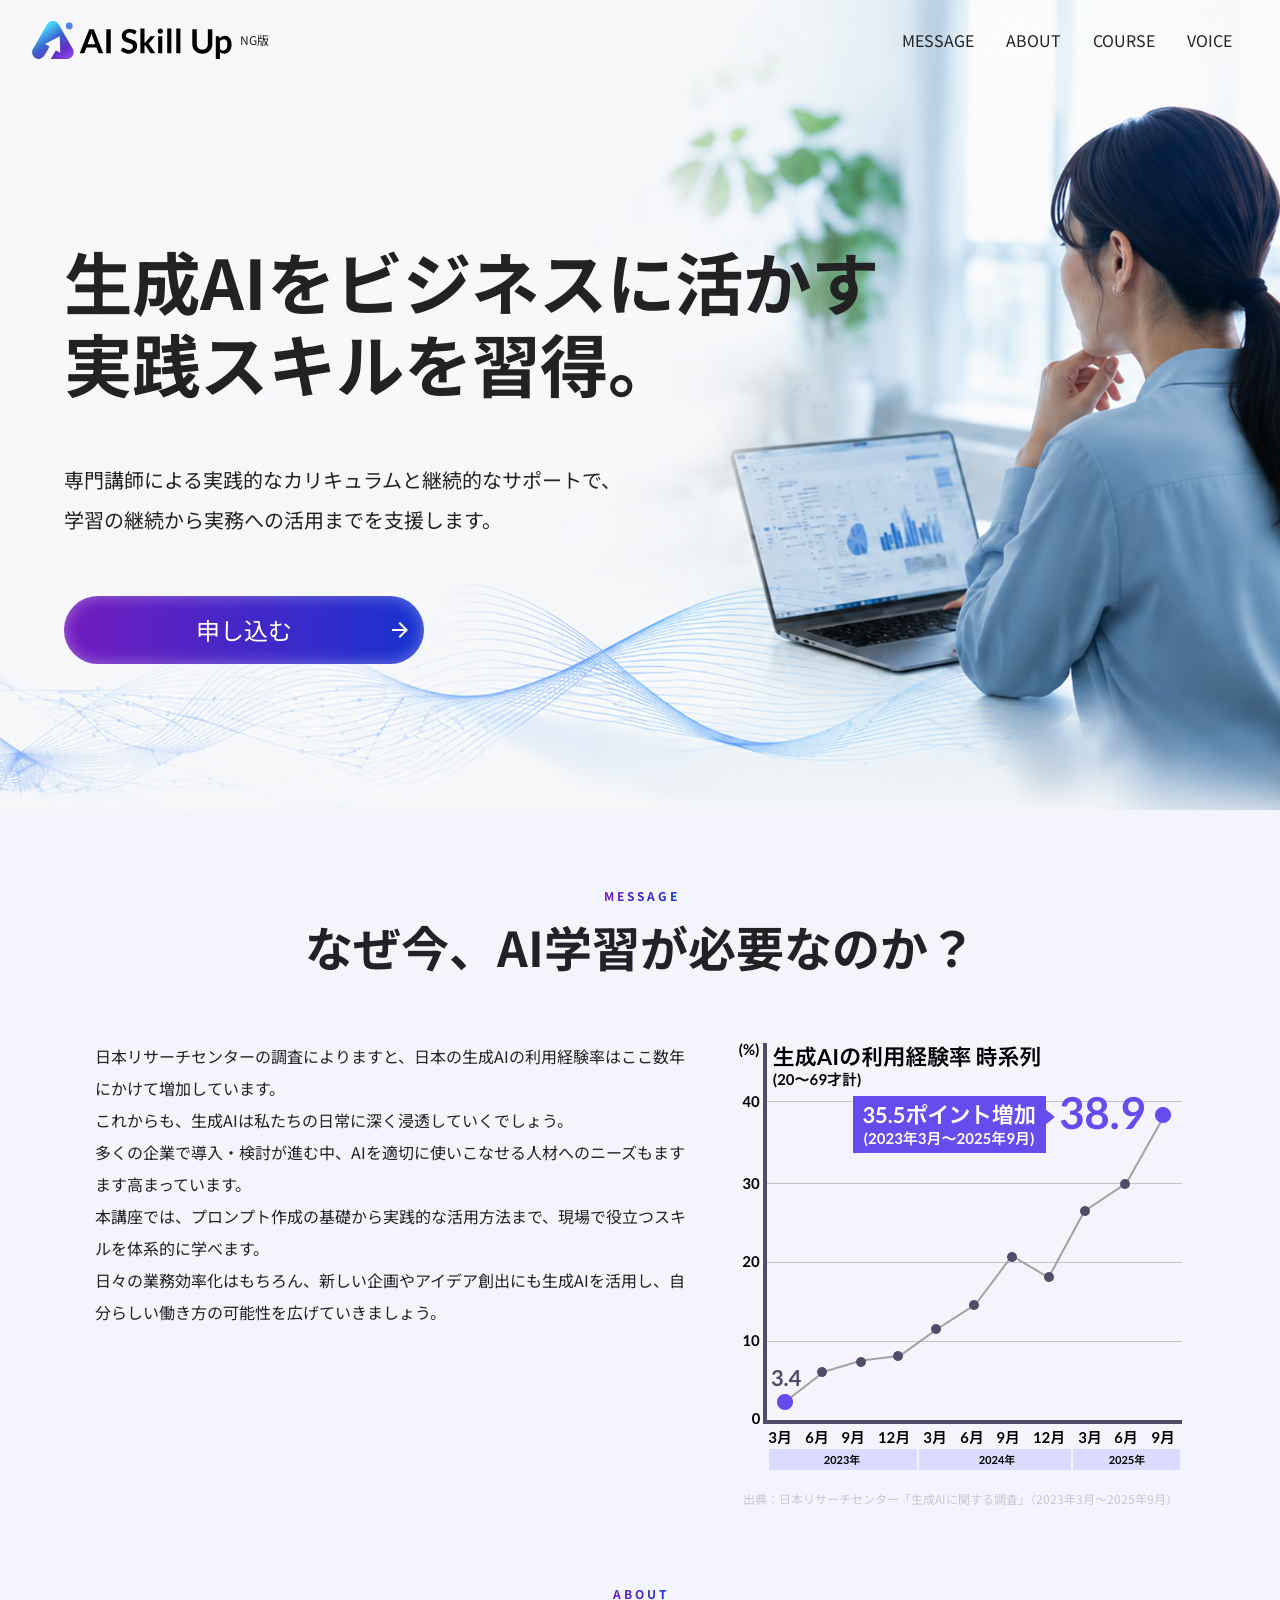
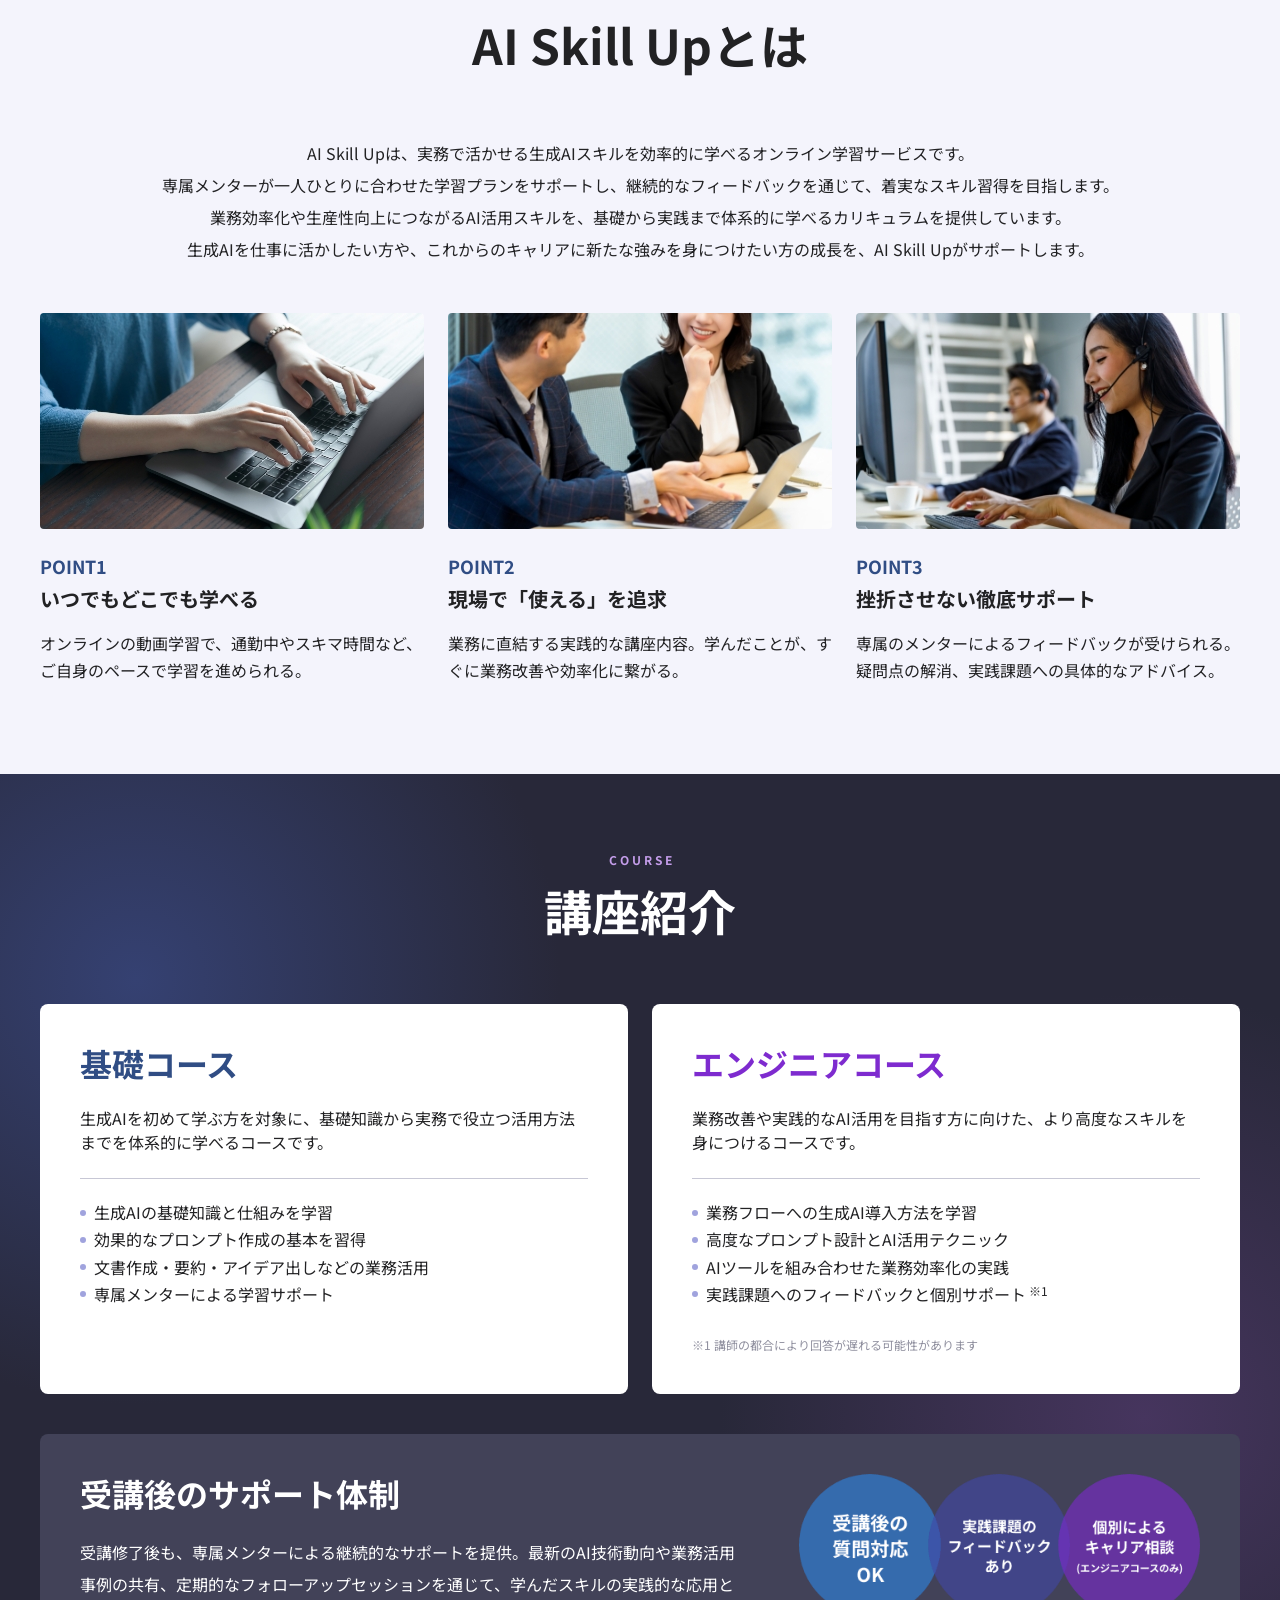
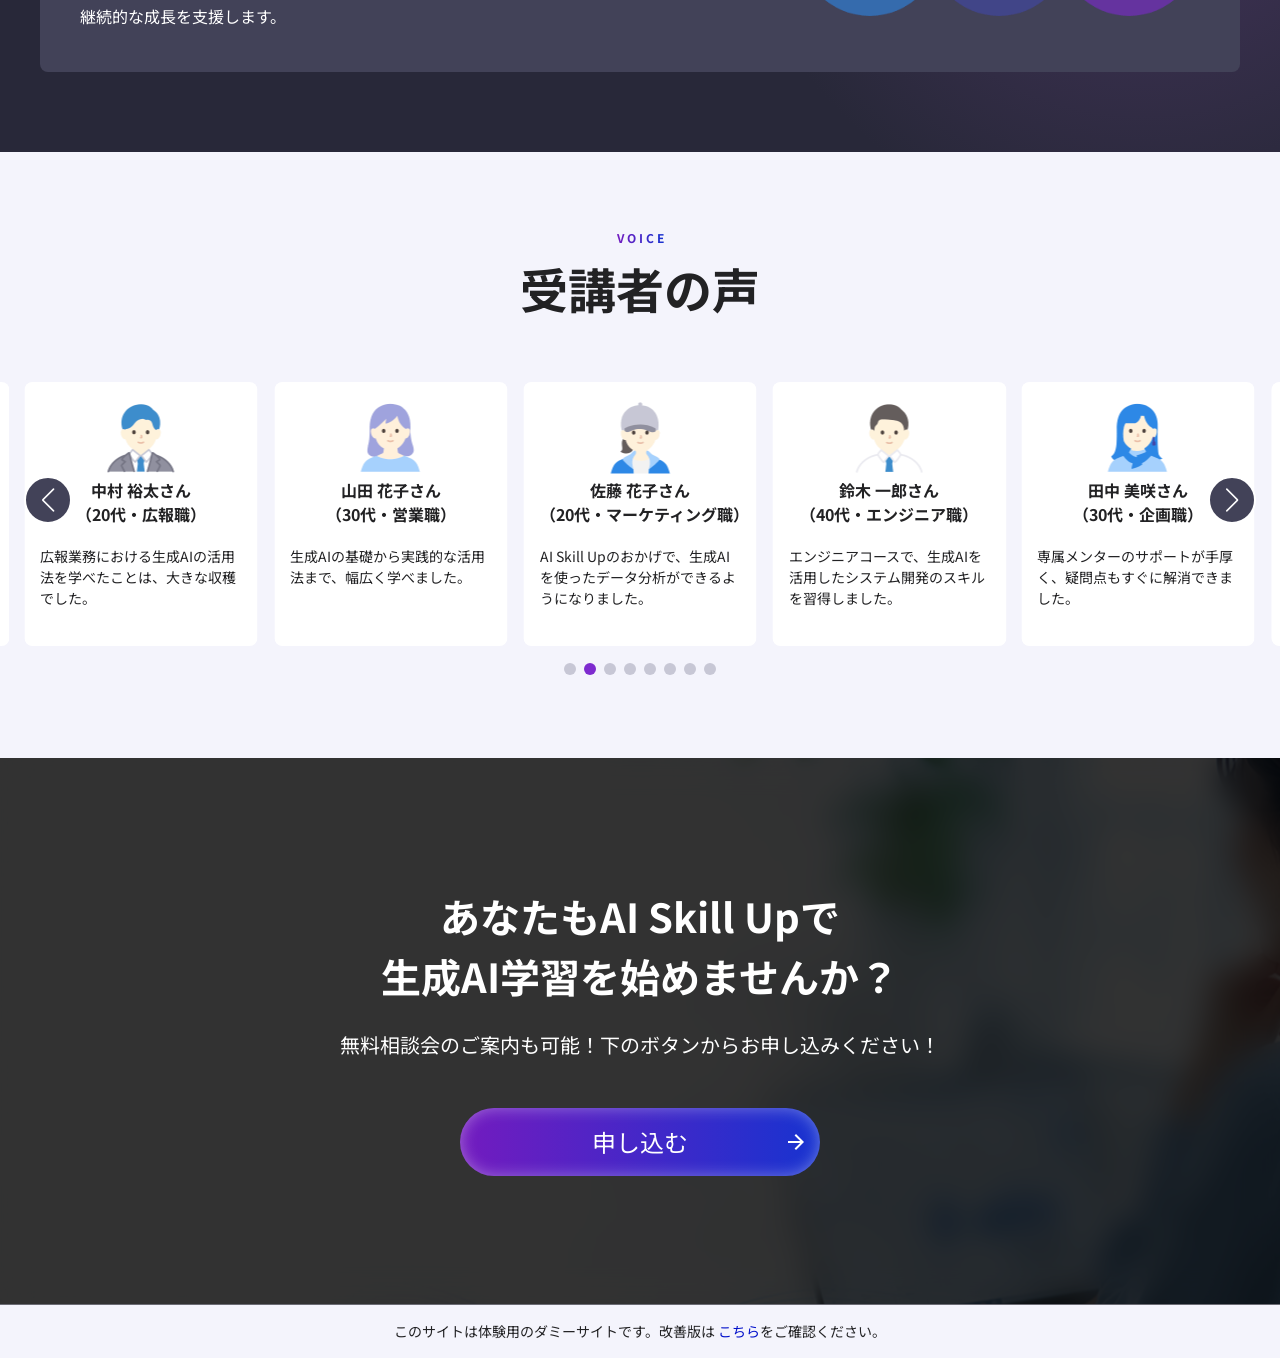
==== index.html @ 77541354 "Add files via upload" ====
<!DOCTYPE html>
  <html>

  <head>
    
<meta charset="UTF-8" />
<!-- 検索で引っかからないようにする -->
<meta name="robots"
      content="noindex,nofollow" />
<meta name="viewport"
      content="width=device-width, initial-scale=1.0" />

<!-- pagedata.jsonで出力されたタイトルを表示  -->
<meta name="description"
      content="AI Skill Upは、生成AIを活用した実践的なスキルを学べるオンラインスクールLPをコンセプトに制作した架空のWebサイトです。">
<meta property="og:image"
      content="./assets/images/image-ogp.png">
<title>AI Skill Up</title>

<link rel="icon" href="./assets/images/favicon.svg" type="image/svg+xml">

<!-- フォント -->
<link rel="preconnect" href="https://fonts.googleapis.com">
<link rel="preconnect" href="https://fonts.gstatic.com" crossorigin>
<link href="https://fonts.googleapis.com/css2?family=BIZ+UDPGothic:wght@400;700&family=Noto+Sans+JP:wght@100..900&display=swap" rel="stylesheet">
    <script type="module" crossorigin src="./assets/js/main.js"></script>
    <link rel="stylesheet" crossorigin href="./assets/css/style.css">
  </head>

  <body data-page="top">
    
  <header>
    <div class="c-header">
      <h1>
        <a href="./index.html" class="c-header__logo">
          <img src="./assets/images/logo-renew2.svg" alt="AI Skill Up">
        </a>
      </h1>

      <button class="hamburger" id="hamburger" aria-expanded="false">
        <span class="line-box">
          <span class="line"></span>
          <span class="line"></span>
          <span class="line"></span>
        </span>
        <!--<span id="hamburger-text" class="text">MENU</span>-->
      </button>

      <nav class="nav_inner" id="nav">
        <ul class="list">
          <li class="item"><a class="link" href="#message">MESSAGE</a></li>
          <li class="item"><a class="link" href="#about">ABOUT</a></li>
          <li class="item"><a class="link" href="#course">COURSE</a></li>
          <li class="item"><a class="link" href="#voice">VOICE</a></li>
        </ul>
      </nav>

    </div>
  </header>

  <div class="overlay" id="overlay"></div>

      <main>
        <div class="mainvisual">
          <div class="mainvisual_inner">
            <h2 class="mainvisual_title" aria-label="生成AIをビジネスに活かす実践スキルを習得。">
              生成AIをビジネスに活かす<br class="sp_hidden">実践スキルを習得。
            </h2>
            </h2>
            <p class="mainvisual_subtitle">専門講師による実践的なカリキュラムと継続的なサポートで、<br class="sp_hidden">学習の継続から実務への活用までを支援します。</p>
            <a href="./form/" class="contact_btn" rel="noopener noreferrer">申し込む</a>
          </div>
        </div>
        <article id="message" class="message">
          <div class="article_inner">
            <h2 class="article_title"><span class="article_title_en article_title_en2">M E S S A G
                E</span>なぜ今、AI学習が必要なのか？</h2>
            <div class="section_box">
              <div class="section_box_text">
                <p>
                  日本リサーチセンターの調査によりますと、日本の生成AIの利用経験率はここ数年にかけて増加しています。<br>これからも、生成AIは私たちの日常に深く浸透していくでしょう。<br>多くの企業で導入・検討が進む中、AIを適切に使いこなせる人材へのニーズもますます高まっています。<br>本講座では、プロンプト作成の基礎から実践的な活用方法まで、現場で役立つスキルを体系的に学べます。<br>日々の業務効率化はもちろん、新しい企画やアイデア創出にも生成AIを活用し、自分らしい働き方の可能性を広げていきましょう。
                </p>

              </div>
              <div class="section_box_image">
                <img src="./assets/images/image1.png">
                <p class="source">出典：日本リサーチセンター「生成AIに関する調査」（2023年3月〜2025年9月）</p>
              </div>
            </div>
          </div>
        </article>
        <article id="about" class="about">
          <div class="article_inner">
            <h2 class="article_title"><span class="article_title_en article_title_en2">A B O U T</span>AI Skill Upとは
            </h2>
            <p class="article_text">AI Skill Upは、実務で活かせる生成AIスキルを効率的に学べるオンライン学習サービスです。<br>
              専属メンターが一人ひとりに合わせた学習プランをサポートし、継続的なフィードバックを通じて、着実なスキル習得を目指します。<br>
              業務効率化や生産性向上につながるAI活用スキルを、基礎から実践まで体系的に学べるカリキュラムを提供しています。<br>
              生成AIを仕事に活かしたい方や、これからのキャリアに新たな強みを身につけたい方の成長を、AI Skill Upがサポートします。</p>
            <div class="boxlist">
              <div class="boxlist_item">
                <div class="boxlist_image"><img class="" src="./assets/images/image2-3.jpg" alt="" loading="lazy"></div>
                <h3 class="boxlist_title">
                  <span class="" aria-hidden="true">POINT3</span>挫折させない徹底サポート
                </h3>
                <p class="boxlist_text">専属のメンターによるフィードバックが受けられる。疑問点の解消、実践課題への具体的なアドバイス。</p>
              </div>
              <div class="boxlist_item">
                <div class="boxlist_image"><img class="" src="./assets/images/image2-2.jpg" alt="" loading="lazy"></div>
                <h3 class="boxlist_title">
                  <span class="" aria-hidden="true">POINT2</span>現場で「使える」を追求
                </h3>
                <p class="boxlist_text">業務に直結する実践的な講座内容。学んだことが、すぐに業務改善や効率化に繋がる。</p>
              </div>
              <div class="boxlist_item">
                <div class="boxlist_image"><img class="" src="./assets/images/image2-1.jpg" alt="" loading="lazy"></div>
                <h4 class="boxlist_title">
                  <span class="" aria-hidden="true">POINT1</span>いつでもどこでも学べる
                </h4>
                <p class="boxlist_text">オンラインの動画学習で、通勤中やスキマ時間など、ご自身のペースで学習を進められる。</p>
              </div>
            </div>
          </div>
        </article>
        <article id="course" class="course">
          <div class="article_inner">
            <h2 class="article_title"><span class="article_title_en">C O U R S E</span>講座紹介</h2>
            <div class="boxlist">
              <div class="boxlist_item">
                <h3 class="boxlist_title">基礎コース</h3>
                <p class="text">
                  生成AIを初めて学ぶ方を対象に、基礎知識から実務で役立つ活用方法までを体系的に学べるコースです。
                </p>
                <ul class="course_list">
                  <li>生成AIの基礎知識と仕組みを学習</li>
                  <li>効果的なプロンプト作成の基本を習得</li>
                  <li>文書作成・要約・アイデア出しなどの業務活用</li>
                  <li>専属メンターによる学習サポート</li>
                </ul>
              </div>
              <div class="boxlist_item">
                <h3 class="boxlist_title">エンジニアコース</h3>
                <p class="text">
                  業務改善や実践的なAI活用を目指す方に向けた、より高度なスキルを身につけるコースです。
                </p>
                <ul class="course_list">
                  <li>業務フローへの生成AI導入方法を学習</li>
                  <li>高度なプロンプト設計とAI活用テクニック</li>
                  <li>AIツールを組み合わせた業務効率化の実践</li>
                  <li>実践課題へのフィードバックと個別サポート<sup>※1</sup></li>
                </ul>
                <p class="note">※1 講師の都合により回答が遅れる可能性があります</p>
              </div>
            </div>
            <div class="sub-box">
              <div class="sub-box_text">
                <h3 class="sub-box_title">受講後のサポート体制</h3>
                <p>受講修了後も、専属メンターによる継続的なサポートを提供。最新のAI技術動向や業務活用事例の共有、定期的なフォローアップセッションを通じて、学んだスキルの実践的な応用と継続的な成長を支援します。</p>
              </div>
              <div class="sub-box_image">
                <img src="./assets/images/image3.png">
              </div>
            </div>

          </div>
        </article>

        <article id="voice" class="voice">
          <div class="article_inner">
            <h2 class="article_title"><span class="article_title_en article_title_en2">V O I C E</span>受講者の声</h2>

            <!-- Swiperはバージョンが新しくなり親要素の指定が「swiper」のみになっています -->
            <div class="js-mySwiper swiper" role="region" aria-label="受講者の声のスライド">
              <!-- Additional required wrapper -->
              <div class="swiper-wrapper">
                <!-- 受講者の声 ダミー -->
                <div class="swiper-slide">
                  <img class="" src="./assets/images/image4-1.png">
                  <p class="voice_name">山田 花子さん<br>（30代・営業職）</p>
                  <p class="voice_text">
                    生成AIの基礎から実践的な活用法まで、幅広く学べました。
                  </p>
                </div>
                <div class="swiper-slide">
                  <img class="" src="./assets/images/image4-2.png">
                  <p class="voice_name">佐藤 花子さん<br>（20代・マーケティング職）</p>
                  <p class="voice_text">
                    AI Skill Upのおかげで、生成AIを使ったデータ分析ができるようになりました。
                  </p>
                </div>
                <div class="swiper-slide">
                  <img class="" src="./assets/images/image4-3.png">
                  <p class="voice_name">鈴木 一郎さん<br>（40代・エンジニア職）</p>
                  <p class="voice_text">
                    エンジニアコースで、生成AIを活用したシステム開発のスキルを習得しました。
                  </p>
                </div>
                <div class="swiper-slide">
                  <img class="" src="./assets/images/image4-4.png">
                  <p class="voice_name">田中 美咲さん<br>（30代・企画職）</p>
                  <p class="voice_text">
                    専属メンターのサポートが手厚く、疑問点もすぐに解消できました。
                  </p>
                </div>
                <div class="swiper-slide">
                  <img class="" src="./assets/images/image4-7.png">
                  <p class="voice_name">高橋 涼子さん<br>（20代・デザイナー職）</p>
                  <p class="voice_text">
                    効率的な資料作成やアイデア出しが可能になり、クリエイティブな仕事に集中できるようになりました。
                  </p>
                </div>
                <div class="swiper-slide">
                  <img class="" src="./assets/images/image4-6.png">
                  <p class=" voice_name">伊藤 将さん<br>（30代・人事職）</p>
                  <p class="voice_text">
                    生成AIを活用した人事業務の効率化に成功しました。
                  </p>
                </div>
                <div class="swiper-slide">
                  <img class="" src="./assets/images/image4-5.png">
                  <p class="voice_name">松本 翔太さん<br>（40代・経営企画職）</p>
                  <p class="voice_text">
                    経営企画の立場から、生成AIの活用法を学べたことは非常に有益でした。
                  </p>
                </div>
                <div class="swiper-slide">
                  <img class="" src="./assets/images/image4-8.png">
                  <p class="voice_name">中村 裕太さん<br>（20代・広報職）</p>
                  <p class="voice_text">
                    広報業務における生成AIの活用法を学べたことは、大きな収穫でした。
                  </p>
                </div>

              </div>
              <!-- If we need pagination -->
              <div class="swiper-pagination" aria-label="スライドページネーション"></div>

              <!-- If we need navigation buttons -->
              <div class="swiper-button-prev" aria-label="前のスライド"></div>
              <div class="swiper-button-next" aria-label="次のスライド"></div>

            </div>
          </div>
        </article>

        <section class="contact">
          <a href="./form/" class="contact_btn">申し込む</a>
          <h2 class="contact_text">あなたもAI Skill Upで<br>生成AI学習を始めませんか？</h2>
          <p class="contact_subtext">無料相談会のご案内も可能！<br class="sp_visible">下のボタンからお申し込みください！</p>
        </section>
      </main>

      
  <footer class="footer">
    <div class="caution" role="note">
      <p>このサイトは体験用のダミーサイトです。<br class="sp_visible">改善版は
        <a href="https://aomori-mikan.github.io/ai-skillup/" target="_blank" rel="noopener noreferrer" class="external">
          こちら
        </a>をご確認ください。
      </p>

    </div>

  </footer>

  </body>

  </html>
---- assets/css/style.css ----
@charset "UTF-8";@import"https://fonts.googleapis.com/css2?family=Montserrat:wght@400;700&display=swap";@import"https://fonts.googleapis.com/css2?family=Noto+Sans+JP:wght@500&display=swap";@import"https://fonts.googleapis.com/css2?family=Noto+Sans+JP:wght@700&display=swap";/*! destyle.css v4.0.0 | MIT License | https://github.com/nicolas-cusan/destyle.css */*,:before,:after{box-sizing:border-box;border-style:solid;border-width:0}html{line-height:1.5;-webkit-text-size-adjust:100%;-webkit-tap-highlight-color:transparent;font-family:Noto Sans JP,游ゴシック Medium,Yu Gothic Medium,YuGothic M,YuGothic,-apple-system,BlinkMacSystemFont,Segoe UI,sans-serif;font-weight:400;color:#222224}body{margin:0;overflow-x:hidden}main{display:block}p,table,blockquote,address,pre,iframe,form,figure,dl{margin:0}h1,h2,h3,h4,h5,h6{font-size:inherit;font-weight:inherit;margin:0}ul,ol{margin:0;padding:0;list-style:none}dt{font-weight:700}dd{margin-left:0}hr{box-sizing:content-box;height:0;overflow:visible;border-top-width:1px;margin:0;clear:both;color:inherit}pre{font-family:monospace,monospace;font-size:inherit}address{font-style:inherit}a{background-color:transparent;text-decoration:none;color:inherit}abbr[title]{text-decoration:underline dotted}b,strong{font-weight:bolder}code,kbd,samp{font-family:monospace,monospace;font-size:inherit}small{font-size:80%}sub,sup{font-size:75%;line-height:0;position:relative;vertical-align:baseline}sub{bottom:-.25em}sup{top:-.5em}svg,img,embed,object,iframe{vertical-align:bottom}button,input,optgroup,select,textarea{-webkit-appearance:none;appearance:none;vertical-align:middle;color:inherit;font:inherit;background:transparent;padding:0;margin:0;border-radius:0;text-align:inherit;text-transform:inherit}button,[type=button],[type=reset],[type=submit]{cursor:pointer}button:disabled,[type=button]:disabled,[type=reset]:disabled,[type=submit]:disabled{cursor:default}:-moz-focusring{outline:auto}select:disabled{opacity:inherit}option{padding:0}fieldset{margin:0;padding:0;min-width:0}legend{padding:0}progress{vertical-align:baseline}textarea{overflow:auto}[type=number]::-webkit-inner-spin-button,[type=number]::-webkit-outer-spin-button{height:auto}[type=search]{outline-offset:-2px}[type=search]::-webkit-search-decoration{-webkit-appearance:none}::-webkit-file-upload-button{-webkit-appearance:button;font:inherit}[type=number]{-moz-appearance:textfield}label[for]{cursor:pointer}details{display:block}summary{display:list-item}[contenteditable]:focus{outline:auto}table{border-color:inherit;border-collapse:collapse}caption{text-align:left}td,th{vertical-align:top;padding:0}th{text-align:left;font-weight:700}*{margin:0;padding:0;border:0;outline:0;box-sizing:border-box;background:transparent}ul,ol{list-style:none}table{border-collapse:collapse;border-spacing:0}button,input,select,textarea{font:inherit;color:inherit;background:none;border:none;outline:none}a{text-decoration:none;color:inherit}html{scroll-behavior:smooth}#message:target,#feature:target,#course:target,#voice:target{animation:2.4s ease-in-out}.c-header{position:absolute;top:0;left:0;width:100%;z-index:100;display:flex;align-items:center;justify-content:space-between;padding:0 2rem;height:80px}.c-header .c-header__logo{display:flex;align-items:center;gap:.5rem}.c-header .c-header__logo img{width:200px;height:auto}.c-header .c-header__logo:after{content:"NG版";display:block;font-size:.75rem;color:#222224}.c-header .dialog .list{display:flex;gap:2rem}.c-header .dialog .list a{color:#222224;font-size:1rem;transition:all .3s ease}.c-header .dialog .list a:hover{opacity:.8}.c-header .dialog{border:none;padding:0}.c-header .nav_inner .list{display:flex}.c-header .nav_inner .list a{color:#222224;transition:all .3s ease}.c-header .nav_inner .list a:hover{opacity:.8}.c-header .hamburger{width:36px;height:36px;display:none;flex-direction:column;z-index:100;cursor:pointer}.c-header .hamburger .line-box{display:flex;flex-direction:column;align-items:center;justify-content:center}.c-header .hamburger:after{content:"MENU";display:block;font-size:.75rem;color:#222224;text-align:center}.c-header .hamburger .line-box .line{width:24px;display:block;display:flex;align-items:center;justify-content:center;height:2px;background:#222224;margin:2px 0;transition:all .3s ease}.c-header .hamburger.active .line-box .line:nth-child(1){transform:rotate(45deg) translate(4px,4px);background:#222224}.c-header .hamburger.active .line-box .line:nth-child(2){opacity:0}.c-header .hamburger.active .line-box .line:nth-child(3){transform:rotate(-45deg) translate(4.5px,-4.5px);background:#222224}.c-header .hamburger.active:after{content:"CLOSE";color:#222224}.c-header .hamburger p.text{line-height:1em;font-size:.75rem;color:#fff;text-align:center}.c-header .nav_inner .item{display:inline-block}.c-header .nav_inner .link{color:#333;text-decoration:none;font-size:1rem;padding:.5rem 1rem;transition:color .3s ease;display:block}@media screen and (max-width: 767px){.c-header .c-header__logo img{width:160px}.c-header .hamburger{display:flex;align-items:center}.c-header .nav_inner{position:absolute;top:10px;right:10px;width:70%;max-width:240px;background:#fff;box-shadow:0 3px 10px #c7c7d5;transition:right .3s ease;padding:3rem 1rem 1rem;border-radius:.5rem;display:none}.c-header .nav_inner.active{display:block}.c-header .hamburger p.text.active{display:none}.c-header .nav_inner .list{display:flex;flex-direction:column;gap:0}.c-header .nav_inner .list.item{flex-direction:column;color:#333;gap:0}.c-header .nav_inner .list a{padding:0rem 1rem;font-size:1.1rem;color:#000}}@media screen and (max-width: 767px){.overlay{display:none;position:fixed;top:0;left:0;width:100%;height:100%;background:#00000080;z-index:10}.overlay.active{display:block}}.footer{text-align:center;border-top:1px solid #6B6B74}.footer .caution{z-index:9;width:100%;text-align:center;font-size:.875rem;padding:1rem 2rem}.footer .caution a[target=_blank].external{text-decoration:none}.footer .caution a[target=_blank].external:after{content:none}.footer .copy{color:#242424;font-size:.75rem;padding:1rem 2rem}@media screen and (max-width: 767px){.footer .caution{font-size:.75rem}}.sp_visible{display:none}.sp_hidden{display:block}a[target=_blank]{color:#010fca;text-decoration:underline;text-underline-offset:2px;display:inline-flex;align-items:center}a[target=_blank]:after{content:"";display:inline-block;width:14px;height:14px;mask-image:url(../images/icon_externallink.svg);mask-repeat:no-repeat;mask-size:contain;mask-position:center center;background:currentColor}a[target=_blank]:hover{text-decoration:underline 2px}body{background:#f4f4fc}.mainvisual{width:100%;height:90vh;background:url(../images/mainvisual.jpg);background-size:cover;background-position:center top}.mainvisual .mainvisual_inner{padding:15rem 5vw 0;display:flex;flex-direction:column;gap:3.5rem}.mainvisual .mainvisual_inner h2.mainvisual_title{font-size:4.5rem;font-size:clamp(2rem,1rem + 4.098vw,4.5rem);color:#222224;font-weight:700;line-height:1.2em;width:15em;word-break:auto-phrase}.mainvisual .mainvisual_inner h2.mainvisual_title span{display:inline-block}.mainvisual .mainvisual_inner h2.mainvisual_title .note{font-size:1.125rem}.mainvisual .mainvisual_inner .mainvisual_subtitle{color:#222224;font-size:1.25rem;line-height:2em}.contact_btn{max-width:360px;height:auto;font-size:1.5rem;padding:1rem 2rem;background:linear-gradient(90deg,#731bbf,#1733d0);color:#fff;text-align:center;border-radius:50vw;position:relative;box-shadow:inset 0 0 1rem #ffffff5c;transition:all .3s ease}.contact_btn:after{position:absolute;right:1rem;top:50%;transform:translateY(-50%);content:"";display:inline-block;width:1rem;height:1rem;mask-image:url(../images/icon_arrow1-r.svg);mask-repeat:no-repeat;mask-size:contain;mask-position:center center;background:#fff;transition:all .3s ease}.contact_btn:hover{opacity:.8}.article_inner{padding:5rem 0;width:calc(100% - 40px);max-width:1200px;margin:0 auto}.article_inner .article_title{font-size:1.5rem;margin-bottom:2rem;text-align:center;display:flex;gap:1rem;flex-direction:column;align-items:center;justify-content:center;font-weight:700;line-height:1.2em;font-size:3rem;margin-bottom:4rem}.article_inner .article_title span.article_title_en{font-size:.75rem;line-height:1em;color:#c49dea}.article_inner .article_title span.article_title_en2{background:linear-gradient(90deg,#731bbf,#1733d0);-webkit-background-clip:text;-webkit-text-fill-color:transparent}.message{background:#f4f4fc}.message .article_inner{padding-bottom:0}.message .section_box{display:flex;gap:2.5rem;justify-content:center}.message .section_box .section_box_text{font-size:1rem;line-height:2em;display:flex;flex-direction:column;gap:2.5rem;width:50%}.message .section_box .section_box_image{width:50%;max-width:450px;height:auto}.message .section_box .section_box_image img{width:100%;max-width:100%;height:auto}.message .section_box .section_box_image .source{font-size:.75rem;color:#c7c7d5;margin-top:1.25rem;text-align:center}.about .article_title{color:#222224}.about .article_text{color:#222224;font-size:1rem;line-height:2em;text-align:center;margin-bottom:3rem}.about .boxlist{display:flex;gap:1.5rem;justify-content:center}.about .boxlist .boxlist_item{flex:1}.about .boxlist .boxlist_item .boxlist_image{display:flex;justify-content:center;align-items:center;overflow:hidden;margin-bottom:1.5rem;aspect-ratio:16/9;object-fit:cover;border-radius:.25rem}.about .boxlist .boxlist_item .boxlist_image img{width:100%;height:auto}.about .boxlist .boxlist_item .boxlist_title{font-size:1.25rem;font-weight:700;margin-bottom:1rem}.about .boxlist .boxlist_item .boxlist_title span{display:block;font-size:1.125rem;margin-bottom:.25rem;font-weight:700;color:#304d84}.about .boxlist .boxlist_item .boxlist_text{font-size:1rem;line-height:1.7rem;height:4em;overflow:hidden}.about .boxlist .boxlist_item:nth-child(1){order:3}.about .boxlist .boxlist_item:nth-child(2){order:2}.about .boxlist .boxlist_item:nth-child(3){order:1}.course{background:#282839;overflow:hidden}.course .article_inner .article_title{color:#fff;position:relative;z-index:1}.course .boxlist{display:flex;gap:1.5rem;justify-content:center;position:relative;z-index:0}.course .boxlist:before{display:block;z-index:-1;content:"";position:absolute;top:-39rem;left:-31.5rem;width:1200px;aspect-ratio:1;border-radius:50%;background:radial-gradient(circle,#354172,#282839 50% 100%)}.course .boxlist:after{display:block;z-index:-1;content:"";position:absolute;bottom:-39rem;right:-31.5rem;width:1200px;aspect-ratio:1;border-radius:50%;background:radial-gradient(circle,#46355e,#282839 50% 100%)}.course .boxlist .boxlist_item{flex:1;background:#fff;padding:2.5rem;border-radius:.5rem}.course .boxlist .boxlist_item .boxlist_title{font-size:2rem;font-weight:700;line-height:1.2em;margin-bottom:1.5rem;color:#304d84}.course .boxlist .boxlist_item .text{line-height:1.5em;margin-bottom:1.5rem;padding-bottom:1.5rem;border-bottom:1px solid #C7C7D5}.course .boxlist .boxlist_item .course_list{display:flex;gap:.5rem;flex-direction:column}.course .boxlist .boxlist_item .course_list li,.course .boxlist .boxlist_item .course_list div{line-height:1.2em;display:flex}.course .boxlist .boxlist_item .course_list li:before,.course .boxlist .boxlist_item .course_list div:before{position:relative;content:"";width:6px;height:6px;top:calc(.5em - 1.5px);margin-right:.5rem;background:#a0a3dd;border-radius:50%;display:inline-block}.course .boxlist .boxlist_item .course_list li sup,.course .boxlist .boxlist_item .course_list div sup{font-size:.75rem;line-height:1em;margin-left:.2rem;top:0rem}.course .boxlist .boxlist_item .note{margin-top:2rem;font-size:.75rem;color:#90909f}.course .boxlist .boxlist_item:last-child .boxlist_title{color:#7e2bcf}.course .boxlist .boxlist_item:last-child .course_list div:before{background:#cba3f2}.course .sub-box{margin-top:2.5rem;padding:2.5rem;background:#424258;border-radius:.5rem;display:flex;gap:4rem;justify-content:space-between;position:relative;z-index:2}.course .sub-box .sub-box_text{color:#fff;line-height:2em;width:70%}.course .sub-box .sub-box_text .sub-box_title{color:#fff;font-size:2rem;line-height:1.2em;margin-bottom:1.5rem;font-weight:700}.course .sub-box .sub-box_image{width:30rem;height:auto}.course .sub-box .sub-box_image img{width:100%;height:auto}.voice{width:100%}.voice .article_inner{width:100%;max-width:100%;margin:0 auto}.voice .article_inner .swiper{width:100%}.voice .article_inner .swiper .swiper-wrapper{display:flex;align-items:stretch;padding-bottom:32px}.voice .article_inner .swiper .swiper-wrapper .swiper-slide{width:auto;height:auto;background:#fff;border-radius:.5rem;padding:1rem;display:flex;flex-direction:column;align-items:center}.voice .article_inner .swiper .swiper-wrapper .swiper-slide img{width:5rem;height:5rem}.voice .article_inner .swiper .swiper-wrapper .swiper-slide .voice_name{text-align:center;font-weight:700;font-size:1rem;margin-bottom:1.25rem}.voice .article_inner .swiper .swiper-wrapper .swiper-slide .voice_text{font-size:.875rem;line-height:1.5em}.voice .article_inner .swiper .swiper-pagination{bottom:0rem}.voice .article_inner .swiper .swiper-pagination .swiper-pagination-bullet{display:inline-block;width:.75rem;height:.75rem;border-radius:50%;padding:0;background:#c7c7d5;opacity:1}.voice .article_inner .swiper .swiper-pagination .swiper-pagination-bullet-active{background:#7e2bcf}.voice .article_inner .swiper .swiper-pagination:focus-visible{outline:none}.voice .article_inner .swiper .swiper-button-next,.voice .article_inner .swiper .swiper-button-prev{left:1.5rem;background:#424258;border:2px solid #FFFFFF;border-radius:50%;width:3rem;height:3rem;top:calc(50% - 32px)}.voice .article_inner .swiper .swiper-button-next:after,.voice .article_inner .swiper .swiper-button-prev:after{font-size:1.5rem;color:#fff}.voice .article_inner .swiper .swiper-button-next:hover,.voice .article_inner .swiper .swiper-button-prev:hover{opacity:.8}.voice .article_inner .swiper .swiper-button-next{right:1.5rem;left:auto}.contact{background:url(../images/mainvisual.jpg);padding:8rem 2rem;display:flex;flex-direction:column;background-position:center center;position:relative}.contact:after{content:"";position:absolute;display:block;top:0;left:0;width:100%;height:100%;background-color:#000c;backdrop-filter:blur(15px)}.contact .contact_text{max-width:calc(800px + 4rem);margin:0 auto;text-align:center;font-size:2.5rem;color:#fff;font-weight:700;line-height:1.5em;margin-bottom:1.5rem;order:1;position:relative;z-index:1}.contact .contact_subtext{font-size:1.25rem;line-height:1.5em;color:#fff;text-align:center;margin-bottom:3rem;order:2;position:relative;z-index:1}.contact .contact_btn{max-width:360px;width:80vw;margin:0 auto;padding:1rem 2rem;display:block;order:3;position:relative;z-index:1}@media screen and (max-width: 1000px){.mainvisual .mainvisual_inner h2.mainvisual_title{width:100%}.mainvisual .mainvisual_inner h2.mainvisual_title span.sp_visible{display:inline-block}.course .sub-box{flex-direction:column;align-items:center}.course .sub-box .sub-box_text{width:100%}.course .sub-box .sub-box_image{width:100%;height:auto;display:flex;justify-content:center;align-items:center}.course .sub-box .sub-box_image img{width:50%;height:auto}}@media screen and (max-width: 767px){.sp_visible{display:block}.sp_hidden{display:none}.article_inner{padding:5rem 0;max-width:calc(100% - 40px)}.article_inner .article_title{font-size:28px;margin-bottom:2.5rem}.article_inner .article_title span.article_title_en{font-size:.75rem}.mainvisual{background-image:url(./assets/images/mainvisual-sp.jpg);background-position:right center}.mainvisual .mainvisual_inner{padding:15vh 4vw 3rem;gap:1.75rem}.mainvisual .mainvisual_inner h2.mainvisual_title{line-height:1.5em}.mainvisual .mainvisual_inner .mainvisual_subtitle{font-size:.875rem}.contact_btn{max-width:360px;width:100%;font-size:1.25rem;margin:0 auto}.message .section_box{flex-direction:column}.message .section_box .section_box_text{font-size:.875rem;width:100%}.message .section_box .section_box_image{width:100%;height:auto;display:flex;flex-direction:column;align-items:center;margin:0 auto}.message .section_box .section_box_image img{width:80%;max-width:450px;height:auto}.about .article_text{font-size:.875rem;text-align:left}.about .boxlist{flex-direction:column;gap:3.5rem}.about .boxlist .boxlist_item .boxlist_image{aspect-ratio:16/9;margin-bottom:1.25rem}.about .boxlist .boxlist_item .boxlist_title span{font-size:.75rem;margin-bottom:.5rem}.about .boxlist .boxlist_item .boxlist_text{font-size:.875rem}.course .boxlist{flex-direction:column}.course .boxlist:before,.course .boxlist:after{display:none}.course .boxlist .boxlist_item{padding:1.5rem}.course .boxlist .boxlist_item .text,.course .boxlist .boxlist_item .course_list li{font-size:.875rem}.course .sub-box{flex-direction:column;gap:2rem;padding:1.5rem}.course .sub-box .sub-box_text{font-size:.875rem}.course .sub-box .sub-box_text .sub-box_title{font-size:1.5rem}.course .sub-box .sub-box_image,.course .sub-box .sub-box_image img{width:100%;height:auto}.voice .article_inner{margin:0 auto}.voice .article_inner .swiper{overflow:hidden}.voice .article_inner .swiper .swiper-button-next,.voice .article_inner .swiper .swiper-button-prev{display:none}.contact{background-position:center center}.contact .contact_text{font-size:1.5rem}.contact .contact_subtext{font-size:1rem}.contact .contact_btn{margin:0 auto}}:focus-visible{outline:none}@supports not selector(:focus-visible){:focus{outline:none}}label{font-size:1rem;color:#222224;margin-bottom:.5rem}div.label-title,p.label-title{font-weight:700;margin-bottom:.5rem}input::placeholder,textarea::placeholder{color:#c7c7d5;opacity:1}select option.placeholder-option,select option[disabled].placeholder-option{color:#c7c7d5}select:has(option:checked[value=""]){color:#c7c7d5;opacity:1}.required{font-size:.75rem;color:#cb2357;margin-left:.5rem;line-height:1em}input:not([type=radio]):not([type=checkbox]){width:100%;line-height:1.5em;background:#fff;border-radius:.25rem;border:1px solid #90909F;padding:.5rem .75rem}textarea{width:100%;line-height:1.5em;background:#fff;border-radius:.25rem;border:1px solid #90909F;padding:.5rem .75rem;min-height:5rem}select{line-height:1.2em;background:#fff;border-radius:.25rem;border:1px solid #90909F;padding:.5rem 2rem .5rem .75rem;position:relative;color:#90909f;-webkit-appearance:none;-moz-appearance:none;appearance:none;background-repeat:no-repeat;background-position:calc(100% - .5rem) center;background-size:.75rem .75rem;background-image:url(../images/selectbox-arrow.svg)}select:has(option:not([value=""]):checked){color:#000}input.is-invalid,textarea.is-invalid,select.is-invalid{outline:2px solid #CB2357}input.is-invalid:focus-visible,textarea.is-invalid:focus-visible,select.is-invalid:focus-visible{box-shadow:0 0 0 4px #cb235733}input[type=checkbox].is-invalid{outline:2px solid rgba(203,35,87,.12);box-shadow:0 0 0 4px #cb235714}.error{margin-top:.5rem}input[type=checkbox]{transform:scale(1.2);appearance:auto;-webkit-appearance:auto;-moz-appearance:auto}input[type=checkbox]:checked{background-color:#304d84}.checkbox-item{display:flex;align-items:center;gap:.5rem;padding-left:.25rem}.error{color:#cb2357;font-size:.75rem;margin-top:.5rem}.c-header.page{position:relative;display:flex;align-items:center;margin:0 auto;padding:2rem 0;justify-content:center}.c-header.page .c-header__logo img{width:160px;height:auto}.stepper-title{font-size:2rem;font-weight:700;line-height:1.2em;text-align:center;margin-bottom:2rem}.stepper{display:flex;justify-content:space-between;margin-bottom:3rem;position:relative;width:224px;margin:0 auto 2.5rem}.stepper:before{position:absolute;width:100%;height:1px;content:"";display:block;background-color:#90909f;top:16px;z-index:0}.stepper .step{display:inline-flex;align-items:center;justify-content:center;flex-direction:column;z-index:1;font-size:.875rem;position:relative}.stepper .step .step-number{background:#fff;border:1px solid #7E2BCF;color:#222224;width:2rem;height:2rem;display:flex;align-items:center;justify-content:center;border-radius:50%;font-weight:700;margin-bottom:.5rem}.stepper .step .tep-label{color:#222224;font-weight:400}.stepper .step.active .step-number{background:#7e2bcf;color:#fff}.stepper .step .visually-hidden{position:absolute;clip:rect(1px,1px,1px,1px);padding:0;border:0;height:1px;width:1px;overflow:hidden}.timeout-message{max-width:814px;margin:0 auto;padding:1.25rem;margin-bottom:2rem;background:#cb23571a;border-radius:.5rem;text-align:center;color:#cb2357}.form-container{max-width:814px;margin:0 auto;padding:2rem;background:#fff;border-radius:.5rem;display:flex;flex-direction:column;gap:2rem}.form-container .form-group{display:flex;flex-direction:column}.form-container .form-group .sr-only{position:absolute;width:1px;height:1px;padding:0;margin:-1px;overflow:hidden;clip:rect(0,0,0,0);white-space:nowrap;border:0}.form-container .form-group.name .name-group{display:flex;gap:1rem;flex-wrap:wrap}.form-container .form-group.name .name-group input#lastName,.form-container .form-group.name .name-group input#firstName{flex:2}.form-container .birth-group{display:flex;gap:.25rem;align-items:center;flex-wrap:wrap}.form-container .birth-group select{line-height:1.5em}.form-container .form-group.tel input{width:50%}.form-container .form-group.select-course select,.form-container .form-group.select.age select,.form-container .form-group.select.occupation select,.form-container .form-group.select.gender select{width:50%;line-height:1.5em}.form-container .checkbox-item-wrap{display:flex}.form-instruction{max-width:814px;margin:3rem auto 1.5rem;text-align:center}.form-instruction .entry_user_policy_check_wrap{display:inline-flex;justify-content:center;gap:.5rem;align-items:center;margin-top:.75rem;background:#e9e9f0;border-radius:4px;margin-bottom:0rem;padding:.5rem 1rem}.form-instruction .entry_user_policy_check_wrap #entry_user_policy_check.is-invalid{background:#cb235733}.box_bottom{display:flex;justify-content:center;margin:2rem 0 5rem}.box_bottom input.btn-primary,.box_bottom button.btn-primary{max-width:360px;width:100%;font-size:1rem;padding:1rem 2rem;line-height:1rem;background:#7e2bcf;color:#fff;text-align:center;border-radius:50vw;position:relative;transition:all .3s ease;border:none}.box_bottom input.btn-primary:after,.box_bottom button.btn-primary:after{position:absolute;right:1rem;top:50%;transform:translateY(-50%);content:"";display:inline-block;width:1rem;height:1rem;mask-image:url(../images/icon_arrow1-r.svg);mask-repeat:no-repeat;mask-size:contain;mask-position:center center;background:#fff}.box_bottom input.btn-primary:hover,.box_bottom button.btn-primary:hover{opacity:.8;background:#7e2bcf}@media only screen and (max-width: 900px){.form-container{margin:0 5%}}@media screen and (max-width: 767px){.form-container{padding:2rem 1rem}.form-container .form-group.name .name-group{flex-direction:column}.form-container .birth-group{flex-wrap:nowrap}select#birthYear{width:36%}select#birthMonth,select#birthDay{width:20%}.form-container .form-group.tel input,.form-container .form-group.select-course select{width:100%}.form-instruction,.timeout-message{width:90%}.form-container .form-group.select.age select,.form-container .form-group.select.occupation select,.form-container .form-group.select.gender select{width:100%}}#confirmContainer .confirm-list{display:flex;flex-direction:column;gap:2rem}#confirmContainer .confirm-list .confirm-list-item{display:flex;gap:1rem}#confirmContainer .confirm-list .confirm-list-item dt{width:12rem}#confirmContainer .confirm-list .confirm-list-item dd{width:calc(100% - 13rem)}.box_bottom2{display:flex;align-items:center;gap:20px;justify-content:center;flex-direction:column;margin:40px 0 120px}.box_bottom2 .btn{width:360px;line-height:1rem;padding:.9375rem 1rem;border:1px solid #000;border-radius:50vw;position:relative;text-align:center;display:block}.box_bottom2 .btn3{color:#c7c7d5}.box_bottom2 .btn-primary{background:#424258;color:#fff}.box_bottom2 .btn-primary:after{position:absolute;right:1rem;top:50%;transform:translateY(-50%);content:"";display:inline-block;width:1rem;height:1rem;mask-image:url(../images/icon_arrow1-r.svg);mask-repeat:no-repeat;mask-size:contain;mask-position:center center;background:#fff}.box_bottom2 .btn-secondary{background:#fff;transition:all .3s ease}.box_bottom2 .btn-secondary:before{position:absolute;left:1rem;top:50%;transform:translateY(-50%) rotate(180deg);content:"";display:inline-block;width:1rem;height:1rem;mask-image:url(../images/icon_arrow1-r.svg);mask-repeat:no-repeat;mask-size:contain;mask-position:center center;background:#222224}.box_bottom2 .btn-secondary:hover{opacity:.6}@media screen and (max-width: 767px){#confirmContainer .confirm-list .confirm-list-item{flex-direction:column;gap:.5rem}#confirmContainer .confirm-list .confirm-list-item dd{width:100%}}body[data-page=complete]{min-height:100vh;position:relative}body[data-page=complete] .footer{position:absolute;bottom:0;left:0;width:100%}.form-container.complete{text-align:center;background:none}.form-container.complete .sub-message{font-size:.875rem;color:#6b6b74}.form-container.complete .btn{position:relative;width:320px;font-size:1rem;padding:.75rem 2rem;background:#fff;text-align:center;border-radius:50vw;border:1px solid #424258;margin:0 auto;transition:all .3s ease}.form-container.complete .btn:before{position:absolute;left:1rem;top:50%;transform:translateY(-50%) rotate(180deg);content:"";display:inline-block;width:1rem;height:1rem;mask-image:url(../images/icon_arrow1-r.svg);mask-repeat:no-repeat;mask-size:contain;mask-position:center center;background:#424258}.form-container.complete .btn:hover{opacity:.6}.u-hide{display:none!important}@font-face{font-family:swiper-icons;src:url(data:application/font-woff;charset=utf-8;base64,\ [base64]//wADZ2x5ZgAAAywAAADMAAAD2MHtryVoZWFkAAABbAAAADAAAAA2E2+eoWhoZWEAAAGcAAAAHwAAACQC9gDzaG10eAAAAigAAAAZAAAArgJkABFsb2NhAAAC0AAAAFoAAABaFQAUGG1heHAAAAG8AAAAHwAAACAAcABAbmFtZQAAA/gAAAE5AAACXvFdBwlwb3N0AAAFNAAAAGIAAACE5s74hXjaY2BkYGAAYpf5Hu/j+W2+MnAzMYDAzaX6QjD6/4//Bxj5GA8AuRwMYGkAPywL13jaY2BkYGA88P8Agx4j+/8fQDYfA1AEBWgDAIB2BOoAeNpjYGRgYNBh4GdgYgABEMnIABJzYNADCQAACWgAsQB42mNgYfzCOIGBlYGB0YcxjYGBwR1Kf2WQZGhhYGBiYGVmgAFGBiQQkOaawtDAoMBQxXjg/wEGPcYDDA4wNUA2CCgwsAAAO4EL6gAAeNpj2M0gyAACqxgGNWBkZ2D4/wMA+xkDdgAAAHjaY2BgYGaAYBkGRgYQiAHyGMF8FgYHIM3DwMHABGQrMOgyWDLEM1T9/w8UBfEMgLzE////P/5//f/V/xv+r4eaAAeMbAxwIUYmIMHEgKYAYjUcsDAwsLKxc3BycfPw8jEQA/[base64]/uznmfPFBNODM2K7MTQ45YEAZqGP81AmGGcF3iPqOop0r1SPTaTbVkfUe4HXj97wYE+yNwWYxwWu4v1ugWHgo3S1XdZEVqWM7ET0cfnLGxWfkgR42o2PvWrDMBSFj/IHLaF0zKjRgdiVMwScNRAoWUoH78Y2icB/yIY09An6AH2Bdu/UB+yxopYshQiEvnvu0dURgDt8QeC8PDw7Fpji3fEA4z/PEJ6YOB5hKh4dj3EvXhxPqH/SKUY3rJ7srZ4FZnh1PMAtPhwP6fl2PMJMPDgeQ4rY8YT6Gzao0eAEA409DuggmTnFnOcSCiEiLMgxCiTI6Cq5DZUd3Qmp10vO0LaLTd2cjN4fOumlc7lUYbSQcZFkutRG7g6JKZKy0RmdLY680CDnEJ+UMkpFFe1RN7nxdVpXrC4aTtnaurOnYercZg2YVmLN/d/gczfEimrE/fs/bOuq29Zmn8tloORaXgZgGa78yO9/cnXm2BpaGvq25Dv9S4E9+5SIc9PqupJKhYFSSl47+Qcr1mYNAAAAeNptw0cKwkAAAMDZJA8Q7OUJvkLsPfZ6zFVERPy8qHh2YER+3i/BP83vIBLLySsoKimrqKqpa2hp6+jq6RsYGhmbmJqZSy0sraxtbO3sHRydnEMU4uR6yx7JJXveP7WrDycAAAAAAAH//wACeNpjYGRgYOABYhkgZgJCZgZNBkYGLQZtIJsFLMYAAAw3ALgAeNolizEKgDAQBCchRbC2sFER0YD6qVQiBCv/H9ezGI6Z5XBAw8CBK/m5iQQVauVbXLnOrMZv2oLdKFa8Pjuru2hJzGabmOSLzNMzvutpB3N42mNgZGBg4GKQYzBhYMxJLMlj4GBgAYow/P/PAJJhLM6sSoWKfWCAAwDAjgbRAAB42mNgYGBkAIIbCZo5IPrmUn0hGA0AO8EFTQAA);font-weight:400;font-style:normal}.swiper-button-prev,.swiper-button-next{position:absolute;top:var(--swiper-navigation-top-offset, 50%);width:calc(var(--swiper-navigation-size) / 44 * 27);height:var(--swiper-navigation-size);margin-top:calc(0px - var(--swiper-navigation-size) / 2);z-index:10;cursor:pointer;display:flex;align-items:center;justify-content:center;color:var(--swiper-navigation-color, var(--swiper-theme-color))}@font-face{font-family:swiper-icons;src:url(data:application/font-woff;charset=utf-8;base64,\ [base64]//wADZ2x5ZgAAAywAAADMAAAD2MHtryVoZWFkAAABbAAAADAAAAA2E2+eoWhoZWEAAAGcAAAAHwAAACQC9gDzaG10eAAAAigAAAAZAAAArgJkABFsb2NhAAAC0AAAAFoAAABaFQAUGG1heHAAAAG8AAAAHwAAACAAcABAbmFtZQAAA/gAAAE5AAACXvFdBwlwb3N0AAAFNAAAAGIAAACE5s74hXjaY2BkYGAAYpf5Hu/j+W2+MnAzMYDAzaX6QjD6/4//Bxj5GA8AuRwMYGkAPywL13jaY2BkYGA88P8Agx4j+/8fQDYfA1AEBWgDAIB2BOoAeNpjYGRgYNBh4GdgYgABEMnIABJzYNADCQAACWgAsQB42mNgYfzCOIGBlYGB0YcxjYGBwR1Kf2WQZGhhYGBiYGVmgAFGBiQQkOaawtDAoMBQxXjg/wEGPcYDDA4wNUA2CCgwsAAAO4EL6gAAeNpj2M0gyAACqxgGNWBkZ2D4/wMA+xkDdgAAAHjaY2BgYGaAYBkGRgYQiAHyGMF8FgYHIM3DwMHABGQrMOgyWDLEM1T9/w8UBfEMgLzE////P/5//f/V/xv+r4eaAAeMbAxwIUYmIMHEgKYAYjUcsDAwsLKxc3BycfPw8jEQA/[base64]/uznmfPFBNODM2K7MTQ45YEAZqGP81AmGGcF3iPqOop0r1SPTaTbVkfUe4HXj97wYE+yNwWYxwWu4v1ugWHgo3S1XdZEVqWM7ET0cfnLGxWfkgR42o2PvWrDMBSFj/IHLaF0zKjRgdiVMwScNRAoWUoH78Y2icB/yIY09An6AH2Bdu/UB+yxopYshQiEvnvu0dURgDt8QeC8PDw7Fpji3fEA4z/PEJ6YOB5hKh4dj3EvXhxPqH/SKUY3rJ7srZ4FZnh1PMAtPhwP6fl2PMJMPDgeQ4rY8YT6Gzao0eAEA409DuggmTnFnOcSCiEiLMgxCiTI6Cq5DZUd3Qmp10vO0LaLTd2cjN4fOumlc7lUYbSQcZFkutRG7g6JKZKy0RmdLY680CDnEJ+UMkpFFe1RN7nxdVpXrC4aTtnaurOnYercZg2YVmLN/d/gczfEimrE/fs/bOuq29Zmn8tloORaXgZgGa78yO9/cnXm2BpaGvq25Dv9S4E9+5SIc9PqupJKhYFSSl47+Qcr1mYNAAAAeNptw0cKwkAAAMDZJA8Q7OUJvkLsPfZ6zFVERPy8qHh2YER+3i/BP83vIBLLySsoKimrqKqpa2hp6+jq6RsYGhmbmJqZSy0sraxtbO3sHRydnEMU4uR6yx7JJXveP7WrDycAAAAAAAH//wACeNpjYGRgYOABYhkgZgJCZgZNBkYGLQZtIJsFLMYAAAw3ALgAeNolizEKgDAQBCchRbC2sFER0YD6qVQiBCv/H9ezGI6Z5XBAw8CBK/m5iQQVauVbXLnOrMZv2oLdKFa8Pjuru2hJzGabmOSLzNMzvutpB3N42mNgZGBg4GKQYzBhYMxJLMlj4GBgAYow/P/PAJJhLM6sSoWKfWCAAwDAjgbRAAB42mNgYGBkAIIbCZo5IPrmUn0hGA0AO8EFTQAA);font-weight:400;font-style:normal}:root{--swiper-theme-color: #007aff}:host{position:relative;display:block;margin-left:auto;margin-right:auto;z-index:1}.swiper{margin-left:auto;margin-right:auto;position:relative;overflow:hidden;list-style:none;padding:0;z-index:1;display:block}.swiper-vertical>.swiper-wrapper{flex-direction:column}.swiper-wrapper{position:relative;width:100%;height:100%;z-index:1;display:flex;transition-property:transform;transition-timing-function:var(--swiper-wrapper-transition-timing-function, initial);box-sizing:content-box}.swiper-android .swiper-slide,.swiper-ios .swiper-slide,.swiper-wrapper{transform:translateZ(0)}.swiper-horizontal{touch-action:pan-y}.swiper-vertical{touch-action:pan-x}.swiper-slide{flex-shrink:0;width:100%;height:100%;position:relative;transition-property:transform;display:block}.swiper-slide-invisible-blank{visibility:hidden}.swiper-autoheight,.swiper-autoheight .swiper-slide{height:auto}.swiper-autoheight .swiper-wrapper{align-items:flex-start;transition-property:transform,height}.swiper-backface-hidden .swiper-slide{transform:translateZ(0);-webkit-backface-visibility:hidden;backface-visibility:hidden}.swiper-3d.swiper-css-mode .swiper-wrapper{perspective:1200px}.swiper-3d .swiper-wrapper{transform-style:preserve-3d}.swiper-3d{perspective:1200px}.swiper-3d .swiper-slide,.swiper-3d .swiper-cube-shadow{transform-style:preserve-3d}.swiper-css-mode>.swiper-wrapper{overflow:auto;scrollbar-width:none;-ms-overflow-style:none}.swiper-css-mode>.swiper-wrapper::-webkit-scrollbar{display:none}.swiper-css-mode>.swiper-wrapper>.swiper-slide{scroll-snap-align:start start}.swiper-css-mode.swiper-horizontal>.swiper-wrapper{scroll-snap-type:x mandatory}.swiper-css-mode.swiper-vertical>.swiper-wrapper{scroll-snap-type:y mandatory}.swiper-css-mode.swiper-free-mode>.swiper-wrapper{scroll-snap-type:none}.swiper-css-mode.swiper-free-mode>.swiper-wrapper>.swiper-slide{scroll-snap-align:none}.swiper-css-mode.swiper-centered>.swiper-wrapper:before{content:"";flex-shrink:0;order:9999}.swiper-css-mode.swiper-centered>.swiper-wrapper>.swiper-slide{scroll-snap-align:center center;scroll-snap-stop:always}.swiper-css-mode.swiper-centered.swiper-horizontal>.swiper-wrapper>.swiper-slide:first-child{margin-inline-start:var(--swiper-centered-offset-before)}.swiper-css-mode.swiper-centered.swiper-horizontal>.swiper-wrapper:before{height:100%;min-height:1px;width:var(--swiper-centered-offset-after)}.swiper-css-mode.swiper-centered.swiper-vertical>.swiper-wrapper>.swiper-slide:first-child{margin-block-start:var(--swiper-centered-offset-before)}.swiper-css-mode.swiper-centered.swiper-vertical>.swiper-wrapper:before{width:100%;min-width:1px;height:var(--swiper-centered-offset-after)}.swiper-3d .swiper-slide-shadow,.swiper-3d .swiper-slide-shadow-left,.swiper-3d .swiper-slide-shadow-right,.swiper-3d .swiper-slide-shadow-top,.swiper-3d .swiper-slide-shadow-bottom{position:absolute;left:0;top:0;width:100%;height:100%;pointer-events:none;z-index:10}.swiper-3d .swiper-slide-shadow{background:#00000026}.swiper-3d .swiper-slide-shadow-left{background-image:linear-gradient(to left,#00000080,#0000)}.swiper-3d .swiper-slide-shadow-right{background-image:linear-gradient(to right,#00000080,#0000)}.swiper-3d .swiper-slide-shadow-top{background-image:linear-gradient(to top,#00000080,#0000)}.swiper-3d .swiper-slide-shadow-bottom{background-image:linear-gradient(to bottom,#00000080,#0000)}.swiper-lazy-preloader{width:42px;height:42px;position:absolute;left:50%;top:50%;margin-left:-21px;margin-top:-21px;z-index:10;transform-origin:50%;box-sizing:border-box;border:4px solid var(--swiper-preloader-color, var(--swiper-theme-color));border-radius:50%;border-top-color:transparent}.swiper:not(.swiper-watch-progress) .swiper-lazy-preloader,.swiper-watch-progress .swiper-slide-visible .swiper-lazy-preloader{animation:swiper-preloader-spin 1s infinite linear}.swiper-lazy-preloader-white{--swiper-preloader-color: #fff}.swiper-lazy-preloader-black{--swiper-preloader-color: #000}@keyframes swiper-preloader-spin{0%{transform:rotate(0)}to{transform:rotate(360deg)}}.swiper-virtual .swiper-slide{-webkit-backface-visibility:hidden;transform:translateZ(0)}.swiper-virtual.swiper-css-mode .swiper-wrapper:after{content:"";position:absolute;left:0;top:0;pointer-events:none}.swiper-virtual.swiper-css-mode.swiper-horizontal .swiper-wrapper:after{height:1px;width:var(--swiper-virtual-size)}.swiper-virtual.swiper-css-mode.swiper-vertical .swiper-wrapper:after{width:1px;height:var(--swiper-virtual-size)}:root{--swiper-navigation-size: 44px}.swiper-button-prev,.swiper-button-next{position:absolute;top:var(--swiper-navigation-top-offset, 50%);width:calc(var(--swiper-navigation-size) / 44 * 27);height:var(--swiper-navigation-size);margin-top:calc(0px - (var(--swiper-navigation-size) / 2));z-index:10;cursor:pointer;display:flex;align-items:center;justify-content:center;color:var(--swiper-navigation-color, var(--swiper-theme-color))}.swiper-button-prev.swiper-button-disabled,.swiper-button-next.swiper-button-disabled{opacity:.35;cursor:auto;pointer-events:none}.swiper-button-prev.swiper-button-hidden,.swiper-button-next.swiper-button-hidden{opacity:0;cursor:auto;pointer-events:none}.swiper-navigation-disabled .swiper-button-prev,.swiper-navigation-disabled .swiper-button-next{display:none!important}.swiper-button-prev svg,.swiper-button-next svg{width:100%;height:100%;object-fit:contain;transform-origin:center}.swiper-rtl .swiper-button-prev svg,.swiper-rtl .swiper-button-next svg{transform:rotate(180deg)}.swiper-button-prev,.swiper-rtl .swiper-button-next{left:var(--swiper-navigation-sides-offset, 10px);right:auto}.swiper-button-lock{display:none}.swiper-button-prev:after,.swiper-button-next:after{font-family:swiper-icons;font-size:var(--swiper-navigation-size);text-transform:none!important;letter-spacing:0;font-variant:initial;line-height:1}.swiper-button-prev:after,.swiper-rtl .swiper-button-next:after{content:"prev"}.swiper-button-next,.swiper-rtl .swiper-button-prev{right:var(--swiper-navigation-sides-offset, 10px);left:auto}.swiper-button-next:after,.swiper-rtl .swiper-button-prev:after{content:"next"}.swiper-pagination{position:absolute;text-align:center;transition:.3s opacity;transform:translateZ(0);z-index:10}.swiper-pagination.swiper-pagination-hidden{opacity:0}.swiper-pagination-disabled>.swiper-pagination,.swiper-pagination.swiper-pagination-disabled{display:none!important}.swiper-pagination-fraction,.swiper-pagination-custom,.swiper-horizontal>.swiper-pagination-bullets,.swiper-pagination-bullets.swiper-pagination-horizontal{bottom:var(--swiper-pagination-bottom, 8px);top:var(--swiper-pagination-top, auto);left:0;width:100%}.swiper-pagination-bullets-dynamic{overflow:hidden;font-size:0}.swiper-pagination-bullets-dynamic .swiper-pagination-bullet{transform:scale(.33);position:relative}.swiper-pagination-bullets-dynamic .swiper-pagination-bullet-active,.swiper-pagination-bullets-dynamic .swiper-pagination-bullet-active-main{transform:scale(1)}.swiper-pagination-bullets-dynamic .swiper-pagination-bullet-active-prev{transform:scale(.66)}.swiper-pagination-bullets-dynamic .swiper-pagination-bullet-active-prev-prev{transform:scale(.33)}.swiper-pagination-bullets-dynamic .swiper-pagination-bullet-active-next{transform:scale(.66)}.swiper-pagination-bullets-dynamic .swiper-pagination-bullet-active-next-next{transform:scale(.33)}.swiper-pagination-bullet{width:var(--swiper-pagination-bullet-width, var(--swiper-pagination-bullet-size, 8px));height:var(--swiper-pagination-bullet-height, var(--swiper-pagination-bullet-size, 8px));display:inline-block;border-radius:var(--swiper-pagination-bullet-border-radius, 50%);background:var(--swiper-pagination-bullet-inactive-color, #000);opacity:var(--swiper-pagination-bullet-inactive-opacity, .2)}button.swiper-pagination-bullet{border:none;margin:0;padding:0;box-shadow:none;-webkit-appearance:none;appearance:none}.swiper-pagination-clickable .swiper-pagination-bullet{cursor:pointer}.swiper-pagination-bullet:only-child{display:none!important}.swiper-pagination-bullet-active{opacity:var(--swiper-pagination-bullet-opacity, 1);background:var(--swiper-pagination-color, var(--swiper-theme-color))}.swiper-vertical>.swiper-pagination-bullets,.swiper-pagination-vertical.swiper-pagination-bullets{right:var(--swiper-pagination-right, 8px);left:var(--swiper-pagination-left, auto);top:50%;transform:translate3d(0,-50%,0)}.swiper-vertical>.swiper-pagination-bullets .swiper-pagination-bullet,.swiper-pagination-vertical.swiper-pagination-bullets .swiper-pagination-bullet{margin:var(--swiper-pagination-bullet-vertical-gap, 6px) 0;display:block}.swiper-vertical>.swiper-pagination-bullets.swiper-pagination-bullets-dynamic,.swiper-pagination-vertical.swiper-pagination-bullets.swiper-pagination-bullets-dynamic{top:50%;transform:translateY(-50%);width:8px}.swiper-vertical>.swiper-pagination-bullets.swiper-pagination-bullets-dynamic .swiper-pagination-bullet,.swiper-pagination-vertical.swiper-pagination-bullets.swiper-pagination-bullets-dynamic .swiper-pagination-bullet{display:inline-block;transition:.2s transform,.2s top}.swiper-horizontal>.swiper-pagination-bullets .swiper-pagination-bullet,.swiper-pagination-horizontal.swiper-pagination-bullets .swiper-pagination-bullet{margin:0 var(--swiper-pagination-bullet-horizontal-gap, 4px)}.swiper-horizontal>.swiper-pagination-bullets.swiper-pagination-bullets-dynamic,.swiper-pagination-horizontal.swiper-pagination-bullets.swiper-pagination-bullets-dynamic{left:50%;transform:translate(-50%);white-space:nowrap}.swiper-horizontal>.swiper-pagination-bullets.swiper-pagination-bullets-dynamic .swiper-pagination-bullet,.swiper-pagination-horizontal.swiper-pagination-bullets.swiper-pagination-bullets-dynamic .swiper-pagination-bullet{transition:.2s transform,.2s left}.swiper-horizontal.swiper-rtl>.swiper-pagination-bullets-dynamic .swiper-pagination-bullet{transition:.2s transform,.2s right}.swiper-pagination-fraction{color:var(--swiper-pagination-fraction-color, inherit)}.swiper-pagination-progressbar{background:var(--swiper-pagination-progressbar-bg-color, rgba(0, 0, 0, .25));position:absolute}.swiper-pagination-progressbar .swiper-pagination-progressbar-fill{background:var(--swiper-pagination-color, var(--swiper-theme-color));position:absolute;left:0;top:0;width:100%;height:100%;transform:scale(0);transform-origin:left top}.swiper-rtl .swiper-pagination-progressbar .swiper-pagination-progressbar-fill{transform-origin:right top}.swiper-horizontal>.swiper-pagination-progressbar,.swiper-pagination-progressbar.swiper-pagination-horizontal,.swiper-vertical>.swiper-pagination-progressbar.swiper-pagination-progressbar-opposite,.swiper-pagination-progressbar.swiper-pagination-vertical.swiper-pagination-progressbar-opposite{width:100%;height:var(--swiper-pagination-progressbar-size, 4px);left:0;top:0}.swiper-vertical>.swiper-pagination-progressbar,.swiper-pagination-progressbar.swiper-pagination-vertical,.swiper-horizontal>.swiper-pagination-progressbar.swiper-pagination-progressbar-opposite,.swiper-pagination-progressbar.swiper-pagination-horizontal.swiper-pagination-progressbar-opposite{width:var(--swiper-pagination-progressbar-size, 4px);height:100%;left:0;top:0}.swiper-pagination-lock{display:none}.swiper-scrollbar{border-radius:var(--swiper-scrollbar-border-radius, 10px);position:relative;touch-action:none;background:var(--swiper-scrollbar-bg-color, rgba(0, 0, 0, .1))}.swiper-scrollbar-disabled>.swiper-scrollbar,.swiper-scrollbar.swiper-scrollbar-disabled{display:none!important}.swiper-horizontal>.swiper-scrollbar,.swiper-scrollbar.swiper-scrollbar-horizontal{position:absolute;left:var(--swiper-scrollbar-sides-offset, 1%);bottom:var(--swiper-scrollbar-bottom, 4px);top:var(--swiper-scrollbar-top, auto);z-index:50;height:var(--swiper-scrollbar-size, 4px);width:calc(100% - 2 * var(--swiper-scrollbar-sides-offset, 1%))}.swiper-vertical>.swiper-scrollbar,.swiper-scrollbar.swiper-scrollbar-vertical{position:absolute;left:var(--swiper-scrollbar-left, auto);right:var(--swiper-scrollbar-right, 4px);top:var(--swiper-scrollbar-sides-offset, 1%);z-index:50;width:var(--swiper-scrollbar-size, 4px);height:calc(100% - 2 * var(--swiper-scrollbar-sides-offset, 1%))}.swiper-scrollbar-drag{height:100%;width:100%;position:relative;background:var(--swiper-scrollbar-drag-bg-color, rgba(0, 0, 0, .5));border-radius:var(--swiper-scrollbar-border-radius, 10px);left:0;top:0}.swiper-scrollbar-cursor-drag{cursor:move}.swiper-scrollbar-lock{display:none}.swiper-zoom-container{width:100%;height:100%;display:flex;justify-content:center;align-items:center;text-align:center}.swiper-zoom-container>img,.swiper-zoom-container>svg,.swiper-zoom-container>canvas{max-width:100%;max-height:100%;object-fit:contain}.swiper-slide-zoomed{cursor:move;touch-action:none}.swiper .swiper-notification{position:absolute;left:0;top:0;pointer-events:none;opacity:0;z-index:-1000}.swiper-free-mode>.swiper-wrapper{transition-timing-function:ease-out;margin:0 auto}.swiper-grid>.swiper-wrapper{flex-wrap:wrap}.swiper-grid-column>.swiper-wrapper{flex-wrap:wrap;flex-direction:column}.swiper-fade.swiper-free-mode .swiper-slide{transition-timing-function:ease-out}.swiper-fade .swiper-slide{pointer-events:none;transition-property:opacity}.swiper-fade .swiper-slide .swiper-slide{pointer-events:none}.swiper-fade .swiper-slide-active,.swiper-fade .swiper-slide-active .swiper-slide-active{pointer-events:auto}.swiper.swiper-cube{overflow:visible}.swiper-cube .swiper-slide{pointer-events:none;-webkit-backface-visibility:hidden;backface-visibility:hidden;z-index:1;visibility:hidden;transform-origin:0 0;width:100%;height:100%}.swiper-cube .swiper-slide .swiper-slide{pointer-events:none}.swiper-cube.swiper-rtl .swiper-slide{transform-origin:100% 0}.swiper-cube .swiper-slide-active,.swiper-cube .swiper-slide-active .swiper-slide-active{pointer-events:auto}.swiper-cube .swiper-slide-active,.swiper-cube .swiper-slide-next,.swiper-cube .swiper-slide-prev{pointer-events:auto;visibility:visible}.swiper-cube .swiper-cube-shadow{position:absolute;left:0;bottom:0;width:100%;height:100%;opacity:.6;z-index:0}.swiper-cube .swiper-cube-shadow:before{content:"";background:#000;position:absolute;inset:0;filter:blur(50px)}.swiper-cube .swiper-slide-next+.swiper-slide{pointer-events:auto;visibility:visible}.swiper-cube .swiper-slide-shadow-cube.swiper-slide-shadow-top,.swiper-cube .swiper-slide-shadow-cube.swiper-slide-shadow-bottom,.swiper-cube .swiper-slide-shadow-cube.swiper-slide-shadow-left,.swiper-cube .swiper-slide-shadow-cube.swiper-slide-shadow-right{z-index:0;-webkit-backface-visibility:hidden;backface-visibility:hidden}.swiper.swiper-flip{overflow:visible}.swiper-flip .swiper-slide{pointer-events:none;-webkit-backface-visibility:hidden;backface-visibility:hidden;z-index:1}.swiper-flip .swiper-slide .swiper-slide{pointer-events:none}.swiper-flip .swiper-slide-active,.swiper-flip .swiper-slide-active .swiper-slide-active{pointer-events:auto}.swiper-flip .swiper-slide-shadow-flip.swiper-slide-shadow-top,.swiper-flip .swiper-slide-shadow-flip.swiper-slide-shadow-bottom,.swiper-flip .swiper-slide-shadow-flip.swiper-slide-shadow-left,.swiper-flip .swiper-slide-shadow-flip.swiper-slide-shadow-right{z-index:0;-webkit-backface-visibility:hidden;backface-visibility:hidden}.swiper-creative .swiper-slide{-webkit-backface-visibility:hidden;backface-visibility:hidden;overflow:hidden;transition-property:transform,opacity,height}.swiper.swiper-cards{overflow:visible}.swiper-cards .swiper-slide{transform-origin:center bottom;-webkit-backface-visibility:hidden;backface-visibility:hidden;overflow:hidden}
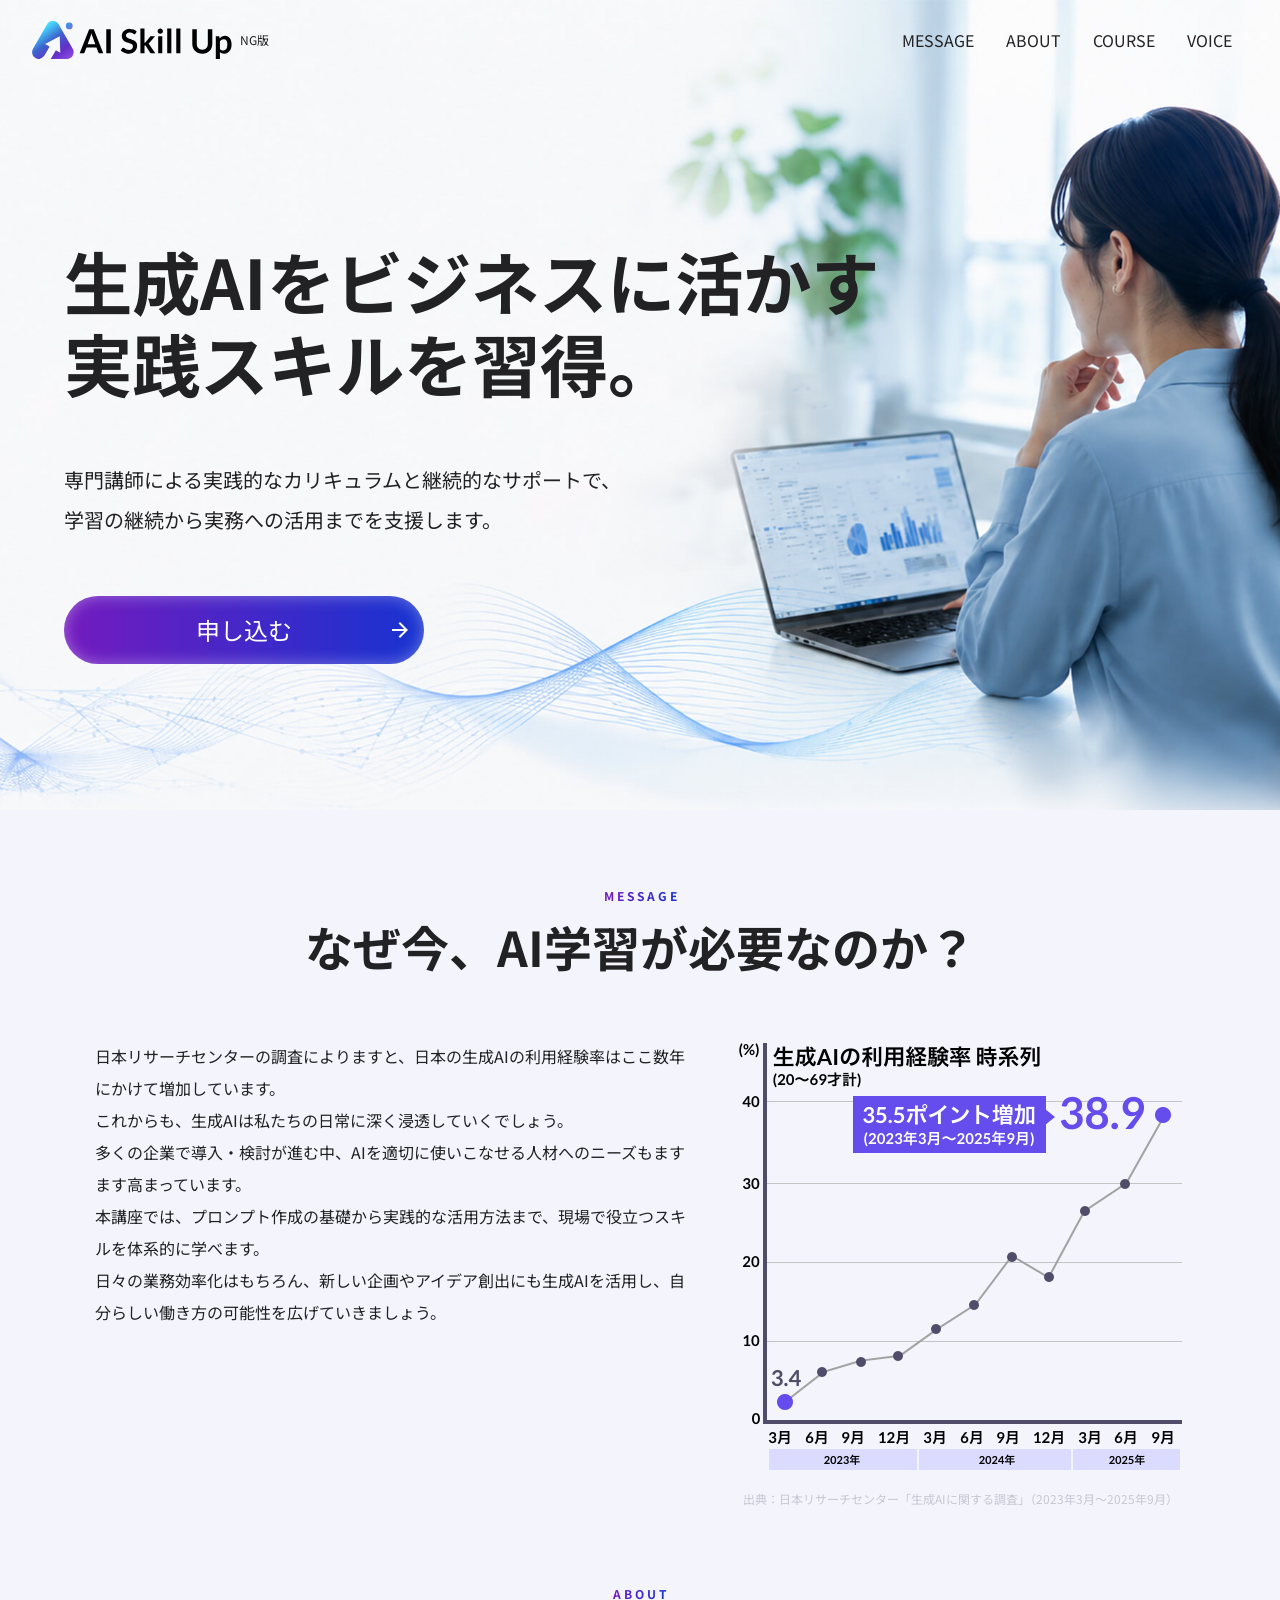
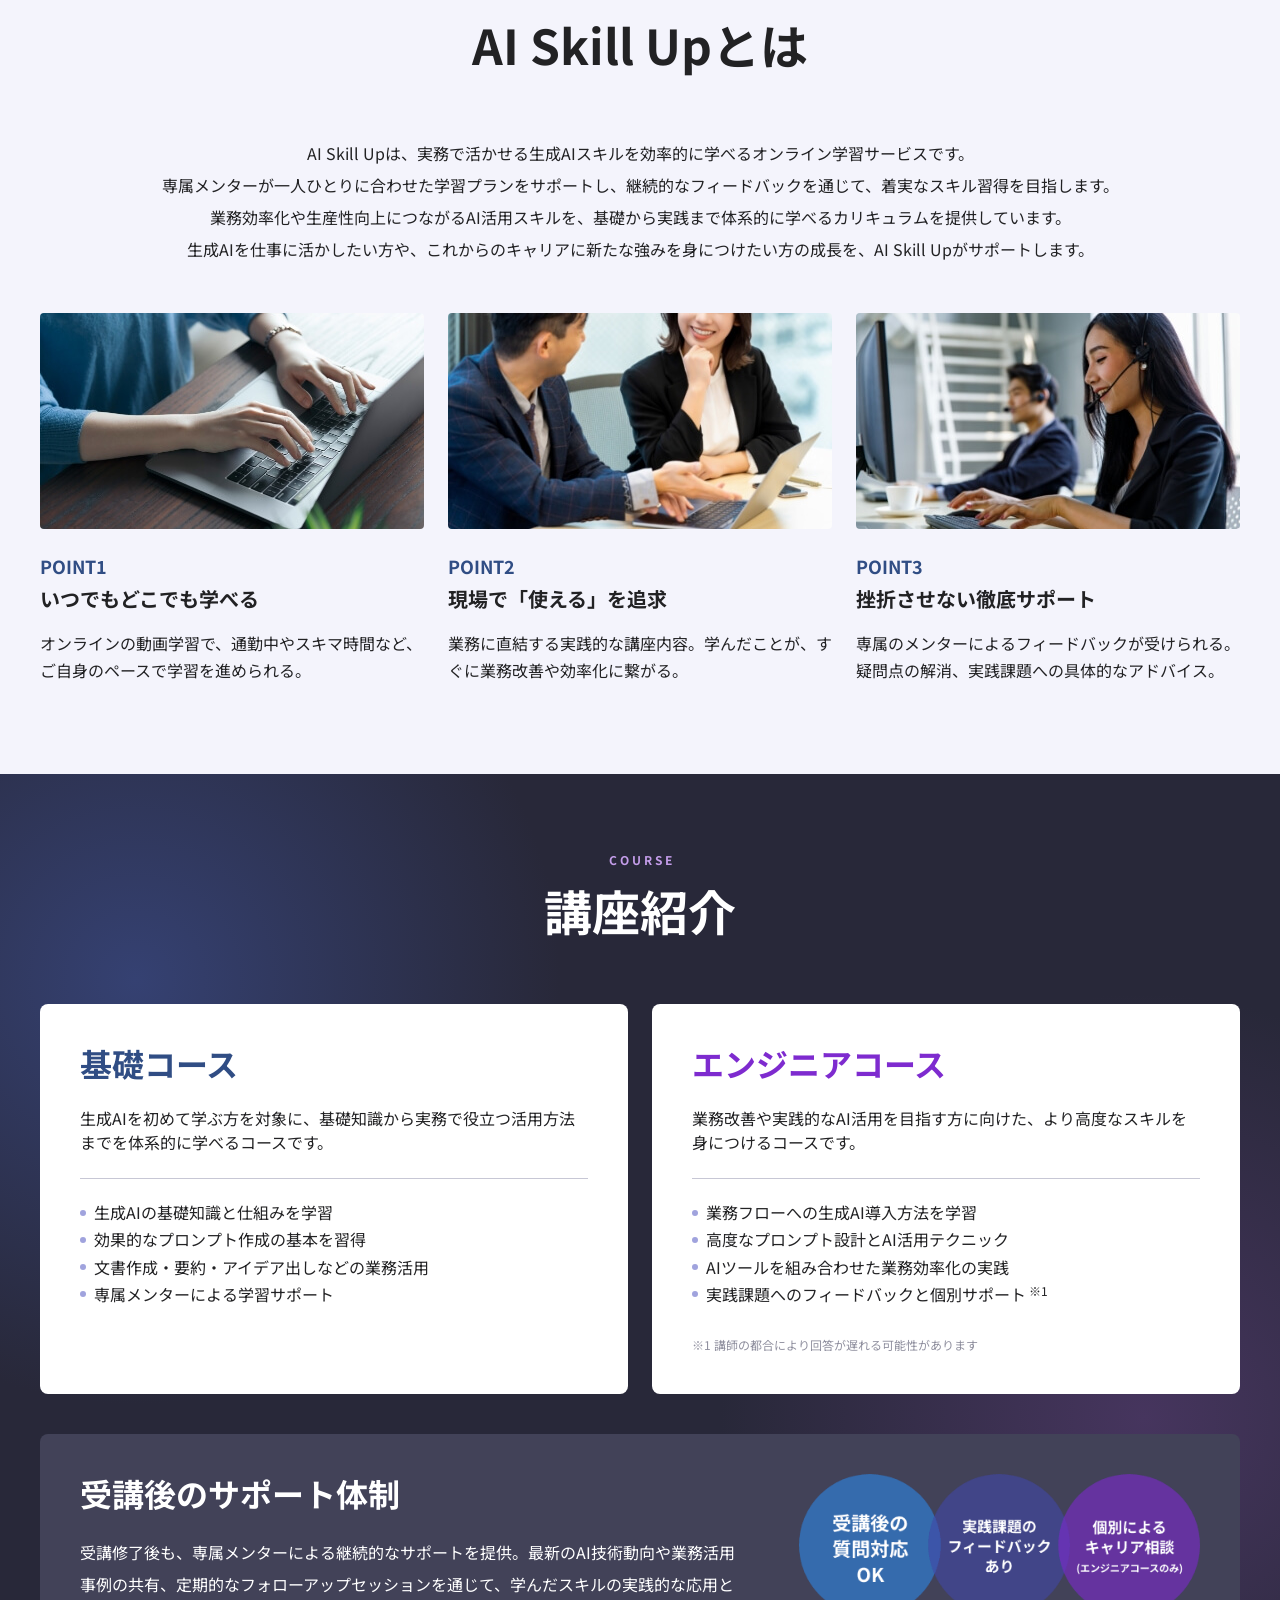
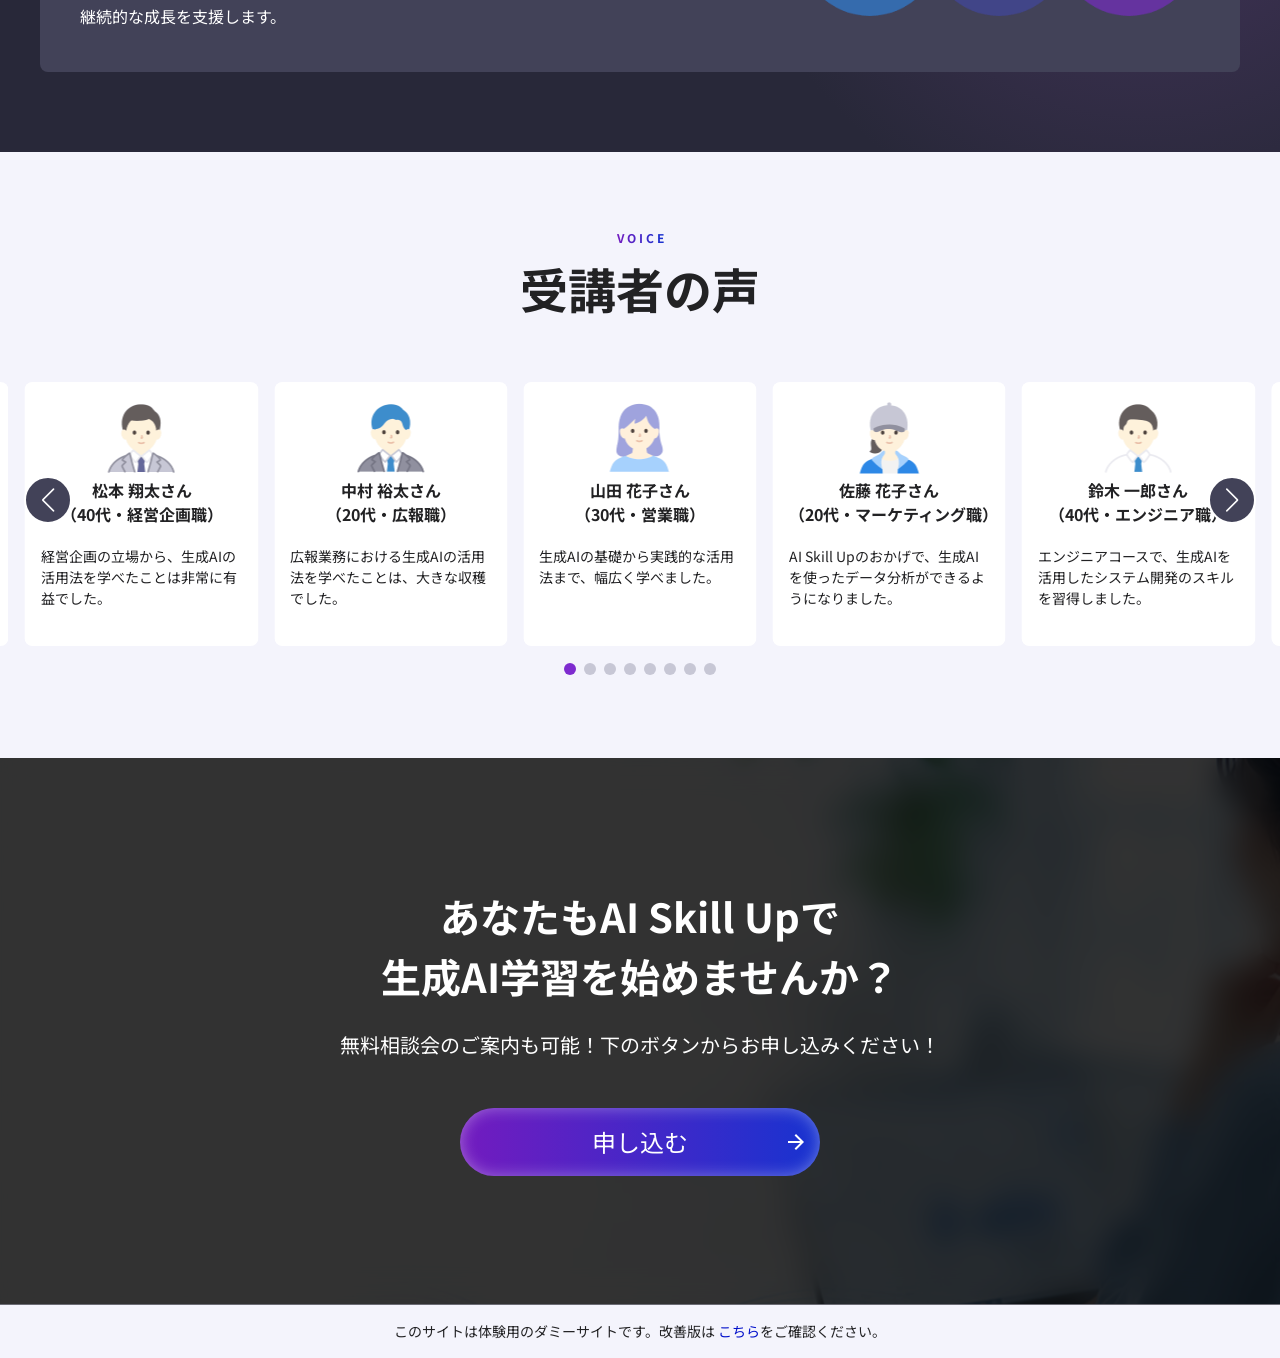
==== commit 0b65ab68: "Add files via upload" ====
--- a/index.html
+++ b/index.html
@@ -22,7 +22,9 @@
 <!-- フォント -->
 <link rel="preconnect" href="https://fonts.googleapis.com">
 <link rel="preconnect" href="https://fonts.gstatic.com" crossorigin>
-<link href="https://fonts.googleapis.com/css2?family=BIZ+UDPGothic:wght@400;700&family=Noto+Sans+JP:wght@100..900&display=swap" rel="stylesheet">
+<link
+  href="https://fonts.googleapis.com/css2?family=Noto+Sans+JP:wght@400;700&display=swap"
+  rel="stylesheet">
     <script type="module" crossorigin src="./assets/js/main.js"></script>
     <link rel="stylesheet" crossorigin href="./assets/css/style.css">
   </head>
--- a/assets/css/style.css
+++ b/assets/css/style.css
@@ -1 +1 @@
-@charset "UTF-8";@import"https://fonts.googleapis.com/css2?family=Montserrat:wght@400;700&display=swap";@import"https://fonts.googleapis.com/css2?family=Noto+Sans+JP:wght@500&display=swap";@import"https://fonts.googleapis.com/css2?family=Noto+Sans+JP:wght@700&display=swap";/*! destyle.css v4.0.0 | MIT License | https://github.com/nicolas-cusan/destyle.css */*,:before,:after{box-sizing:border-box;border-style:solid;border-width:0}html{line-height:1.5;-webkit-text-size-adjust:100%;-webkit-tap-highlight-color:transparent;font-family:Noto Sans JP,游ゴシック Medium,Yu Gothic Medium,YuGothic M,YuGothic,-apple-system,BlinkMacSystemFont,Segoe UI,sans-serif;font-weight:400;color:#222224}body{margin:0;overflow-x:hidden}main{display:block}p,table,blockquote,address,pre,iframe,form,figure,dl{margin:0}h1,h2,h3,h4,h5,h6{font-size:inherit;font-weight:inherit;margin:0}ul,ol{margin:0;padding:0;list-style:none}dt{font-weight:700}dd{margin-left:0}hr{box-sizing:content-box;height:0;overflow:visible;border-top-width:1px;margin:0;clear:both;color:inherit}pre{font-family:monospace,monospace;font-size:inherit}address{font-style:inherit}a{background-color:transparent;text-decoration:none;color:inherit}abbr[title]{text-decoration:underline dotted}b,strong{font-weight:bolder}code,kbd,samp{font-family:monospace,monospace;font-size:inherit}small{font-size:80%}sub,sup{font-size:75%;line-height:0;position:relative;vertical-align:baseline}sub{bottom:-.25em}sup{top:-.5em}svg,img,embed,object,iframe{vertical-align:bottom}button,input,optgroup,select,textarea{-webkit-appearance:none;appearance:none;vertical-align:middle;color:inherit;font:inherit;background:transparent;padding:0;margin:0;border-radius:0;text-align:inherit;text-transform:inherit}button,[type=button],[type=reset],[type=submit]{cursor:pointer}button:disabled,[type=button]:disabled,[type=reset]:disabled,[type=submit]:disabled{cursor:default}:-moz-focusring{outline:auto}select:disabled{opacity:inherit}option{padding:0}fieldset{margin:0;padding:0;min-width:0}legend{padding:0}progress{vertical-align:baseline}textarea{overflow:auto}[type=number]::-webkit-inner-spin-button,[type=number]::-webkit-outer-spin-button{height:auto}[type=search]{outline-offset:-2px}[type=search]::-webkit-search-decoration{-webkit-appearance:none}::-webkit-file-upload-button{-webkit-appearance:button;font:inherit}[type=number]{-moz-appearance:textfield}label[for]{cursor:pointer}details{display:block}summary{display:list-item}[contenteditable]:focus{outline:auto}table{border-color:inherit;border-collapse:collapse}caption{text-align:left}td,th{vertical-align:top;padding:0}th{text-align:left;font-weight:700}*{margin:0;padding:0;border:0;outline:0;box-sizing:border-box;background:transparent}ul,ol{list-style:none}table{border-collapse:collapse;border-spacing:0}button,input,select,textarea{font:inherit;color:inherit;background:none;border:none;outline:none}a{text-decoration:none;color:inherit}html{scroll-behavior:smooth}#message:target,#feature:target,#course:target,#voice:target{animation:2.4s ease-in-out}.c-header{position:absolute;top:0;left:0;width:100%;z-index:100;display:flex;align-items:center;justify-content:space-between;padding:0 2rem;height:80px}.c-header .c-header__logo{display:flex;align-items:center;gap:.5rem}.c-header .c-header__logo img{width:200px;height:auto}.c-header .c-header__logo:after{content:"NG版";display:block;font-size:.75rem;color:#222224}.c-header .dialog .list{display:flex;gap:2rem}.c-header .dialog .list a{color:#222224;font-size:1rem;transition:all .3s ease}.c-header .dialog .list a:hover{opacity:.8}.c-header .dialog{border:none;padding:0}.c-header .nav_inner .list{display:flex}.c-header .nav_inner .list a{color:#222224;transition:all .3s ease}.c-header .nav_inner .list a:hover{opacity:.8}.c-header .hamburger{width:36px;height:36px;display:none;flex-direction:column;z-index:100;cursor:pointer}.c-header .hamburger .line-box{display:flex;flex-direction:column;align-items:center;justify-content:center}.c-header .hamburger:after{content:"MENU";display:block;font-size:.75rem;color:#222224;text-align:center}.c-header .hamburger .line-box .line{width:24px;display:block;display:flex;align-items:center;justify-content:center;height:2px;background:#222224;margin:2px 0;transition:all .3s ease}.c-header .hamburger.active .line-box .line:nth-child(1){transform:rotate(45deg) translate(4px,4px);background:#222224}.c-header .hamburger.active .line-box .line:nth-child(2){opacity:0}.c-header .hamburger.active .line-box .line:nth-child(3){transform:rotate(-45deg) translate(4.5px,-4.5px);background:#222224}.c-header .hamburger.active:after{content:"CLOSE";color:#222224}.c-header .hamburger p.text{line-height:1em;font-size:.75rem;color:#fff;text-align:center}.c-header .nav_inner .item{display:inline-block}.c-header .nav_inner .link{color:#333;text-decoration:none;font-size:1rem;padding:.5rem 1rem;transition:color .3s ease;display:block}@media screen and (max-width: 767px){.c-header .c-header__logo img{width:160px}.c-header .hamburger{display:flex;align-items:center}.c-header .nav_inner{position:absolute;top:10px;right:10px;width:70%;max-width:240px;background:#fff;box-shadow:0 3px 10px #c7c7d5;transition:right .3s ease;padding:3rem 1rem 1rem;border-radius:.5rem;display:none}.c-header .nav_inner.active{display:block}.c-header .hamburger p.text.active{display:none}.c-header .nav_inner .list{display:flex;flex-direction:column;gap:0}.c-header .nav_inner .list.item{flex-direction:column;color:#333;gap:0}.c-header .nav_inner .list a{padding:0rem 1rem;font-size:1.1rem;color:#000}}@media screen and (max-width: 767px){.overlay{display:none;position:fixed;top:0;left:0;width:100%;height:100%;background:#00000080;z-index:10}.overlay.active{display:block}}.footer{text-align:center;border-top:1px solid #6B6B74}.footer .caution{z-index:9;width:100%;text-align:center;font-size:.875rem;padding:1rem 2rem}.footer .caution a[target=_blank].external{text-decoration:none}.footer .caution a[target=_blank].external:after{content:none}.footer .copy{color:#242424;font-size:.75rem;padding:1rem 2rem}@media screen and (max-width: 767px){.footer .caution{font-size:.75rem}}.sp_visible{display:none}.sp_hidden{display:block}a[target=_blank]{color:#010fca;text-decoration:underline;text-underline-offset:2px;display:inline-flex;align-items:center}a[target=_blank]:after{content:"";display:inline-block;width:14px;height:14px;mask-image:url(../images/icon_externallink.svg);mask-repeat:no-repeat;mask-size:contain;mask-position:center center;background:currentColor}a[target=_blank]:hover{text-decoration:underline 2px}body{background:#f4f4fc}.mainvisual{width:100%;height:90vh;background:url(../images/mainvisual.jpg);background-size:cover;background-position:center top}.mainvisual .mainvisual_inner{padding:15rem 5vw 0;display:flex;flex-direction:column;gap:3.5rem}.mainvisual .mainvisual_inner h2.mainvisual_title{font-size:4.5rem;font-size:clamp(2rem,1rem + 4.098vw,4.5rem);color:#222224;font-weight:700;line-height:1.2em;width:15em;word-break:auto-phrase}.mainvisual .mainvisual_inner h2.mainvisual_title span{display:inline-block}.mainvisual .mainvisual_inner h2.mainvisual_title .note{font-size:1.125rem}.mainvisual .mainvisual_inner .mainvisual_subtitle{color:#222224;font-size:1.25rem;line-height:2em}.contact_btn{max-width:360px;height:auto;font-size:1.5rem;padding:1rem 2rem;background:linear-gradient(90deg,#731bbf,#1733d0);color:#fff;text-align:center;border-radius:50vw;position:relative;box-shadow:inset 0 0 1rem #ffffff5c;transition:all .3s ease}.contact_btn:after{position:absolute;right:1rem;top:50%;transform:translateY(-50%);content:"";display:inline-block;width:1rem;height:1rem;mask-image:url(../images/icon_arrow1-r.svg);mask-repeat:no-repeat;mask-size:contain;mask-position:center center;background:#fff;transition:all .3s ease}.contact_btn:hover{opacity:.8}.article_inner{padding:5rem 0;width:calc(100% - 40px);max-width:1200px;margin:0 auto}.article_inner .article_title{font-size:1.5rem;margin-bottom:2rem;text-align:center;display:flex;gap:1rem;flex-direction:column;align-items:center;justify-content:center;font-weight:700;line-height:1.2em;font-size:3rem;margin-bottom:4rem}.article_inner .article_title span.article_title_en{font-size:.75rem;line-height:1em;color:#c49dea}.article_inner .article_title span.article_title_en2{background:linear-gradient(90deg,#731bbf,#1733d0);-webkit-background-clip:text;-webkit-text-fill-color:transparent}.message{background:#f4f4fc}.message .article_inner{padding-bottom:0}.message .section_box{display:flex;gap:2.5rem;justify-content:center}.message .section_box .section_box_text{font-size:1rem;line-height:2em;display:flex;flex-direction:column;gap:2.5rem;width:50%}.message .section_box .section_box_image{width:50%;max-width:450px;height:auto}.message .section_box .section_box_image img{width:100%;max-width:100%;height:auto}.message .section_box .section_box_image .source{font-size:.75rem;color:#c7c7d5;margin-top:1.25rem;text-align:center}.about .article_title{color:#222224}.about .article_text{color:#222224;font-size:1rem;line-height:2em;text-align:center;margin-bottom:3rem}.about .boxlist{display:flex;gap:1.5rem;justify-content:center}.about .boxlist .boxlist_item{flex:1}.about .boxlist .boxlist_item .boxlist_image{display:flex;justify-content:center;align-items:center;overflow:hidden;margin-bottom:1.5rem;aspect-ratio:16/9;object-fit:cover;border-radius:.25rem}.about .boxlist .boxlist_item .boxlist_image img{width:100%;height:auto}.about .boxlist .boxlist_item .boxlist_title{font-size:1.25rem;font-weight:700;margin-bottom:1rem}.about .boxlist .boxlist_item .boxlist_title span{display:block;font-size:1.125rem;margin-bottom:.25rem;font-weight:700;color:#304d84}.about .boxlist .boxlist_item .boxlist_text{font-size:1rem;line-height:1.7rem;height:4em;overflow:hidden}.about .boxlist .boxlist_item:nth-child(1){order:3}.about .boxlist .boxlist_item:nth-child(2){order:2}.about .boxlist .boxlist_item:nth-child(3){order:1}.course{background:#282839;overflow:hidden}.course .article_inner .article_title{color:#fff;position:relative;z-index:1}.course .boxlist{display:flex;gap:1.5rem;justify-content:center;position:relative;z-index:0}.course .boxlist:before{display:block;z-index:-1;content:"";position:absolute;top:-39rem;left:-31.5rem;width:1200px;aspect-ratio:1;border-radius:50%;background:radial-gradient(circle,#354172,#282839 50% 100%)}.course .boxlist:after{display:block;z-index:-1;content:"";position:absolute;bottom:-39rem;right:-31.5rem;width:1200px;aspect-ratio:1;border-radius:50%;background:radial-gradient(circle,#46355e,#282839 50% 100%)}.course .boxlist .boxlist_item{flex:1;background:#fff;padding:2.5rem;border-radius:.5rem}.course .boxlist .boxlist_item .boxlist_title{font-size:2rem;font-weight:700;line-height:1.2em;margin-bottom:1.5rem;color:#304d84}.course .boxlist .boxlist_item .text{line-height:1.5em;margin-bottom:1.5rem;padding-bottom:1.5rem;border-bottom:1px solid #C7C7D5}.course .boxlist .boxlist_item .course_list{display:flex;gap:.5rem;flex-direction:column}.course .boxlist .boxlist_item .course_list li,.course .boxlist .boxlist_item .course_list div{line-height:1.2em;display:flex}.course .boxlist .boxlist_item .course_list li:before,.course .boxlist .boxlist_item .course_list div:before{position:relative;content:"";width:6px;height:6px;top:calc(.5em - 1.5px);margin-right:.5rem;background:#a0a3dd;border-radius:50%;display:inline-block}.course .boxlist .boxlist_item .course_list li sup,.course .boxlist .boxlist_item .course_list div sup{font-size:.75rem;line-height:1em;margin-left:.2rem;top:0rem}.course .boxlist .boxlist_item .note{margin-top:2rem;font-size:.75rem;color:#90909f}.course .boxlist .boxlist_item:last-child .boxlist_title{color:#7e2bcf}.course .boxlist .boxlist_item:last-child .course_list div:before{background:#cba3f2}.course .sub-box{margin-top:2.5rem;padding:2.5rem;background:#424258;border-radius:.5rem;display:flex;gap:4rem;justify-content:space-between;position:relative;z-index:2}.course .sub-box .sub-box_text{color:#fff;line-height:2em;width:70%}.course .sub-box .sub-box_text .sub-box_title{color:#fff;font-size:2rem;line-height:1.2em;margin-bottom:1.5rem;font-weight:700}.course .sub-box .sub-box_image{width:30rem;height:auto}.course .sub-box .sub-box_image img{width:100%;height:auto}.voice{width:100%}.voice .article_inner{width:100%;max-width:100%;margin:0 auto}.voice .article_inner .swiper{width:100%}.voice .article_inner .swiper .swiper-wrapper{display:flex;align-items:stretch;padding-bottom:32px}.voice .article_inner .swiper .swiper-wrapper .swiper-slide{width:auto;height:auto;background:#fff;border-radius:.5rem;padding:1rem;display:flex;flex-direction:column;align-items:center}.voice .article_inner .swiper .swiper-wrapper .swiper-slide img{width:5rem;height:5rem}.voice .article_inner .swiper .swiper-wrapper .swiper-slide .voice_name{text-align:center;font-weight:700;font-size:1rem;margin-bottom:1.25rem}.voice .article_inner .swiper .swiper-wrapper .swiper-slide .voice_text{font-size:.875rem;line-height:1.5em}.voice .article_inner .swiper .swiper-pagination{bottom:0rem}.voice .article_inner .swiper .swiper-pagination .swiper-pagination-bullet{display:inline-block;width:.75rem;height:.75rem;border-radius:50%;padding:0;background:#c7c7d5;opacity:1}.voice .article_inner .swiper .swiper-pagination .swiper-pagination-bullet-active{background:#7e2bcf}.voice .article_inner .swiper .swiper-pagination:focus-visible{outline:none}.voice .article_inner .swiper .swiper-button-next,.voice .article_inner .swiper .swiper-button-prev{left:1.5rem;background:#424258;border:2px solid #FFFFFF;border-radius:50%;width:3rem;height:3rem;top:calc(50% - 32px)}.voice .article_inner .swiper .swiper-button-next:after,.voice .article_inner .swiper .swiper-button-prev:after{font-size:1.5rem;color:#fff}.voice .article_inner .swiper .swiper-button-next:hover,.voice .article_inner .swiper .swiper-button-prev:hover{opacity:.8}.voice .article_inner .swiper .swiper-button-next{right:1.5rem;left:auto}.contact{background:url(../images/mainvisual.jpg);padding:8rem 2rem;display:flex;flex-direction:column;background-position:center center;position:relative}.contact:after{content:"";position:absolute;display:block;top:0;left:0;width:100%;height:100%;background-color:#000c;backdrop-filter:blur(15px)}.contact .contact_text{max-width:calc(800px + 4rem);margin:0 auto;text-align:center;font-size:2.5rem;color:#fff;font-weight:700;line-height:1.5em;margin-bottom:1.5rem;order:1;position:relative;z-index:1}.contact .contact_subtext{font-size:1.25rem;line-height:1.5em;color:#fff;text-align:center;margin-bottom:3rem;order:2;position:relative;z-index:1}.contact .contact_btn{max-width:360px;width:80vw;margin:0 auto;padding:1rem 2rem;display:block;order:3;position:relative;z-index:1}@media screen and (max-width: 1000px){.mainvisual .mainvisual_inner h2.mainvisual_title{width:100%}.mainvisual .mainvisual_inner h2.mainvisual_title span.sp_visible{display:inline-block}.course .sub-box{flex-direction:column;align-items:center}.course .sub-box .sub-box_text{width:100%}.course .sub-box .sub-box_image{width:100%;height:auto;display:flex;justify-content:center;align-items:center}.course .sub-box .sub-box_image img{width:50%;height:auto}}@media screen and (max-width: 767px){.sp_visible{display:block}.sp_hidden{display:none}.article_inner{padding:5rem 0;max-width:calc(100% - 40px)}.article_inner .article_title{font-size:28px;margin-bottom:2.5rem}.article_inner .article_title span.article_title_en{font-size:.75rem}.mainvisual{background-image:url(./assets/images/mainvisual-sp.jpg);background-position:right center}.mainvisual .mainvisual_inner{padding:15vh 4vw 3rem;gap:1.75rem}.mainvisual .mainvisual_inner h2.mainvisual_title{line-height:1.5em}.mainvisual .mainvisual_inner .mainvisual_subtitle{font-size:.875rem}.contact_btn{max-width:360px;width:100%;font-size:1.25rem;margin:0 auto}.message .section_box{flex-direction:column}.message .section_box .section_box_text{font-size:.875rem;width:100%}.message .section_box .section_box_image{width:100%;height:auto;display:flex;flex-direction:column;align-items:center;margin:0 auto}.message .section_box .section_box_image img{width:80%;max-width:450px;height:auto}.about .article_text{font-size:.875rem;text-align:left}.about .boxlist{flex-direction:column;gap:3.5rem}.about .boxlist .boxlist_item .boxlist_image{aspect-ratio:16/9;margin-bottom:1.25rem}.about .boxlist .boxlist_item .boxlist_title span{font-size:.75rem;margin-bottom:.5rem}.about .boxlist .boxlist_item .boxlist_text{font-size:.875rem}.course .boxlist{flex-direction:column}.course .boxlist:before,.course .boxlist:after{display:none}.course .boxlist .boxlist_item{padding:1.5rem}.course .boxlist .boxlist_item .text,.course .boxlist .boxlist_item .course_list li{font-size:.875rem}.course .sub-box{flex-direction:column;gap:2rem;padding:1.5rem}.course .sub-box .sub-box_text{font-size:.875rem}.course .sub-box .sub-box_text .sub-box_title{font-size:1.5rem}.course .sub-box .sub-box_image,.course .sub-box .sub-box_image img{width:100%;height:auto}.voice .article_inner{margin:0 auto}.voice .article_inner .swiper{overflow:hidden}.voice .article_inner .swiper .swiper-button-next,.voice .article_inner .swiper .swiper-button-prev{display:none}.contact{background-position:center center}.contact .contact_text{font-size:1.5rem}.contact .contact_subtext{font-size:1rem}.contact .contact_btn{margin:0 auto}}:focus-visible{outline:none}@supports not selector(:focus-visible){:focus{outline:none}}label{font-size:1rem;color:#222224;margin-bottom:.5rem}div.label-title,p.label-title{font-weight:700;margin-bottom:.5rem}input::placeholder,textarea::placeholder{color:#c7c7d5;opacity:1}select option.placeholder-option,select option[disabled].placeholder-option{color:#c7c7d5}select:has(option:checked[value=""]){color:#c7c7d5;opacity:1}.required{font-size:.75rem;color:#cb2357;margin-left:.5rem;line-height:1em}input:not([type=radio]):not([type=checkbox]){width:100%;line-height:1.5em;background:#fff;border-radius:.25rem;border:1px solid #90909F;padding:.5rem .75rem}textarea{width:100%;line-height:1.5em;background:#fff;border-radius:.25rem;border:1px solid #90909F;padding:.5rem .75rem;min-height:5rem}select{line-height:1.2em;background:#fff;border-radius:.25rem;border:1px solid #90909F;padding:.5rem 2rem .5rem .75rem;position:relative;color:#90909f;-webkit-appearance:none;-moz-appearance:none;appearance:none;background-repeat:no-repeat;background-position:calc(100% - .5rem) center;background-size:.75rem .75rem;background-image:url(../images/selectbox-arrow.svg)}select:has(option:not([value=""]):checked){color:#000}input.is-invalid,textarea.is-invalid,select.is-invalid{outline:2px solid #CB2357}input.is-invalid:focus-visible,textarea.is-invalid:focus-visible,select.is-invalid:focus-visible{box-shadow:0 0 0 4px #cb235733}input[type=checkbox].is-invalid{outline:2px solid rgba(203,35,87,.12);box-shadow:0 0 0 4px #cb235714}.error{margin-top:.5rem}input[type=checkbox]{transform:scale(1.2);appearance:auto;-webkit-appearance:auto;-moz-appearance:auto}input[type=checkbox]:checked{background-color:#304d84}.checkbox-item{display:flex;align-items:center;gap:.5rem;padding-left:.25rem}.error{color:#cb2357;font-size:.75rem;margin-top:.5rem}.c-header.page{position:relative;display:flex;align-items:center;margin:0 auto;padding:2rem 0;justify-content:center}.c-header.page .c-header__logo img{width:160px;height:auto}.stepper-title{font-size:2rem;font-weight:700;line-height:1.2em;text-align:center;margin-bottom:2rem}.stepper{display:flex;justify-content:space-between;margin-bottom:3rem;position:relative;width:224px;margin:0 auto 2.5rem}.stepper:before{position:absolute;width:100%;height:1px;content:"";display:block;background-color:#90909f;top:16px;z-index:0}.stepper .step{display:inline-flex;align-items:center;justify-content:center;flex-direction:column;z-index:1;font-size:.875rem;position:relative}.stepper .step .step-number{background:#fff;border:1px solid #7E2BCF;color:#222224;width:2rem;height:2rem;display:flex;align-items:center;justify-content:center;border-radius:50%;font-weight:700;margin-bottom:.5rem}.stepper .step .tep-label{color:#222224;font-weight:400}.stepper .step.active .step-number{background:#7e2bcf;color:#fff}.stepper .step .visually-hidden{position:absolute;clip:rect(1px,1px,1px,1px);padding:0;border:0;height:1px;width:1px;overflow:hidden}.timeout-message{max-width:814px;margin:0 auto;padding:1.25rem;margin-bottom:2rem;background:#cb23571a;border-radius:.5rem;text-align:center;color:#cb2357}.form-container{max-width:814px;margin:0 auto;padding:2rem;background:#fff;border-radius:.5rem;display:flex;flex-direction:column;gap:2rem}.form-container .form-group{display:flex;flex-direction:column}.form-container .form-group .sr-only{position:absolute;width:1px;height:1px;padding:0;margin:-1px;overflow:hidden;clip:rect(0,0,0,0);white-space:nowrap;border:0}.form-container .form-group.name .name-group{display:flex;gap:1rem;flex-wrap:wrap}.form-container .form-group.name .name-group input#lastName,.form-container .form-group.name .name-group input#firstName{flex:2}.form-container .birth-group{display:flex;gap:.25rem;align-items:center;flex-wrap:wrap}.form-container .birth-group select{line-height:1.5em}.form-container .form-group.tel input{width:50%}.form-container .form-group.select-course select,.form-container .form-group.select.age select,.form-container .form-group.select.occupation select,.form-container .form-group.select.gender select{width:50%;line-height:1.5em}.form-container .checkbox-item-wrap{display:flex}.form-instruction{max-width:814px;margin:3rem auto 1.5rem;text-align:center}.form-instruction .entry_user_policy_check_wrap{display:inline-flex;justify-content:center;gap:.5rem;align-items:center;margin-top:.75rem;background:#e9e9f0;border-radius:4px;margin-bottom:0rem;padding:.5rem 1rem}.form-instruction .entry_user_policy_check_wrap #entry_user_policy_check.is-invalid{background:#cb235733}.box_bottom{display:flex;justify-content:center;margin:2rem 0 5rem}.box_bottom input.btn-primary,.box_bottom button.btn-primary{max-width:360px;width:100%;font-size:1rem;padding:1rem 2rem;line-height:1rem;background:#7e2bcf;color:#fff;text-align:center;border-radius:50vw;position:relative;transition:all .3s ease;border:none}.box_bottom input.btn-primary:after,.box_bottom button.btn-primary:after{position:absolute;right:1rem;top:50%;transform:translateY(-50%);content:"";display:inline-block;width:1rem;height:1rem;mask-image:url(../images/icon_arrow1-r.svg);mask-repeat:no-repeat;mask-size:contain;mask-position:center center;background:#fff}.box_bottom input.btn-primary:hover,.box_bottom button.btn-primary:hover{opacity:.8;background:#7e2bcf}@media only screen and (max-width: 900px){.form-container{margin:0 5%}}@media screen and (max-width: 767px){.form-container{padding:2rem 1rem}.form-container .form-group.name .name-group{flex-direction:column}.form-container .birth-group{flex-wrap:nowrap}select#birthYear{width:36%}select#birthMonth,select#birthDay{width:20%}.form-container .form-group.tel input,.form-container .form-group.select-course select{width:100%}.form-instruction,.timeout-message{width:90%}.form-container .form-group.select.age select,.form-container .form-group.select.occupation select,.form-container .form-group.select.gender select{width:100%}}#confirmContainer .confirm-list{display:flex;flex-direction:column;gap:2rem}#confirmContainer .confirm-list .confirm-list-item{display:flex;gap:1rem}#confirmContainer .confirm-list .confirm-list-item dt{width:12rem}#confirmContainer .confirm-list .confirm-list-item dd{width:calc(100% - 13rem)}.box_bottom2{display:flex;align-items:center;gap:20px;justify-content:center;flex-direction:column;margin:40px 0 120px}.box_bottom2 .btn{width:360px;line-height:1rem;padding:.9375rem 1rem;border:1px solid #000;border-radius:50vw;position:relative;text-align:center;display:block}.box_bottom2 .btn3{color:#c7c7d5}.box_bottom2 .btn-primary{background:#424258;color:#fff}.box_bottom2 .btn-primary:after{position:absolute;right:1rem;top:50%;transform:translateY(-50%);content:"";display:inline-block;width:1rem;height:1rem;mask-image:url(../images/icon_arrow1-r.svg);mask-repeat:no-repeat;mask-size:contain;mask-position:center center;background:#fff}.box_bottom2 .btn-secondary{background:#fff;transition:all .3s ease}.box_bottom2 .btn-secondary:before{position:absolute;left:1rem;top:50%;transform:translateY(-50%) rotate(180deg);content:"";display:inline-block;width:1rem;height:1rem;mask-image:url(../images/icon_arrow1-r.svg);mask-repeat:no-repeat;mask-size:contain;mask-position:center center;background:#222224}.box_bottom2 .btn-secondary:hover{opacity:.6}@media screen and (max-width: 767px){#confirmContainer .confirm-list .confirm-list-item{flex-direction:column;gap:.5rem}#confirmContainer .confirm-list .confirm-list-item dd{width:100%}}body[data-page=complete]{min-height:100vh;position:relative}body[data-page=complete] .footer{position:absolute;bottom:0;left:0;width:100%}.form-container.complete{text-align:center;background:none}.form-container.complete .sub-message{font-size:.875rem;color:#6b6b74}.form-container.complete .btn{position:relative;width:320px;font-size:1rem;padding:.75rem 2rem;background:#fff;text-align:center;border-radius:50vw;border:1px solid #424258;margin:0 auto;transition:all .3s ease}.form-container.complete .btn:before{position:absolute;left:1rem;top:50%;transform:translateY(-50%) rotate(180deg);content:"";display:inline-block;width:1rem;height:1rem;mask-image:url(../images/icon_arrow1-r.svg);mask-repeat:no-repeat;mask-size:contain;mask-position:center center;background:#424258}.form-container.complete .btn:hover{opacity:.6}.u-hide{display:none!important}@font-face{font-family:swiper-icons;src:url(data:application/font-woff;charset=utf-8;base64,\ [base64]//wADZ2x5ZgAAAywAAADMAAAD2MHtryVoZWFkAAABbAAAADAAAAA2E2+eoWhoZWEAAAGcAAAAHwAAACQC9gDzaG10eAAAAigAAAAZAAAArgJkABFsb2NhAAAC0AAAAFoAAABaFQAUGG1heHAAAAG8AAAAHwAAACAAcABAbmFtZQAAA/gAAAE5AAACXvFdBwlwb3N0AAAFNAAAAGIAAACE5s74hXjaY2BkYGAAYpf5Hu/j+W2+MnAzMYDAzaX6QjD6/4//Bxj5GA8AuRwMYGkAPywL13jaY2BkYGA88P8Agx4j+/8fQDYfA1AEBWgDAIB2BOoAeNpjYGRgYNBh4GdgYgABEMnIABJzYNADCQAACWgAsQB42mNgYfzCOIGBlYGB0YcxjYGBwR1Kf2WQZGhhYGBiYGVmgAFGBiQQkOaawtDAoMBQxXjg/wEGPcYDDA4wNUA2CCgwsAAAO4EL6gAAeNpj2M0gyAACqxgGNWBkZ2D4/wMA+xkDdgAAAHjaY2BgYGaAYBkGRgYQiAHyGMF8FgYHIM3DwMHABGQrMOgyWDLEM1T9/w8UBfEMgLzE////P/5//f/V/xv+r4eaAAeMbAxwIUYmIMHEgKYAYjUcsDAwsLKxc3BycfPw8jEQA/[base64]/uznmfPFBNODM2K7MTQ45YEAZqGP81AmGGcF3iPqOop0r1SPTaTbVkfUe4HXj97wYE+yNwWYxwWu4v1ugWHgo3S1XdZEVqWM7ET0cfnLGxWfkgR42o2PvWrDMBSFj/IHLaF0zKjRgdiVMwScNRAoWUoH78Y2icB/yIY09An6AH2Bdu/UB+yxopYshQiEvnvu0dURgDt8QeC8PDw7Fpji3fEA4z/PEJ6YOB5hKh4dj3EvXhxPqH/SKUY3rJ7srZ4FZnh1PMAtPhwP6fl2PMJMPDgeQ4rY8YT6Gzao0eAEA409DuggmTnFnOcSCiEiLMgxCiTI6Cq5DZUd3Qmp10vO0LaLTd2cjN4fOumlc7lUYbSQcZFkutRG7g6JKZKy0RmdLY680CDnEJ+UMkpFFe1RN7nxdVpXrC4aTtnaurOnYercZg2YVmLN/d/gczfEimrE/fs/bOuq29Zmn8tloORaXgZgGa78yO9/cnXm2BpaGvq25Dv9S4E9+5SIc9PqupJKhYFSSl47+Qcr1mYNAAAAeNptw0cKwkAAAMDZJA8Q7OUJvkLsPfZ6zFVERPy8qHh2YER+3i/BP83vIBLLySsoKimrqKqpa2hp6+jq6RsYGhmbmJqZSy0sraxtbO3sHRydnEMU4uR6yx7JJXveP7WrDycAAAAAAAH//wACeNpjYGRgYOABYhkgZgJCZgZNBkYGLQZtIJsFLMYAAAw3ALgAeNolizEKgDAQBCchRbC2sFER0YD6qVQiBCv/H9ezGI6Z5XBAw8CBK/m5iQQVauVbXLnOrMZv2oLdKFa8Pjuru2hJzGabmOSLzNMzvutpB3N42mNgZGBg4GKQYzBhYMxJLMlj4GBgAYow/P/PAJJhLM6sSoWKfWCAAwDAjgbRAAB42mNgYGBkAIIbCZo5IPrmUn0hGA0AO8EFTQAA);font-weight:400;font-style:normal}.swiper-button-prev,.swiper-button-next{position:absolute;top:var(--swiper-navigation-top-offset, 50%);width:calc(var(--swiper-navigation-size) / 44 * 27);height:var(--swiper-navigation-size);margin-top:calc(0px - var(--swiper-navigation-size) / 2);z-index:10;cursor:pointer;display:flex;align-items:center;justify-content:center;color:var(--swiper-navigation-color, var(--swiper-theme-color))}@font-face{font-family:swiper-icons;src:url(data:application/font-woff;charset=utf-8;base64,\ [base64]//wADZ2x5ZgAAAywAAADMAAAD2MHtryVoZWFkAAABbAAAADAAAAA2E2+eoWhoZWEAAAGcAAAAHwAAACQC9gDzaG10eAAAAigAAAAZAAAArgJkABFsb2NhAAAC0AAAAFoAAABaFQAUGG1heHAAAAG8AAAAHwAAACAAcABAbmFtZQAAA/gAAAE5AAACXvFdBwlwb3N0AAAFNAAAAGIAAACE5s74hXjaY2BkYGAAYpf5Hu/j+W2+MnAzMYDAzaX6QjD6/4//Bxj5GA8AuRwMYGkAPywL13jaY2BkYGA88P8Agx4j+/8fQDYfA1AEBWgDAIB2BOoAeNpjYGRgYNBh4GdgYgABEMnIABJzYNADCQAACWgAsQB42mNgYfzCOIGBlYGB0YcxjYGBwR1Kf2WQZGhhYGBiYGVmgAFGBiQQkOaawtDAoMBQxXjg/wEGPcYDDA4wNUA2CCgwsAAAO4EL6gAAeNpj2M0gyAACqxgGNWBkZ2D4/wMA+xkDdgAAAHjaY2BgYGaAYBkGRgYQiAHyGMF8FgYHIM3DwMHABGQrMOgyWDLEM1T9/w8UBfEMgLzE////P/5//f/V/xv+r4eaAAeMbAxwIUYmIMHEgKYAYjUcsDAwsLKxc3BycfPw8jEQA/[base64]/uznmfPFBNODM2K7MTQ45YEAZqGP81AmGGcF3iPqOop0r1SPTaTbVkfUe4HXj97wYE+yNwWYxwWu4v1ugWHgo3S1XdZEVqWM7ET0cfnLGxWfkgR42o2PvWrDMBSFj/IHLaF0zKjRgdiVMwScNRAoWUoH78Y2icB/yIY09An6AH2Bdu/UB+yxopYshQiEvnvu0dURgDt8QeC8PDw7Fpji3fEA4z/PEJ6YOB5hKh4dj3EvXhxPqH/SKUY3rJ7srZ4FZnh1PMAtPhwP6fl2PMJMPDgeQ4rY8YT6Gzao0eAEA409DuggmTnFnOcSCiEiLMgxCiTI6Cq5DZUd3Qmp10vO0LaLTd2cjN4fOumlc7lUYbSQcZFkutRG7g6JKZKy0RmdLY680CDnEJ+UMkpFFe1RN7nxdVpXrC4aTtnaurOnYercZg2YVmLN/d/gczfEimrE/fs/bOuq29Zmn8tloORaXgZgGa78yO9/cnXm2BpaGvq25Dv9S4E9+5SIc9PqupJKhYFSSl47+Qcr1mYNAAAAeNptw0cKwkAAAMDZJA8Q7OUJvkLsPfZ6zFVERPy8qHh2YER+3i/BP83vIBLLySsoKimrqKqpa2hp6+jq6RsYGhmbmJqZSy0sraxtbO3sHRydnEMU4uR6yx7JJXveP7WrDycAAAAAAAH//wACeNpjYGRgYOABYhkgZgJCZgZNBkYGLQZtIJsFLMYAAAw3ALgAeNolizEKgDAQBCchRbC2sFER0YD6qVQiBCv/H9ezGI6Z5XBAw8CBK/m5iQQVauVbXLnOrMZv2oLdKFa8Pjuru2hJzGabmOSLzNMzvutpB3N42mNgZGBg4GKQYzBhYMxJLMlj4GBgAYow/P/PAJJhLM6sSoWKfWCAAwDAjgbRAAB42mNgYGBkAIIbCZo5IPrmUn0hGA0AO8EFTQAA);font-weight:400;font-style:normal}:root{--swiper-theme-color: #007aff}:host{position:relative;display:block;margin-left:auto;margin-right:auto;z-index:1}.swiper{margin-left:auto;margin-right:auto;position:relative;overflow:hidden;list-style:none;padding:0;z-index:1;display:block}.swiper-vertical>.swiper-wrapper{flex-direction:column}.swiper-wrapper{position:relative;width:100%;height:100%;z-index:1;display:flex;transition-property:transform;transition-timing-function:var(--swiper-wrapper-transition-timing-function, initial);box-sizing:content-box}.swiper-android .swiper-slide,.swiper-ios .swiper-slide,.swiper-wrapper{transform:translateZ(0)}.swiper-horizontal{touch-action:pan-y}.swiper-vertical{touch-action:pan-x}.swiper-slide{flex-shrink:0;width:100%;height:100%;position:relative;transition-property:transform;display:block}.swiper-slide-invisible-blank{visibility:hidden}.swiper-autoheight,.swiper-autoheight .swiper-slide{height:auto}.swiper-autoheight .swiper-wrapper{align-items:flex-start;transition-property:transform,height}.swiper-backface-hidden .swiper-slide{transform:translateZ(0);-webkit-backface-visibility:hidden;backface-visibility:hidden}.swiper-3d.swiper-css-mode .swiper-wrapper{perspective:1200px}.swiper-3d .swiper-wrapper{transform-style:preserve-3d}.swiper-3d{perspective:1200px}.swiper-3d .swiper-slide,.swiper-3d .swiper-cube-shadow{transform-style:preserve-3d}.swiper-css-mode>.swiper-wrapper{overflow:auto;scrollbar-width:none;-ms-overflow-style:none}.swiper-css-mode>.swiper-wrapper::-webkit-scrollbar{display:none}.swiper-css-mode>.swiper-wrapper>.swiper-slide{scroll-snap-align:start start}.swiper-css-mode.swiper-horizontal>.swiper-wrapper{scroll-snap-type:x mandatory}.swiper-css-mode.swiper-vertical>.swiper-wrapper{scroll-snap-type:y mandatory}.swiper-css-mode.swiper-free-mode>.swiper-wrapper{scroll-snap-type:none}.swiper-css-mode.swiper-free-mode>.swiper-wrapper>.swiper-slide{scroll-snap-align:none}.swiper-css-mode.swiper-centered>.swiper-wrapper:before{content:"";flex-shrink:0;order:9999}.swiper-css-mode.swiper-centered>.swiper-wrapper>.swiper-slide{scroll-snap-align:center center;scroll-snap-stop:always}.swiper-css-mode.swiper-centered.swiper-horizontal>.swiper-wrapper>.swiper-slide:first-child{margin-inline-start:var(--swiper-centered-offset-before)}.swiper-css-mode.swiper-centered.swiper-horizontal>.swiper-wrapper:before{height:100%;min-height:1px;width:var(--swiper-centered-offset-after)}.swiper-css-mode.swiper-centered.swiper-vertical>.swiper-wrapper>.swiper-slide:first-child{margin-block-start:var(--swiper-centered-offset-before)}.swiper-css-mode.swiper-centered.swiper-vertical>.swiper-wrapper:before{width:100%;min-width:1px;height:var(--swiper-centered-offset-after)}.swiper-3d .swiper-slide-shadow,.swiper-3d .swiper-slide-shadow-left,.swiper-3d .swiper-slide-shadow-right,.swiper-3d .swiper-slide-shadow-top,.swiper-3d .swiper-slide-shadow-bottom{position:absolute;left:0;top:0;width:100%;height:100%;pointer-events:none;z-index:10}.swiper-3d .swiper-slide-shadow{background:#00000026}.swiper-3d .swiper-slide-shadow-left{background-image:linear-gradient(to left,#00000080,#0000)}.swiper-3d .swiper-slide-shadow-right{background-image:linear-gradient(to right,#00000080,#0000)}.swiper-3d .swiper-slide-shadow-top{background-image:linear-gradient(to top,#00000080,#0000)}.swiper-3d .swiper-slide-shadow-bottom{background-image:linear-gradient(to bottom,#00000080,#0000)}.swiper-lazy-preloader{width:42px;height:42px;position:absolute;left:50%;top:50%;margin-left:-21px;margin-top:-21px;z-index:10;transform-origin:50%;box-sizing:border-box;border:4px solid var(--swiper-preloader-color, var(--swiper-theme-color));border-radius:50%;border-top-color:transparent}.swiper:not(.swiper-watch-progress) .swiper-lazy-preloader,.swiper-watch-progress .swiper-slide-visible .swiper-lazy-preloader{animation:swiper-preloader-spin 1s infinite linear}.swiper-lazy-preloader-white{--swiper-preloader-color: #fff}.swiper-lazy-preloader-black{--swiper-preloader-color: #000}@keyframes swiper-preloader-spin{0%{transform:rotate(0)}to{transform:rotate(360deg)}}.swiper-virtual .swiper-slide{-webkit-backface-visibility:hidden;transform:translateZ(0)}.swiper-virtual.swiper-css-mode .swiper-wrapper:after{content:"";position:absolute;left:0;top:0;pointer-events:none}.swiper-virtual.swiper-css-mode.swiper-horizontal .swiper-wrapper:after{height:1px;width:var(--swiper-virtual-size)}.swiper-virtual.swiper-css-mode.swiper-vertical .swiper-wrapper:after{width:1px;height:var(--swiper-virtual-size)}:root{--swiper-navigation-size: 44px}.swiper-button-prev,.swiper-button-next{position:absolute;top:var(--swiper-navigation-top-offset, 50%);width:calc(var(--swiper-navigation-size) / 44 * 27);height:var(--swiper-navigation-size);margin-top:calc(0px - (var(--swiper-navigation-size) / 2));z-index:10;cursor:pointer;display:flex;align-items:center;justify-content:center;color:var(--swiper-navigation-color, var(--swiper-theme-color))}.swiper-button-prev.swiper-button-disabled,.swiper-button-next.swiper-button-disabled{opacity:.35;cursor:auto;pointer-events:none}.swiper-button-prev.swiper-button-hidden,.swiper-button-next.swiper-button-hidden{opacity:0;cursor:auto;pointer-events:none}.swiper-navigation-disabled .swiper-button-prev,.swiper-navigation-disabled .swiper-button-next{display:none!important}.swiper-button-prev svg,.swiper-button-next svg{width:100%;height:100%;object-fit:contain;transform-origin:center}.swiper-rtl .swiper-button-prev svg,.swiper-rtl .swiper-button-next svg{transform:rotate(180deg)}.swiper-button-prev,.swiper-rtl .swiper-button-next{left:var(--swiper-navigation-sides-offset, 10px);right:auto}.swiper-button-lock{display:none}.swiper-button-prev:after,.swiper-button-next:after{font-family:swiper-icons;font-size:var(--swiper-navigation-size);text-transform:none!important;letter-spacing:0;font-variant:initial;line-height:1}.swiper-button-prev:after,.swiper-rtl .swiper-button-next:after{content:"prev"}.swiper-button-next,.swiper-rtl .swiper-button-prev{right:var(--swiper-navigation-sides-offset, 10px);left:auto}.swiper-button-next:after,.swiper-rtl .swiper-button-prev:after{content:"next"}.swiper-pagination{position:absolute;text-align:center;transition:.3s opacity;transform:translateZ(0);z-index:10}.swiper-pagination.swiper-pagination-hidden{opacity:0}.swiper-pagination-disabled>.swiper-pagination,.swiper-pagination.swiper-pagination-disabled{display:none!important}.swiper-pagination-fraction,.swiper-pagination-custom,.swiper-horizontal>.swiper-pagination-bullets,.swiper-pagination-bullets.swiper-pagination-horizontal{bottom:var(--swiper-pagination-bottom, 8px);top:var(--swiper-pagination-top, auto);left:0;width:100%}.swiper-pagination-bullets-dynamic{overflow:hidden;font-size:0}.swiper-pagination-bullets-dynamic .swiper-pagination-bullet{transform:scale(.33);position:relative}.swiper-pagination-bullets-dynamic .swiper-pagination-bullet-active,.swiper-pagination-bullets-dynamic .swiper-pagination-bullet-active-main{transform:scale(1)}.swiper-pagination-bullets-dynamic .swiper-pagination-bullet-active-prev{transform:scale(.66)}.swiper-pagination-bullets-dynamic .swiper-pagination-bullet-active-prev-prev{transform:scale(.33)}.swiper-pagination-bullets-dynamic .swiper-pagination-bullet-active-next{transform:scale(.66)}.swiper-pagination-bullets-dynamic .swiper-pagination-bullet-active-next-next{transform:scale(.33)}.swiper-pagination-bullet{width:var(--swiper-pagination-bullet-width, var(--swiper-pagination-bullet-size, 8px));height:var(--swiper-pagination-bullet-height, var(--swiper-pagination-bullet-size, 8px));display:inline-block;border-radius:var(--swiper-pagination-bullet-border-radius, 50%);background:var(--swiper-pagination-bullet-inactive-color, #000);opacity:var(--swiper-pagination-bullet-inactive-opacity, .2)}button.swiper-pagination-bullet{border:none;margin:0;padding:0;box-shadow:none;-webkit-appearance:none;appearance:none}.swiper-pagination-clickable .swiper-pagination-bullet{cursor:pointer}.swiper-pagination-bullet:only-child{display:none!important}.swiper-pagination-bullet-active{opacity:var(--swiper-pagination-bullet-opacity, 1);background:var(--swiper-pagination-color, var(--swiper-theme-color))}.swiper-vertical>.swiper-pagination-bullets,.swiper-pagination-vertical.swiper-pagination-bullets{right:var(--swiper-pagination-right, 8px);left:var(--swiper-pagination-left, auto);top:50%;transform:translate3d(0,-50%,0)}.swiper-vertical>.swiper-pagination-bullets .swiper-pagination-bullet,.swiper-pagination-vertical.swiper-pagination-bullets .swiper-pagination-bullet{margin:var(--swiper-pagination-bullet-vertical-gap, 6px) 0;display:block}.swiper-vertical>.swiper-pagination-bullets.swiper-pagination-bullets-dynamic,.swiper-pagination-vertical.swiper-pagination-bullets.swiper-pagination-bullets-dynamic{top:50%;transform:translateY(-50%);width:8px}.swiper-vertical>.swiper-pagination-bullets.swiper-pagination-bullets-dynamic .swiper-pagination-bullet,.swiper-pagination-vertical.swiper-pagination-bullets.swiper-pagination-bullets-dynamic .swiper-pagination-bullet{display:inline-block;transition:.2s transform,.2s top}.swiper-horizontal>.swiper-pagination-bullets .swiper-pagination-bullet,.swiper-pagination-horizontal.swiper-pagination-bullets .swiper-pagination-bullet{margin:0 var(--swiper-pagination-bullet-horizontal-gap, 4px)}.swiper-horizontal>.swiper-pagination-bullets.swiper-pagination-bullets-dynamic,.swiper-pagination-horizontal.swiper-pagination-bullets.swiper-pagination-bullets-dynamic{left:50%;transform:translate(-50%);white-space:nowrap}.swiper-horizontal>.swiper-pagination-bullets.swiper-pagination-bullets-dynamic .swiper-pagination-bullet,.swiper-pagination-horizontal.swiper-pagination-bullets.swiper-pagination-bullets-dynamic .swiper-pagination-bullet{transition:.2s transform,.2s left}.swiper-horizontal.swiper-rtl>.swiper-pagination-bullets-dynamic .swiper-pagination-bullet{transition:.2s transform,.2s right}.swiper-pagination-fraction{color:var(--swiper-pagination-fraction-color, inherit)}.swiper-pagination-progressbar{background:var(--swiper-pagination-progressbar-bg-color, rgba(0, 0, 0, .25));position:absolute}.swiper-pagination-progressbar .swiper-pagination-progressbar-fill{background:var(--swiper-pagination-color, var(--swiper-theme-color));position:absolute;left:0;top:0;width:100%;height:100%;transform:scale(0);transform-origin:left top}.swiper-rtl .swiper-pagination-progressbar .swiper-pagination-progressbar-fill{transform-origin:right top}.swiper-horizontal>.swiper-pagination-progressbar,.swiper-pagination-progressbar.swiper-pagination-horizontal,.swiper-vertical>.swiper-pagination-progressbar.swiper-pagination-progressbar-opposite,.swiper-pagination-progressbar.swiper-pagination-vertical.swiper-pagination-progressbar-opposite{width:100%;height:var(--swiper-pagination-progressbar-size, 4px);left:0;top:0}.swiper-vertical>.swiper-pagination-progressbar,.swiper-pagination-progressbar.swiper-pagination-vertical,.swiper-horizontal>.swiper-pagination-progressbar.swiper-pagination-progressbar-opposite,.swiper-pagination-progressbar.swiper-pagination-horizontal.swiper-pagination-progressbar-opposite{width:var(--swiper-pagination-progressbar-size, 4px);height:100%;left:0;top:0}.swiper-pagination-lock{display:none}.swiper-scrollbar{border-radius:var(--swiper-scrollbar-border-radius, 10px);position:relative;touch-action:none;background:var(--swiper-scrollbar-bg-color, rgba(0, 0, 0, .1))}.swiper-scrollbar-disabled>.swiper-scrollbar,.swiper-scrollbar.swiper-scrollbar-disabled{display:none!important}.swiper-horizontal>.swiper-scrollbar,.swiper-scrollbar.swiper-scrollbar-horizontal{position:absolute;left:var(--swiper-scrollbar-sides-offset, 1%);bottom:var(--swiper-scrollbar-bottom, 4px);top:var(--swiper-scrollbar-top, auto);z-index:50;height:var(--swiper-scrollbar-size, 4px);width:calc(100% - 2 * var(--swiper-scrollbar-sides-offset, 1%))}.swiper-vertical>.swiper-scrollbar,.swiper-scrollbar.swiper-scrollbar-vertical{position:absolute;left:var(--swiper-scrollbar-left, auto);right:var(--swiper-scrollbar-right, 4px);top:var(--swiper-scrollbar-sides-offset, 1%);z-index:50;width:var(--swiper-scrollbar-size, 4px);height:calc(100% - 2 * var(--swiper-scrollbar-sides-offset, 1%))}.swiper-scrollbar-drag{height:100%;width:100%;position:relative;background:var(--swiper-scrollbar-drag-bg-color, rgba(0, 0, 0, .5));border-radius:var(--swiper-scrollbar-border-radius, 10px);left:0;top:0}.swiper-scrollbar-cursor-drag{cursor:move}.swiper-scrollbar-lock{display:none}.swiper-zoom-container{width:100%;height:100%;display:flex;justify-content:center;align-items:center;text-align:center}.swiper-zoom-container>img,.swiper-zoom-container>svg,.swiper-zoom-container>canvas{max-width:100%;max-height:100%;object-fit:contain}.swiper-slide-zoomed{cursor:move;touch-action:none}.swiper .swiper-notification{position:absolute;left:0;top:0;pointer-events:none;opacity:0;z-index:-1000}.swiper-free-mode>.swiper-wrapper{transition-timing-function:ease-out;margin:0 auto}.swiper-grid>.swiper-wrapper{flex-wrap:wrap}.swiper-grid-column>.swiper-wrapper{flex-wrap:wrap;flex-direction:column}.swiper-fade.swiper-free-mode .swiper-slide{transition-timing-function:ease-out}.swiper-fade .swiper-slide{pointer-events:none;transition-property:opacity}.swiper-fade .swiper-slide .swiper-slide{pointer-events:none}.swiper-fade .swiper-slide-active,.swiper-fade .swiper-slide-active .swiper-slide-active{pointer-events:auto}.swiper.swiper-cube{overflow:visible}.swiper-cube .swiper-slide{pointer-events:none;-webkit-backface-visibility:hidden;backface-visibility:hidden;z-index:1;visibility:hidden;transform-origin:0 0;width:100%;height:100%}.swiper-cube .swiper-slide .swiper-slide{pointer-events:none}.swiper-cube.swiper-rtl .swiper-slide{transform-origin:100% 0}.swiper-cube .swiper-slide-active,.swiper-cube .swiper-slide-active .swiper-slide-active{pointer-events:auto}.swiper-cube .swiper-slide-active,.swiper-cube .swiper-slide-next,.swiper-cube .swiper-slide-prev{pointer-events:auto;visibility:visible}.swiper-cube .swiper-cube-shadow{position:absolute;left:0;bottom:0;width:100%;height:100%;opacity:.6;z-index:0}.swiper-cube .swiper-cube-shadow:before{content:"";background:#000;position:absolute;inset:0;filter:blur(50px)}.swiper-cube .swiper-slide-next+.swiper-slide{pointer-events:auto;visibility:visible}.swiper-cube .swiper-slide-shadow-cube.swiper-slide-shadow-top,.swiper-cube .swiper-slide-shadow-cube.swiper-slide-shadow-bottom,.swiper-cube .swiper-slide-shadow-cube.swiper-slide-shadow-left,.swiper-cube .swiper-slide-shadow-cube.swiper-slide-shadow-right{z-index:0;-webkit-backface-visibility:hidden;backface-visibility:hidden}.swiper.swiper-flip{overflow:visible}.swiper-flip .swiper-slide{pointer-events:none;-webkit-backface-visibility:hidden;backface-visibility:hidden;z-index:1}.swiper-flip .swiper-slide .swiper-slide{pointer-events:none}.swiper-flip .swiper-slide-active,.swiper-flip .swiper-slide-active .swiper-slide-active{pointer-events:auto}.swiper-flip .swiper-slide-shadow-flip.swiper-slide-shadow-top,.swiper-flip .swiper-slide-shadow-flip.swiper-slide-shadow-bottom,.swiper-flip .swiper-slide-shadow-flip.swiper-slide-shadow-left,.swiper-flip .swiper-slide-shadow-flip.swiper-slide-shadow-right{z-index:0;-webkit-backface-visibility:hidden;backface-visibility:hidden}.swiper-creative .swiper-slide{-webkit-backface-visibility:hidden;backface-visibility:hidden;overflow:hidden;transition-property:transform,opacity,height}.swiper.swiper-cards{overflow:visible}.swiper-cards .swiper-slide{transform-origin:center bottom;-webkit-backface-visibility:hidden;backface-visibility:hidden;overflow:hidden}
+@charset "UTF-8";@import"https://fonts.googleapis.com/css2?family=Montserrat:wght@400;700&display=swap";@import"https://fonts.googleapis.com/css2?family=Noto+Sans+JP:wght@500&display=swap";@import"https://fonts.googleapis.com/css2?family=Noto+Sans+JP:wght@700&display=swap";/*! destyle.css v4.0.0 | MIT License | https://github.com/nicolas-cusan/destyle.css */*,:before,:after{box-sizing:border-box;border-style:solid;border-width:0}html{line-height:1.5;-webkit-text-size-adjust:100%;-webkit-tap-highlight-color:transparent;font-family:Noto Sans JP,游ゴシック Medium,Yu Gothic Medium,YuGothic M,YuGothic,-apple-system,BlinkMacSystemFont,Segoe UI,sans-serif;font-weight:400;color:#222224}body{margin:0;overflow-x:hidden}main{display:block}p,table,blockquote,address,pre,iframe,form,figure,dl{margin:0}h1,h2,h3,h4,h5,h6{font-size:inherit;font-weight:inherit;margin:0}ul,ol{margin:0;padding:0;list-style:none}dt{font-weight:700}dd{margin-left:0}hr{box-sizing:content-box;height:0;overflow:visible;border-top-width:1px;margin:0;clear:both;color:inherit}pre{font-family:monospace,monospace;font-size:inherit}address{font-style:inherit}a{background-color:transparent;text-decoration:none;color:inherit}abbr[title]{text-decoration:underline dotted}b,strong{font-weight:bolder}code,kbd,samp{font-family:monospace,monospace;font-size:inherit}small{font-size:80%}sub,sup{font-size:75%;line-height:0;position:relative;vertical-align:baseline}sub{bottom:-.25em}sup{top:-.5em}svg,img,embed,object,iframe{vertical-align:bottom}button,input,optgroup,select,textarea{-webkit-appearance:none;appearance:none;vertical-align:middle;color:inherit;font:inherit;background:transparent;padding:0;margin:0;border-radius:0;text-align:inherit;text-transform:inherit}button,[type=button],[type=reset],[type=submit]{cursor:pointer}button:disabled,[type=button]:disabled,[type=reset]:disabled,[type=submit]:disabled{cursor:default}:-moz-focusring{outline:auto}select:disabled{opacity:inherit}option{padding:0}fieldset{margin:0;padding:0;min-width:0}legend{padding:0}progress{vertical-align:baseline}textarea{overflow:auto}[type=number]::-webkit-inner-spin-button,[type=number]::-webkit-outer-spin-button{height:auto}[type=search]{outline-offset:-2px}[type=search]::-webkit-search-decoration{-webkit-appearance:none}::-webkit-file-upload-button{-webkit-appearance:button;font:inherit}[type=number]{-moz-appearance:textfield}label[for]{cursor:pointer}details{display:block}summary{display:list-item}[contenteditable]:focus{outline:auto}table{border-color:inherit;border-collapse:collapse}caption{text-align:left}td,th{vertical-align:top;padding:0}th{text-align:left;font-weight:700}*{margin:0;padding:0;border:0;outline:0;box-sizing:border-box;background:transparent}ul,ol{list-style:none}table{border-collapse:collapse;border-spacing:0}button,input,select,textarea{font:inherit;color:inherit;background:none;border:none;outline:none}a{text-decoration:none;color:inherit}html{scroll-behavior:smooth}#message:target,#feature:target,#course:target,#voice:target{animation:2.4s ease-in-out}.c-header{position:absolute;top:0;left:0;width:100%;z-index:100;display:flex;align-items:center;justify-content:space-between;padding:0 2rem;height:80px}.c-header .c-header__logo{display:flex;align-items:center;gap:.5rem}.c-header .c-header__logo img{width:200px;height:auto}.c-header .c-header__logo:after{content:"NG版";display:block;font-size:.75rem;color:#222224}.c-header .dialog .list{display:flex;gap:2rem}.c-header .dialog .list a{color:#222224;font-size:1rem;transition:all .3s ease}.c-header .dialog .list a:hover{opacity:.8}.c-header .dialog{border:none;padding:0}.c-header .nav_inner .list{display:flex}.c-header .nav_inner .list a{color:#222224;transition:all .3s ease}.c-header .nav_inner .list a:hover{opacity:.8}.c-header .hamburger{width:36px;height:36px;display:none;flex-direction:column;z-index:100;cursor:pointer}.c-header .hamburger .line-box{display:flex;flex-direction:column;align-items:center;justify-content:center}.c-header .hamburger:after{content:"MENU";display:block;font-size:.75rem;color:#222224;text-align:center}.c-header .hamburger .line-box .line{width:24px;display:block;display:flex;align-items:center;justify-content:center;height:2px;background:#222224;margin:2px 0;transition:all .3s ease}.c-header .hamburger.active .line-box .line:nth-child(1){transform:rotate(45deg) translate(4px,4px);background:#222224}.c-header .hamburger.active .line-box .line:nth-child(2){opacity:0}.c-header .hamburger.active .line-box .line:nth-child(3){transform:rotate(-45deg) translate(4.5px,-4.5px);background:#222224}.c-header .hamburger.active:after{content:"CLOSE";color:#222224}.c-header .hamburger p.text{line-height:1em;font-size:.75rem;color:#fff;text-align:center}.c-header .nav_inner .item{display:inline-block}.c-header .nav_inner .link{color:#333;text-decoration:none;font-size:1rem;padding:.5rem 1rem;transition:color .3s ease;display:block}@media screen and (max-width: 767px){.c-header .c-header__logo img{width:160px}.c-header .hamburger{display:flex;align-items:center}.c-header .nav_inner{position:absolute;top:10px;right:10px;width:70%;max-width:240px;background:#fff;box-shadow:0 3px 10px #c7c7d5;transition:right .3s ease;padding:3rem 1rem 1rem;border-radius:.5rem;display:none}.c-header .nav_inner.active{display:block}.c-header .hamburger p.text.active{display:none}.c-header .nav_inner .list{display:flex;flex-direction:column;gap:0}.c-header .nav_inner .list.item{flex-direction:column;color:#333;gap:0}.c-header .nav_inner .list a{padding:0rem 1rem;font-size:1.1rem;color:#000}}@media screen and (max-width: 767px){.overlay{display:none;position:fixed;top:0;left:0;width:100%;height:100%;background:#00000080;z-index:10}.overlay.active{display:block}}.footer{text-align:center;border-top:1px solid #6B6B74}.footer .caution{z-index:9;width:100%;text-align:center;font-size:.875rem;padding:1rem 2rem}.footer .caution a[target=_blank].external{text-decoration:none}.footer .caution a[target=_blank].external:after{content:none}.footer .copy{color:#242424;font-size:.75rem;padding:1rem 2rem}@media screen and (max-width: 767px){.footer .caution{font-size:.75rem}}.sp_visible{display:none}.sp_hidden{display:block}a[target=_blank]{color:#010fca;text-decoration:underline;text-underline-offset:2px;display:inline-flex;align-items:center}a[target=_blank]:after{content:"";display:inline-block;width:14px;height:14px;mask-image:url(../images/icon_externallink.svg);mask-repeat:no-repeat;mask-size:contain;mask-position:center center;background:currentColor}a[target=_blank]:hover{text-decoration:underline 2px}body{background:#f4f4fc}.mainvisual{width:100%;height:90vh;background:url(../images/mainvisual.jpg);background-size:cover;background-position:center top}.mainvisual .mainvisual_inner{padding:15rem 5vw 0;display:flex;flex-direction:column;gap:3.5rem}.mainvisual .mainvisual_inner h2.mainvisual_title{font-size:4.5rem;font-size:clamp(2rem,1rem + 4.098vw,4.5rem);color:#222224;font-weight:700;line-height:1.2em;width:15em;word-break:auto-phrase}.mainvisual .mainvisual_inner h2.mainvisual_title span{display:inline-block}.mainvisual .mainvisual_inner h2.mainvisual_title .note{font-size:1.125rem}.mainvisual .mainvisual_inner .mainvisual_subtitle{color:#222224;font-size:1.25rem;line-height:2em}.contact_btn{max-width:360px;height:auto;font-size:1.5rem;padding:1rem 2rem;background:linear-gradient(90deg,#731bbf,#1733d0);color:#fff;text-align:center;border-radius:50vw;position:relative;box-shadow:inset 0 0 1rem #ffffff5c;transition:all .3s ease}.contact_btn:after{position:absolute;right:1rem;top:50%;transform:translateY(-50%);content:"";display:inline-block;width:1rem;height:1rem;mask-image:url(../images/icon_arrow1-r.svg);mask-repeat:no-repeat;mask-size:contain;mask-position:center center;background:#fff;transition:all .3s ease}.contact_btn:hover{opacity:.8}.article_inner{padding:5rem 0;width:calc(100% - 40px);max-width:1200px;margin:0 auto}.article_inner .article_title{font-size:1.5rem;margin-bottom:2rem;text-align:center;display:flex;gap:1rem;flex-direction:column;align-items:center;justify-content:center;font-weight:700;line-height:1.2em;font-size:3rem;margin-bottom:4rem}.article_inner .article_title span.article_title_en{font-size:.75rem;line-height:1em;color:#c49dea}.article_inner .article_title span.article_title_en2{background:linear-gradient(90deg,#731bbf,#1733d0);-webkit-background-clip:text;-webkit-text-fill-color:transparent}.message{background:#f4f4fc}.message .article_inner{padding-bottom:0}.message .section_box{display:flex;gap:2.5rem;justify-content:center}.message .section_box .section_box_text{font-size:1rem;line-height:2em;display:flex;flex-direction:column;gap:2.5rem;width:50%}.message .section_box .section_box_image{width:50%;max-width:450px;height:auto}.message .section_box .section_box_image img{width:100%;max-width:100%;height:auto}.message .section_box .section_box_image .source{font-size:.75rem;color:#c7c7d5;margin-top:1.25rem;text-align:center}.about .article_title{color:#222224}.about .article_text{color:#222224;font-size:1rem;line-height:2em;text-align:center;margin-bottom:3rem}.about .boxlist{display:flex;gap:1.5rem;justify-content:center}.about .boxlist .boxlist_item{flex:1}.about .boxlist .boxlist_item .boxlist_image{display:flex;justify-content:center;align-items:center;overflow:hidden;margin-bottom:1.5rem;aspect-ratio:16/9;object-fit:cover;border-radius:.25rem}.about .boxlist .boxlist_item .boxlist_image img{width:100%;height:auto}.about .boxlist .boxlist_item .boxlist_title{font-size:1.25rem;font-weight:700;margin-bottom:1rem}.about .boxlist .boxlist_item .boxlist_title span{display:block;font-size:1.125rem;margin-bottom:.25rem;font-weight:700;color:#304d84}.about .boxlist .boxlist_item .boxlist_text{font-size:1rem;line-height:1.7rem;height:4em;overflow:hidden}.about .boxlist .boxlist_item:nth-child(1){order:3}.about .boxlist .boxlist_item:nth-child(2){order:2}.about .boxlist .boxlist_item:nth-child(3){order:1}.course{background:#282839;overflow:hidden}.course .article_inner .article_title{color:#fff;position:relative;z-index:1}.course .boxlist{display:flex;gap:1.5rem;justify-content:center;position:relative;z-index:0}.course .boxlist:before{display:block;z-index:-1;content:"";position:absolute;top:-39rem;left:-31.5rem;width:1200px;aspect-ratio:1;border-radius:50%;background:radial-gradient(circle,#354172,#282839 50% 100%)}.course .boxlist:after{display:block;z-index:-1;content:"";position:absolute;bottom:-39rem;right:-31.5rem;width:1200px;aspect-ratio:1;border-radius:50%;background:radial-gradient(circle,#46355e,#282839 50% 100%)}.course .boxlist .boxlist_item{flex:1;background:#fff;padding:2.5rem;border-radius:.5rem}.course .boxlist .boxlist_item .boxlist_title{font-size:2rem;font-weight:700;line-height:1.2em;margin-bottom:1.5rem;color:#304d84}.course .boxlist .boxlist_item .text{line-height:1.5em;margin-bottom:1.5rem;padding-bottom:1.5rem;border-bottom:1px solid #C7C7D5}.course .boxlist .boxlist_item .course_list{display:flex;gap:.5rem;flex-direction:column}.course .boxlist .boxlist_item .course_list li,.course .boxlist .boxlist_item .course_list div{line-height:1.2em;display:flex}.course .boxlist .boxlist_item .course_list li:before,.course .boxlist .boxlist_item .course_list div:before{position:relative;content:"";width:6px;height:6px;top:calc(.5em - 1.5px);margin-right:.5rem;background:#a0a3dd;border-radius:50%;display:inline-block}.course .boxlist .boxlist_item .course_list li sup,.course .boxlist .boxlist_item .course_list div sup{font-size:.75rem;line-height:1em;margin-left:.2rem;top:0rem}.course .boxlist .boxlist_item .note{margin-top:2rem;font-size:.75rem;color:#90909f}.course .boxlist .boxlist_item:last-child .boxlist_title{color:#7e2bcf}.course .boxlist .boxlist_item:last-child .course_list div:before{background:#cba3f2}.course .sub-box{margin-top:2.5rem;padding:2.5rem;background:#424258;border-radius:.5rem;display:flex;gap:4rem;justify-content:space-between;position:relative;z-index:2}.course .sub-box .sub-box_text{color:#fff;line-height:2em;width:70%}.course .sub-box .sub-box_text .sub-box_title{color:#fff;font-size:2rem;line-height:1.2em;margin-bottom:1.5rem;font-weight:700}.course .sub-box .sub-box_image{width:30rem;height:auto}.course .sub-box .sub-box_image img{width:100%;height:auto}.voice{width:100%}.voice .article_inner{width:100%;max-width:100%;margin:0 auto}.voice .article_inner .swiper{width:100%}.voice .article_inner .swiper .swiper-wrapper{display:flex;align-items:stretch;padding-bottom:32px}.voice .article_inner .swiper .swiper-wrapper .swiper-slide{width:auto;height:auto;background:#fff;border-radius:.5rem;padding:1rem;display:flex;flex-direction:column;align-items:center}.voice .article_inner .swiper .swiper-wrapper .swiper-slide img{width:5rem;height:5rem}.voice .article_inner .swiper .swiper-wrapper .swiper-slide .voice_name{text-align:center;font-weight:700;font-size:1rem;margin-bottom:1.25rem}.voice .article_inner .swiper .swiper-wrapper .swiper-slide .voice_text{font-size:.875rem;line-height:1.5em}.voice .article_inner .swiper .swiper-pagination{bottom:0rem}.voice .article_inner .swiper .swiper-pagination .swiper-pagination-bullet{display:inline-block;width:.75rem;height:.75rem;border-radius:50%;padding:0;background:#c7c7d5;opacity:1}.voice .article_inner .swiper .swiper-pagination .swiper-pagination-bullet-active{background:#7e2bcf}.voice .article_inner .swiper .swiper-pagination:focus-visible{outline:none}.voice .article_inner .swiper .swiper-button-next,.voice .article_inner .swiper .swiper-button-prev{left:1.5rem;background:#424258;border:2px solid #FFFFFF;border-radius:50%;width:3rem;height:3rem;top:calc(50% - 32px)}.voice .article_inner .swiper .swiper-button-next:after,.voice .article_inner .swiper .swiper-button-prev:after{font-size:1.5rem;color:#fff}.voice .article_inner .swiper .swiper-button-next:hover,.voice .article_inner .swiper .swiper-button-prev:hover{opacity:.8}.voice .article_inner .swiper .swiper-button-next{right:1.5rem;left:auto}.contact{background:url(../images/mainvisual.jpg);padding:8rem 2rem;display:flex;flex-direction:column;background-position:center center;position:relative}.contact:after{content:"";position:absolute;display:block;top:0;left:0;width:100%;height:100%;background-color:#000c;backdrop-filter:blur(15px)}.contact .contact_text{max-width:calc(800px + 4rem);margin:0 auto;text-align:center;font-size:2.5rem;color:#fff;font-weight:700;line-height:1.5em;margin-bottom:1.5rem;order:1;position:relative;z-index:1}.contact .contact_subtext{font-size:1.25rem;line-height:1.5em;color:#fff;text-align:center;margin-bottom:3rem;order:2;position:relative;z-index:1}.contact .contact_btn{max-width:360px;width:80vw;margin:0 auto;padding:1rem 2rem;display:block;order:3;position:relative;z-index:1}@media screen and (max-width: 1000px){.mainvisual .mainvisual_inner h2.mainvisual_title{width:100%}.mainvisual .mainvisual_inner h2.mainvisual_title span.sp_visible{display:inline-block}.course .sub-box{flex-direction:column;align-items:center}.course .sub-box .sub-box_text{width:100%}.course .sub-box .sub-box_image{width:100%;height:auto;display:flex;justify-content:center;align-items:center}.course .sub-box .sub-box_image img{width:50%;height:auto}}@media screen and (max-width: 767px){.sp_visible{display:block}.sp_hidden{display:none}.article_inner{padding:5rem 0;max-width:calc(100% - 40px)}.article_inner .article_title{font-size:28px;margin-bottom:2.5rem}.article_inner .article_title span.article_title_en{font-size:.75rem}.mainvisual{background-image:url(../images/mainvisual-sp.jpg);background-position:right center}.mainvisual .mainvisual_inner{padding:15vh 4vw 3rem;gap:1.75rem}.mainvisual .mainvisual_inner h2.mainvisual_title{line-height:1.5em}.mainvisual .mainvisual_inner .mainvisual_subtitle{font-size:.875rem}.contact_btn{max-width:360px;width:100%;font-size:1.25rem;margin:0 auto}.message .section_box{flex-direction:column}.message .section_box .section_box_text{font-size:.875rem;width:100%}.message .section_box .section_box_image{width:100%;height:auto;display:flex;flex-direction:column;align-items:center;margin:0 auto}.message .section_box .section_box_image img{width:80%;max-width:450px;height:auto}.about .article_text{font-size:.875rem;text-align:left}.about .boxlist{flex-direction:column;gap:3.5rem}.about .boxlist .boxlist_item .boxlist_image{aspect-ratio:16/9;margin-bottom:1.25rem}.about .boxlist .boxlist_item .boxlist_title span{font-size:.75rem;margin-bottom:.5rem}.about .boxlist .boxlist_item .boxlist_text{font-size:.875rem}.course .boxlist{flex-direction:column}.course .boxlist:before,.course .boxlist:after{display:none}.course .boxlist .boxlist_item{padding:1.5rem}.course .boxlist .boxlist_item .text,.course .boxlist .boxlist_item .course_list li{font-size:.875rem}.course .sub-box{flex-direction:column;gap:2rem;padding:1.5rem}.course .sub-box .sub-box_text{font-size:.875rem}.course .sub-box .sub-box_text .sub-box_title{font-size:1.5rem}.course .sub-box .sub-box_image,.course .sub-box .sub-box_image img{width:100%;height:auto}.voice .article_inner{margin:0 auto}.voice .article_inner .swiper{overflow:hidden}.voice .article_inner .swiper .swiper-button-next,.voice .article_inner .swiper .swiper-button-prev{display:none}.contact{background-position:center center}.contact .contact_text{font-size:1.5rem}.contact .contact_subtext{font-size:1rem}.contact .contact_btn{margin:0 auto}}:focus-visible{outline:none}@supports not selector(:focus-visible){:focus{outline:none}}label{font-size:1rem;color:#222224;margin-bottom:.5rem}div.label-title,p.label-title{font-weight:700;margin-bottom:.5rem}input::placeholder,textarea::placeholder{color:#c7c7d5;opacity:1}select option.placeholder-option,select option[disabled].placeholder-option{color:#c7c7d5}select:has(option:checked[value=""]){color:#c7c7d5;opacity:1}.required{font-size:.75rem;color:#cb2357;margin-left:.5rem;line-height:1em}input:not([type=radio]):not([type=checkbox]){width:100%;line-height:1.5em;background:#fff;border-radius:.25rem;border:1px solid #90909F;padding:.5rem .75rem}textarea{width:100%;line-height:1.5em;background:#fff;border-radius:.25rem;border:1px solid #90909F;padding:.5rem .75rem;min-height:5rem}select{line-height:1.2em;background:#fff;border-radius:.25rem;border:1px solid #90909F;padding:.5rem 2rem .5rem .75rem;position:relative;color:#90909f;-webkit-appearance:none;-moz-appearance:none;appearance:none;background-repeat:no-repeat;background-position:calc(100% - .5rem) center;background-size:.75rem .75rem;background-image:url(../images/selectbox-arrow.svg)}select:has(option:not([value=""]):checked){color:#000}input.is-invalid,textarea.is-invalid,select.is-invalid{outline:2px solid #CB2357}input.is-invalid:focus-visible,textarea.is-invalid:focus-visible,select.is-invalid:focus-visible{box-shadow:0 0 0 4px #cb235733}input[type=checkbox].is-invalid{outline:2px solid rgba(203,35,87,.12);box-shadow:0 0 0 4px #cb235714}.error{margin-top:.5rem}input[type=checkbox]{transform:scale(1.2);appearance:auto;-webkit-appearance:auto;-moz-appearance:auto}input[type=checkbox]:checked{background-color:#304d84}.checkbox-item{display:flex;align-items:center;gap:.5rem;padding-left:.25rem}.error{color:#cb2357;font-size:.75rem;margin-top:.5rem}.c-header.page{position:relative;display:flex;align-items:center;margin:0 auto;padding:2rem 0;justify-content:center}.c-header.page .c-header__logo img{width:160px;height:auto}.stepper-title{font-size:2rem;font-weight:700;line-height:1.2em;text-align:center;margin-bottom:2rem}.stepper{display:flex;justify-content:space-between;margin-bottom:3rem;position:relative;width:224px;margin:0 auto 2.5rem}.stepper:before{position:absolute;width:100%;height:1px;content:"";display:block;background-color:#90909f;top:16px;z-index:0}.stepper .step{display:inline-flex;align-items:center;justify-content:center;flex-direction:column;z-index:1;font-size:.875rem;position:relative}.stepper .step .step-number{background:#fff;border:1px solid #7E2BCF;color:#222224;width:2rem;height:2rem;display:flex;align-items:center;justify-content:center;border-radius:50%;font-weight:700;margin-bottom:.5rem}.stepper .step .tep-label{color:#222224;font-weight:400}.stepper .step.active .step-number{background:#7e2bcf;color:#fff}.stepper .step .visually-hidden{position:absolute;clip:rect(1px,1px,1px,1px);padding:0;border:0;height:1px;width:1px;overflow:hidden}.timeout-message{max-width:814px;margin:0 auto;padding:1.25rem;margin-bottom:2rem;background:#cb23571a;border-radius:.5rem;text-align:center;color:#cb2357}.form-container{max-width:814px;margin:0 auto;padding:2rem;background:#fff;border-radius:.5rem;display:flex;flex-direction:column;gap:2rem}.form-container .form-group{display:flex;flex-direction:column}.form-container .form-group .sr-only{position:absolute;width:1px;height:1px;padding:0;margin:-1px;overflow:hidden;clip:rect(0,0,0,0);white-space:nowrap;border:0}.form-container .form-group.name .name-group{display:flex;gap:1rem;flex-wrap:wrap}.form-container .form-group.name .name-group input#lastName,.form-container .form-group.name .name-group input#firstName{flex:2}.form-container .birth-group{display:flex;gap:.25rem;align-items:center;flex-wrap:wrap}.form-container .birth-group select{line-height:1.5em}.form-container .form-group.tel input{width:50%}.form-container .form-group.select-course select,.form-container .form-group.select.age select,.form-container .form-group.select.occupation select,.form-container .form-group.select.gender select{width:50%;line-height:1.5em}.form-container .checkbox-item-wrap{display:flex}.form-instruction{max-width:814px;margin:3rem auto 1.5rem;text-align:center}.form-instruction .entry_user_policy_check_wrap{display:inline-flex;justify-content:center;gap:.5rem;align-items:center;margin-top:.75rem;background:#e9e9f0;border-radius:4px;margin-bottom:0rem;padding:.5rem 1rem}.form-instruction .entry_user_policy_check_wrap #entry_user_policy_check.is-invalid{background:#cb235733}.box_bottom{display:flex;justify-content:center;margin:2rem 0 5rem}.box_bottom input.btn-primary,.box_bottom button.btn-primary{max-width:360px;width:100%;font-size:1rem;padding:1rem 2rem;line-height:1rem;background:#7e2bcf;color:#fff;text-align:center;border-radius:50vw;position:relative;transition:all .3s ease;border:none}.box_bottom input.btn-primary:after,.box_bottom button.btn-primary:after{position:absolute;right:1rem;top:50%;transform:translateY(-50%);content:"";display:inline-block;width:1rem;height:1rem;mask-image:url(../images/icon_arrow1-r.svg);mask-repeat:no-repeat;mask-size:contain;mask-position:center center;background:#fff}.box_bottom input.btn-primary:hover,.box_bottom button.btn-primary:hover{opacity:.8;background:#7e2bcf}@media only screen and (max-width: 900px){.form-container{margin:0 5%}}@media screen and (max-width: 767px){.form-container{padding:2rem 1rem}.form-container .form-group.name .name-group{flex-direction:column}.form-container .birth-group{flex-wrap:nowrap}select#birthYear{width:36%}select#birthMonth,select#birthDay{width:20%}.form-container .form-group.tel input,.form-container .form-group.select-course select{width:100%}.form-instruction,.timeout-message{width:90%}.form-container .form-group.select.age select,.form-container .form-group.select.occupation select,.form-container .form-group.select.gender select{width:100%}}#confirmContainer .confirm-list{display:flex;flex-direction:column;gap:2rem}#confirmContainer .confirm-list .confirm-list-item{display:flex;gap:1rem}#confirmContainer .confirm-list .confirm-list-item dt{width:12rem}#confirmContainer .confirm-list .confirm-list-item dd{width:calc(100% - 13rem)}.box_bottom2{display:flex;align-items:center;gap:20px;justify-content:center;flex-direction:column;margin:40px 0 120px}.box_bottom2 .btn{width:360px;line-height:1rem;padding:.9375rem 1rem;border:1px solid #000;border-radius:50vw;position:relative;text-align:center;display:block}.box_bottom2 .btn3{color:#c7c7d5}.box_bottom2 .btn-primary{background:#424258;color:#fff}.box_bottom2 .btn-primary:after{position:absolute;right:1rem;top:50%;transform:translateY(-50%);content:"";display:inline-block;width:1rem;height:1rem;mask-image:url(../images/icon_arrow1-r.svg);mask-repeat:no-repeat;mask-size:contain;mask-position:center center;background:#fff}.box_bottom2 .btn-secondary{background:#fff;transition:all .3s ease}.box_bottom2 .btn-secondary:before{position:absolute;left:1rem;top:50%;transform:translateY(-50%) rotate(180deg);content:"";display:inline-block;width:1rem;height:1rem;mask-image:url(../images/icon_arrow1-r.svg);mask-repeat:no-repeat;mask-size:contain;mask-position:center center;background:#222224}.box_bottom2 .btn-secondary:hover{opacity:.6}@media screen and (max-width: 767px){#confirmContainer .confirm-list .confirm-list-item{flex-direction:column;gap:.5rem}#confirmContainer .confirm-list .confirm-list-item dd{width:100%}}body[data-page=complete]{min-height:100vh;position:relative}body[data-page=complete] .footer{position:absolute;bottom:0;left:0;width:100%}.form-container.complete{text-align:center;background:none}.form-container.complete .sub-message{font-size:.875rem;color:#6b6b74}.form-container.complete .btn{position:relative;width:320px;font-size:1rem;padding:.75rem 2rem;background:#fff;text-align:center;border-radius:50vw;border:1px solid #424258;margin:0 auto;transition:all .3s ease}.form-container.complete .btn:before{position:absolute;left:1rem;top:50%;transform:translateY(-50%) rotate(180deg);content:"";display:inline-block;width:1rem;height:1rem;mask-image:url(../images/icon_arrow1-r.svg);mask-repeat:no-repeat;mask-size:contain;mask-position:center center;background:#424258}.form-container.complete .btn:hover{opacity:.6}.u-hide{display:none!important}@font-face{font-family:swiper-icons;src:url(data:application/font-woff;charset=utf-8;base64,\ [base64]//wADZ2x5ZgAAAywAAADMAAAD2MHtryVoZWFkAAABbAAAADAAAAA2E2+eoWhoZWEAAAGcAAAAHwAAACQC9gDzaG10eAAAAigAAAAZAAAArgJkABFsb2NhAAAC0AAAAFoAAABaFQAUGG1heHAAAAG8AAAAHwAAACAAcABAbmFtZQAAA/gAAAE5AAACXvFdBwlwb3N0AAAFNAAAAGIAAACE5s74hXjaY2BkYGAAYpf5Hu/j+W2+MnAzMYDAzaX6QjD6/4//Bxj5GA8AuRwMYGkAPywL13jaY2BkYGA88P8Agx4j+/8fQDYfA1AEBWgDAIB2BOoAeNpjYGRgYNBh4GdgYgABEMnIABJzYNADCQAACWgAsQB42mNgYfzCOIGBlYGB0YcxjYGBwR1Kf2WQZGhhYGBiYGVmgAFGBiQQkOaawtDAoMBQxXjg/wEGPcYDDA4wNUA2CCgwsAAAO4EL6gAAeNpj2M0gyAACqxgGNWBkZ2D4/wMA+xkDdgAAAHjaY2BgYGaAYBkGRgYQiAHyGMF8FgYHIM3DwMHABGQrMOgyWDLEM1T9/w8UBfEMgLzE////P/5//f/V/xv+r4eaAAeMbAxwIUYmIMHEgKYAYjUcsDAwsLKxc3BycfPw8jEQA/[base64]/uznmfPFBNODM2K7MTQ45YEAZqGP81AmGGcF3iPqOop0r1SPTaTbVkfUe4HXj97wYE+yNwWYxwWu4v1ugWHgo3S1XdZEVqWM7ET0cfnLGxWfkgR42o2PvWrDMBSFj/IHLaF0zKjRgdiVMwScNRAoWUoH78Y2icB/yIY09An6AH2Bdu/UB+yxopYshQiEvnvu0dURgDt8QeC8PDw7Fpji3fEA4z/PEJ6YOB5hKh4dj3EvXhxPqH/SKUY3rJ7srZ4FZnh1PMAtPhwP6fl2PMJMPDgeQ4rY8YT6Gzao0eAEA409DuggmTnFnOcSCiEiLMgxCiTI6Cq5DZUd3Qmp10vO0LaLTd2cjN4fOumlc7lUYbSQcZFkutRG7g6JKZKy0RmdLY680CDnEJ+UMkpFFe1RN7nxdVpXrC4aTtnaurOnYercZg2YVmLN/d/gczfEimrE/fs/bOuq29Zmn8tloORaXgZgGa78yO9/cnXm2BpaGvq25Dv9S4E9+5SIc9PqupJKhYFSSl47+Qcr1mYNAAAAeNptw0cKwkAAAMDZJA8Q7OUJvkLsPfZ6zFVERPy8qHh2YER+3i/BP83vIBLLySsoKimrqKqpa2hp6+jq6RsYGhmbmJqZSy0sraxtbO3sHRydnEMU4uR6yx7JJXveP7WrDycAAAAAAAH//wACeNpjYGRgYOABYhkgZgJCZgZNBkYGLQZtIJsFLMYAAAw3ALgAeNolizEKgDAQBCchRbC2sFER0YD6qVQiBCv/H9ezGI6Z5XBAw8CBK/m5iQQVauVbXLnOrMZv2oLdKFa8Pjuru2hJzGabmOSLzNMzvutpB3N42mNgZGBg4GKQYzBhYMxJLMlj4GBgAYow/P/PAJJhLM6sSoWKfWCAAwDAjgbRAAB42mNgYGBkAIIbCZo5IPrmUn0hGA0AO8EFTQAA);font-weight:400;font-style:normal}.swiper-button-prev,.swiper-button-next{position:absolute;top:var(--swiper-navigation-top-offset, 50%);width:calc(var(--swiper-navigation-size) / 44 * 27);height:var(--swiper-navigation-size);margin-top:calc(0px - var(--swiper-navigation-size) / 2);z-index:10;cursor:pointer;display:flex;align-items:center;justify-content:center;color:var(--swiper-navigation-color, var(--swiper-theme-color))}@font-face{font-family:swiper-icons;src:url(data:application/font-woff;charset=utf-8;base64,\ [base64]//wADZ2x5ZgAAAywAAADMAAAD2MHtryVoZWFkAAABbAAAADAAAAA2E2+eoWhoZWEAAAGcAAAAHwAAACQC9gDzaG10eAAAAigAAAAZAAAArgJkABFsb2NhAAAC0AAAAFoAAABaFQAUGG1heHAAAAG8AAAAHwAAACAAcABAbmFtZQAAA/gAAAE5AAACXvFdBwlwb3N0AAAFNAAAAGIAAACE5s74hXjaY2BkYGAAYpf5Hu/j+W2+MnAzMYDAzaX6QjD6/4//Bxj5GA8AuRwMYGkAPywL13jaY2BkYGA88P8Agx4j+/8fQDYfA1AEBWgDAIB2BOoAeNpjYGRgYNBh4GdgYgABEMnIABJzYNADCQAACWgAsQB42mNgYfzCOIGBlYGB0YcxjYGBwR1Kf2WQZGhhYGBiYGVmgAFGBiQQkOaawtDAoMBQxXjg/wEGPcYDDA4wNUA2CCgwsAAAO4EL6gAAeNpj2M0gyAACqxgGNWBkZ2D4/wMA+xkDdgAAAHjaY2BgYGaAYBkGRgYQiAHyGMF8FgYHIM3DwMHABGQrMOgyWDLEM1T9/w8UBfEMgLzE////P/5//f/V/xv+r4eaAAeMbAxwIUYmIMHEgKYAYjUcsDAwsLKxc3BycfPw8jEQA/[base64]/uznmfPFBNODM2K7MTQ45YEAZqGP81AmGGcF3iPqOop0r1SPTaTbVkfUe4HXj97wYE+yNwWYxwWu4v1ugWHgo3S1XdZEVqWM7ET0cfnLGxWfkgR42o2PvWrDMBSFj/IHLaF0zKjRgdiVMwScNRAoWUoH78Y2icB/yIY09An6AH2Bdu/UB+yxopYshQiEvnvu0dURgDt8QeC8PDw7Fpji3fEA4z/PEJ6YOB5hKh4dj3EvXhxPqH/SKUY3rJ7srZ4FZnh1PMAtPhwP6fl2PMJMPDgeQ4rY8YT6Gzao0eAEA409DuggmTnFnOcSCiEiLMgxCiTI6Cq5DZUd3Qmp10vO0LaLTd2cjN4fOumlc7lUYbSQcZFkutRG7g6JKZKy0RmdLY680CDnEJ+UMkpFFe1RN7nxdVpXrC4aTtnaurOnYercZg2YVmLN/d/gczfEimrE/fs/bOuq29Zmn8tloORaXgZgGa78yO9/cnXm2BpaGvq25Dv9S4E9+5SIc9PqupJKhYFSSl47+Qcr1mYNAAAAeNptw0cKwkAAAMDZJA8Q7OUJvkLsPfZ6zFVERPy8qHh2YER+3i/BP83vIBLLySsoKimrqKqpa2hp6+jq6RsYGhmbmJqZSy0sraxtbO3sHRydnEMU4uR6yx7JJXveP7WrDycAAAAAAAH//wACeNpjYGRgYOABYhkgZgJCZgZNBkYGLQZtIJsFLMYAAAw3ALgAeNolizEKgDAQBCchRbC2sFER0YD6qVQiBCv/H9ezGI6Z5XBAw8CBK/m5iQQVauVbXLnOrMZv2oLdKFa8Pjuru2hJzGabmOSLzNMzvutpB3N42mNgZGBg4GKQYzBhYMxJLMlj4GBgAYow/P/PAJJhLM6sSoWKfWCAAwDAjgbRAAB42mNgYGBkAIIbCZo5IPrmUn0hGA0AO8EFTQAA);font-weight:400;font-style:normal}:root{--swiper-theme-color: #007aff}:host{position:relative;display:block;margin-left:auto;margin-right:auto;z-index:1}.swiper{margin-left:auto;margin-right:auto;position:relative;overflow:hidden;list-style:none;padding:0;z-index:1;display:block}.swiper-vertical>.swiper-wrapper{flex-direction:column}.swiper-wrapper{position:relative;width:100%;height:100%;z-index:1;display:flex;transition-property:transform;transition-timing-function:var(--swiper-wrapper-transition-timing-function, initial);box-sizing:content-box}.swiper-android .swiper-slide,.swiper-ios .swiper-slide,.swiper-wrapper{transform:translateZ(0)}.swiper-horizontal{touch-action:pan-y}.swiper-vertical{touch-action:pan-x}.swiper-slide{flex-shrink:0;width:100%;height:100%;position:relative;transition-property:transform;display:block}.swiper-slide-invisible-blank{visibility:hidden}.swiper-autoheight,.swiper-autoheight .swiper-slide{height:auto}.swiper-autoheight .swiper-wrapper{align-items:flex-start;transition-property:transform,height}.swiper-backface-hidden .swiper-slide{transform:translateZ(0);-webkit-backface-visibility:hidden;backface-visibility:hidden}.swiper-3d.swiper-css-mode .swiper-wrapper{perspective:1200px}.swiper-3d .swiper-wrapper{transform-style:preserve-3d}.swiper-3d{perspective:1200px}.swiper-3d .swiper-slide,.swiper-3d .swiper-cube-shadow{transform-style:preserve-3d}.swiper-css-mode>.swiper-wrapper{overflow:auto;scrollbar-width:none;-ms-overflow-style:none}.swiper-css-mode>.swiper-wrapper::-webkit-scrollbar{display:none}.swiper-css-mode>.swiper-wrapper>.swiper-slide{scroll-snap-align:start start}.swiper-css-mode.swiper-horizontal>.swiper-wrapper{scroll-snap-type:x mandatory}.swiper-css-mode.swiper-vertical>.swiper-wrapper{scroll-snap-type:y mandatory}.swiper-css-mode.swiper-free-mode>.swiper-wrapper{scroll-snap-type:none}.swiper-css-mode.swiper-free-mode>.swiper-wrapper>.swiper-slide{scroll-snap-align:none}.swiper-css-mode.swiper-centered>.swiper-wrapper:before{content:"";flex-shrink:0;order:9999}.swiper-css-mode.swiper-centered>.swiper-wrapper>.swiper-slide{scroll-snap-align:center center;scroll-snap-stop:always}.swiper-css-mode.swiper-centered.swiper-horizontal>.swiper-wrapper>.swiper-slide:first-child{margin-inline-start:var(--swiper-centered-offset-before)}.swiper-css-mode.swiper-centered.swiper-horizontal>.swiper-wrapper:before{height:100%;min-height:1px;width:var(--swiper-centered-offset-after)}.swiper-css-mode.swiper-centered.swiper-vertical>.swiper-wrapper>.swiper-slide:first-child{margin-block-start:var(--swiper-centered-offset-before)}.swiper-css-mode.swiper-centered.swiper-vertical>.swiper-wrapper:before{width:100%;min-width:1px;height:var(--swiper-centered-offset-after)}.swiper-3d .swiper-slide-shadow,.swiper-3d .swiper-slide-shadow-left,.swiper-3d .swiper-slide-shadow-right,.swiper-3d .swiper-slide-shadow-top,.swiper-3d .swiper-slide-shadow-bottom{position:absolute;left:0;top:0;width:100%;height:100%;pointer-events:none;z-index:10}.swiper-3d .swiper-slide-shadow{background:#00000026}.swiper-3d .swiper-slide-shadow-left{background-image:linear-gradient(to left,#00000080,#0000)}.swiper-3d .swiper-slide-shadow-right{background-image:linear-gradient(to right,#00000080,#0000)}.swiper-3d .swiper-slide-shadow-top{background-image:linear-gradient(to top,#00000080,#0000)}.swiper-3d .swiper-slide-shadow-bottom{background-image:linear-gradient(to bottom,#00000080,#0000)}.swiper-lazy-preloader{width:42px;height:42px;position:absolute;left:50%;top:50%;margin-left:-21px;margin-top:-21px;z-index:10;transform-origin:50%;box-sizing:border-box;border:4px solid var(--swiper-preloader-color, var(--swiper-theme-color));border-radius:50%;border-top-color:transparent}.swiper:not(.swiper-watch-progress) .swiper-lazy-preloader,.swiper-watch-progress .swiper-slide-visible .swiper-lazy-preloader{animation:swiper-preloader-spin 1s infinite linear}.swiper-lazy-preloader-white{--swiper-preloader-color: #fff}.swiper-lazy-preloader-black{--swiper-preloader-color: #000}@keyframes swiper-preloader-spin{0%{transform:rotate(0)}to{transform:rotate(360deg)}}.swiper-virtual .swiper-slide{-webkit-backface-visibility:hidden;transform:translateZ(0)}.swiper-virtual.swiper-css-mode .swiper-wrapper:after{content:"";position:absolute;left:0;top:0;pointer-events:none}.swiper-virtual.swiper-css-mode.swiper-horizontal .swiper-wrapper:after{height:1px;width:var(--swiper-virtual-size)}.swiper-virtual.swiper-css-mode.swiper-vertical .swiper-wrapper:after{width:1px;height:var(--swiper-virtual-size)}:root{--swiper-navigation-size: 44px}.swiper-button-prev,.swiper-button-next{position:absolute;top:var(--swiper-navigation-top-offset, 50%);width:calc(var(--swiper-navigation-size) / 44 * 27);height:var(--swiper-navigation-size);margin-top:calc(0px - (var(--swiper-navigation-size) / 2));z-index:10;cursor:pointer;display:flex;align-items:center;justify-content:center;color:var(--swiper-navigation-color, var(--swiper-theme-color))}.swiper-button-prev.swiper-button-disabled,.swiper-button-next.swiper-button-disabled{opacity:.35;cursor:auto;pointer-events:none}.swiper-button-prev.swiper-button-hidden,.swiper-button-next.swiper-button-hidden{opacity:0;cursor:auto;pointer-events:none}.swiper-navigation-disabled .swiper-button-prev,.swiper-navigation-disabled .swiper-button-next{display:none!important}.swiper-button-prev svg,.swiper-button-next svg{width:100%;height:100%;object-fit:contain;transform-origin:center}.swiper-rtl .swiper-button-prev svg,.swiper-rtl .swiper-button-next svg{transform:rotate(180deg)}.swiper-button-prev,.swiper-rtl .swiper-button-next{left:var(--swiper-navigation-sides-offset, 10px);right:auto}.swiper-button-lock{display:none}.swiper-button-prev:after,.swiper-button-next:after{font-family:swiper-icons;font-size:var(--swiper-navigation-size);text-transform:none!important;letter-spacing:0;font-variant:initial;line-height:1}.swiper-button-prev:after,.swiper-rtl .swiper-button-next:after{content:"prev"}.swiper-button-next,.swiper-rtl .swiper-button-prev{right:var(--swiper-navigation-sides-offset, 10px);left:auto}.swiper-button-next:after,.swiper-rtl .swiper-button-prev:after{content:"next"}.swiper-pagination{position:absolute;text-align:center;transition:.3s opacity;transform:translateZ(0);z-index:10}.swiper-pagination.swiper-pagination-hidden{opacity:0}.swiper-pagination-disabled>.swiper-pagination,.swiper-pagination.swiper-pagination-disabled{display:none!important}.swiper-pagination-fraction,.swiper-pagination-custom,.swiper-horizontal>.swiper-pagination-bullets,.swiper-pagination-bullets.swiper-pagination-horizontal{bottom:var(--swiper-pagination-bottom, 8px);top:var(--swiper-pagination-top, auto);left:0;width:100%}.swiper-pagination-bullets-dynamic{overflow:hidden;font-size:0}.swiper-pagination-bullets-dynamic .swiper-pagination-bullet{transform:scale(.33);position:relative}.swiper-pagination-bullets-dynamic .swiper-pagination-bullet-active,.swiper-pagination-bullets-dynamic .swiper-pagination-bullet-active-main{transform:scale(1)}.swiper-pagination-bullets-dynamic .swiper-pagination-bullet-active-prev{transform:scale(.66)}.swiper-pagination-bullets-dynamic .swiper-pagination-bullet-active-prev-prev{transform:scale(.33)}.swiper-pagination-bullets-dynamic .swiper-pagination-bullet-active-next{transform:scale(.66)}.swiper-pagination-bullets-dynamic .swiper-pagination-bullet-active-next-next{transform:scale(.33)}.swiper-pagination-bullet{width:var(--swiper-pagination-bullet-width, var(--swiper-pagination-bullet-size, 8px));height:var(--swiper-pagination-bullet-height, var(--swiper-pagination-bullet-size, 8px));display:inline-block;border-radius:var(--swiper-pagination-bullet-border-radius, 50%);background:var(--swiper-pagination-bullet-inactive-color, #000);opacity:var(--swiper-pagination-bullet-inactive-opacity, .2)}button.swiper-pagination-bullet{border:none;margin:0;padding:0;box-shadow:none;-webkit-appearance:none;appearance:none}.swiper-pagination-clickable .swiper-pagination-bullet{cursor:pointer}.swiper-pagination-bullet:only-child{display:none!important}.swiper-pagination-bullet-active{opacity:var(--swiper-pagination-bullet-opacity, 1);background:var(--swiper-pagination-color, var(--swiper-theme-color))}.swiper-vertical>.swiper-pagination-bullets,.swiper-pagination-vertical.swiper-pagination-bullets{right:var(--swiper-pagination-right, 8px);left:var(--swiper-pagination-left, auto);top:50%;transform:translate3d(0,-50%,0)}.swiper-vertical>.swiper-pagination-bullets .swiper-pagination-bullet,.swiper-pagination-vertical.swiper-pagination-bullets .swiper-pagination-bullet{margin:var(--swiper-pagination-bullet-vertical-gap, 6px) 0;display:block}.swiper-vertical>.swiper-pagination-bullets.swiper-pagination-bullets-dynamic,.swiper-pagination-vertical.swiper-pagination-bullets.swiper-pagination-bullets-dynamic{top:50%;transform:translateY(-50%);width:8px}.swiper-vertical>.swiper-pagination-bullets.swiper-pagination-bullets-dynamic .swiper-pagination-bullet,.swiper-pagination-vertical.swiper-pagination-bullets.swiper-pagination-bullets-dynamic .swiper-pagination-bullet{display:inline-block;transition:.2s transform,.2s top}.swiper-horizontal>.swiper-pagination-bullets .swiper-pagination-bullet,.swiper-pagination-horizontal.swiper-pagination-bullets .swiper-pagination-bullet{margin:0 var(--swiper-pagination-bullet-horizontal-gap, 4px)}.swiper-horizontal>.swiper-pagination-bullets.swiper-pagination-bullets-dynamic,.swiper-pagination-horizontal.swiper-pagination-bullets.swiper-pagination-bullets-dynamic{left:50%;transform:translate(-50%);white-space:nowrap}.swiper-horizontal>.swiper-pagination-bullets.swiper-pagination-bullets-dynamic .swiper-pagination-bullet,.swiper-pagination-horizontal.swiper-pagination-bullets.swiper-pagination-bullets-dynamic .swiper-pagination-bullet{transition:.2s transform,.2s left}.swiper-horizontal.swiper-rtl>.swiper-pagination-bullets-dynamic .swiper-pagination-bullet{transition:.2s transform,.2s right}.swiper-pagination-fraction{color:var(--swiper-pagination-fraction-color, inherit)}.swiper-pagination-progressbar{background:var(--swiper-pagination-progressbar-bg-color, rgba(0, 0, 0, .25));position:absolute}.swiper-pagination-progressbar .swiper-pagination-progressbar-fill{background:var(--swiper-pagination-color, var(--swiper-theme-color));position:absolute;left:0;top:0;width:100%;height:100%;transform:scale(0);transform-origin:left top}.swiper-rtl .swiper-pagination-progressbar .swiper-pagination-progressbar-fill{transform-origin:right top}.swiper-horizontal>.swiper-pagination-progressbar,.swiper-pagination-progressbar.swiper-pagination-horizontal,.swiper-vertical>.swiper-pagination-progressbar.swiper-pagination-progressbar-opposite,.swiper-pagination-progressbar.swiper-pagination-vertical.swiper-pagination-progressbar-opposite{width:100%;height:var(--swiper-pagination-progressbar-size, 4px);left:0;top:0}.swiper-vertical>.swiper-pagination-progressbar,.swiper-pagination-progressbar.swiper-pagination-vertical,.swiper-horizontal>.swiper-pagination-progressbar.swiper-pagination-progressbar-opposite,.swiper-pagination-progressbar.swiper-pagination-horizontal.swiper-pagination-progressbar-opposite{width:var(--swiper-pagination-progressbar-size, 4px);height:100%;left:0;top:0}.swiper-pagination-lock{display:none}.swiper-scrollbar{border-radius:var(--swiper-scrollbar-border-radius, 10px);position:relative;touch-action:none;background:var(--swiper-scrollbar-bg-color, rgba(0, 0, 0, .1))}.swiper-scrollbar-disabled>.swiper-scrollbar,.swiper-scrollbar.swiper-scrollbar-disabled{display:none!important}.swiper-horizontal>.swiper-scrollbar,.swiper-scrollbar.swiper-scrollbar-horizontal{position:absolute;left:var(--swiper-scrollbar-sides-offset, 1%);bottom:var(--swiper-scrollbar-bottom, 4px);top:var(--swiper-scrollbar-top, auto);z-index:50;height:var(--swiper-scrollbar-size, 4px);width:calc(100% - 2 * var(--swiper-scrollbar-sides-offset, 1%))}.swiper-vertical>.swiper-scrollbar,.swiper-scrollbar.swiper-scrollbar-vertical{position:absolute;left:var(--swiper-scrollbar-left, auto);right:var(--swiper-scrollbar-right, 4px);top:var(--swiper-scrollbar-sides-offset, 1%);z-index:50;width:var(--swiper-scrollbar-size, 4px);height:calc(100% - 2 * var(--swiper-scrollbar-sides-offset, 1%))}.swiper-scrollbar-drag{height:100%;width:100%;position:relative;background:var(--swiper-scrollbar-drag-bg-color, rgba(0, 0, 0, .5));border-radius:var(--swiper-scrollbar-border-radius, 10px);left:0;top:0}.swiper-scrollbar-cursor-drag{cursor:move}.swiper-scrollbar-lock{display:none}.swiper-zoom-container{width:100%;height:100%;display:flex;justify-content:center;align-items:center;text-align:center}.swiper-zoom-container>img,.swiper-zoom-container>svg,.swiper-zoom-container>canvas{max-width:100%;max-height:100%;object-fit:contain}.swiper-slide-zoomed{cursor:move;touch-action:none}.swiper .swiper-notification{position:absolute;left:0;top:0;pointer-events:none;opacity:0;z-index:-1000}.swiper-free-mode>.swiper-wrapper{transition-timing-function:ease-out;margin:0 auto}.swiper-grid>.swiper-wrapper{flex-wrap:wrap}.swiper-grid-column>.swiper-wrapper{flex-wrap:wrap;flex-direction:column}.swiper-fade.swiper-free-mode .swiper-slide{transition-timing-function:ease-out}.swiper-fade .swiper-slide{pointer-events:none;transition-property:opacity}.swiper-fade .swiper-slide .swiper-slide{pointer-events:none}.swiper-fade .swiper-slide-active,.swiper-fade .swiper-slide-active .swiper-slide-active{pointer-events:auto}.swiper.swiper-cube{overflow:visible}.swiper-cube .swiper-slide{pointer-events:none;-webkit-backface-visibility:hidden;backface-visibility:hidden;z-index:1;visibility:hidden;transform-origin:0 0;width:100%;height:100%}.swiper-cube .swiper-slide .swiper-slide{pointer-events:none}.swiper-cube.swiper-rtl .swiper-slide{transform-origin:100% 0}.swiper-cube .swiper-slide-active,.swiper-cube .swiper-slide-active .swiper-slide-active{pointer-events:auto}.swiper-cube .swiper-slide-active,.swiper-cube .swiper-slide-next,.swiper-cube .swiper-slide-prev{pointer-events:auto;visibility:visible}.swiper-cube .swiper-cube-shadow{position:absolute;left:0;bottom:0;width:100%;height:100%;opacity:.6;z-index:0}.swiper-cube .swiper-cube-shadow:before{content:"";background:#000;position:absolute;inset:0;filter:blur(50px)}.swiper-cube .swiper-slide-next+.swiper-slide{pointer-events:auto;visibility:visible}.swiper-cube .swiper-slide-shadow-cube.swiper-slide-shadow-top,.swiper-cube .swiper-slide-shadow-cube.swiper-slide-shadow-bottom,.swiper-cube .swiper-slide-shadow-cube.swiper-slide-shadow-left,.swiper-cube .swiper-slide-shadow-cube.swiper-slide-shadow-right{z-index:0;-webkit-backface-visibility:hidden;backface-visibility:hidden}.swiper.swiper-flip{overflow:visible}.swiper-flip .swiper-slide{pointer-events:none;-webkit-backface-visibility:hidden;backface-visibility:hidden;z-index:1}.swiper-flip .swiper-slide .swiper-slide{pointer-events:none}.swiper-flip .swiper-slide-active,.swiper-flip .swiper-slide-active .swiper-slide-active{pointer-events:auto}.swiper-flip .swiper-slide-shadow-flip.swiper-slide-shadow-top,.swiper-flip .swiper-slide-shadow-flip.swiper-slide-shadow-bottom,.swiper-flip .swiper-slide-shadow-flip.swiper-slide-shadow-left,.swiper-flip .swiper-slide-shadow-flip.swiper-slide-shadow-right{z-index:0;-webkit-backface-visibility:hidden;backface-visibility:hidden}.swiper-creative .swiper-slide{-webkit-backface-visibility:hidden;backface-visibility:hidden;overflow:hidden;transition-property:transform,opacity,height}.swiper.swiper-cards{overflow:visible}.swiper-cards .swiper-slide{transform-origin:center bottom;-webkit-backface-visibility:hidden;backface-visibility:hidden;overflow:hidden}
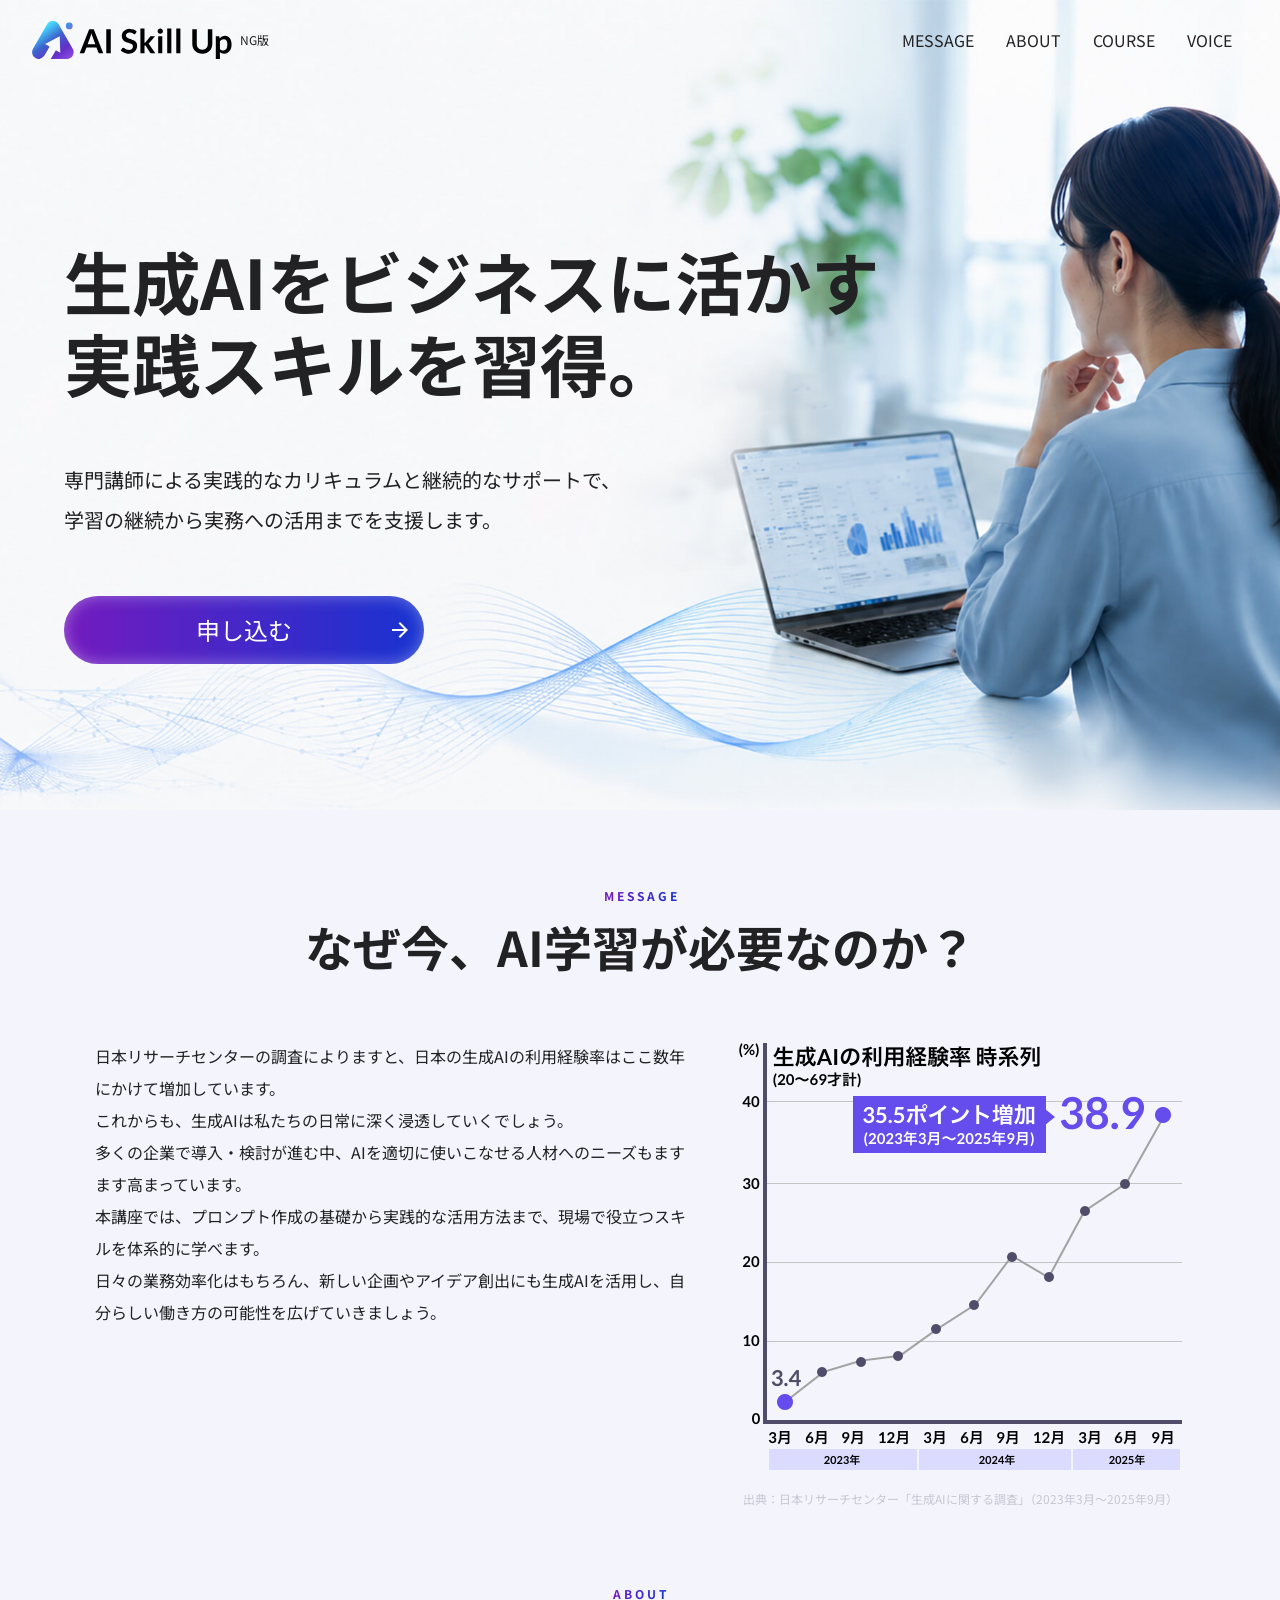
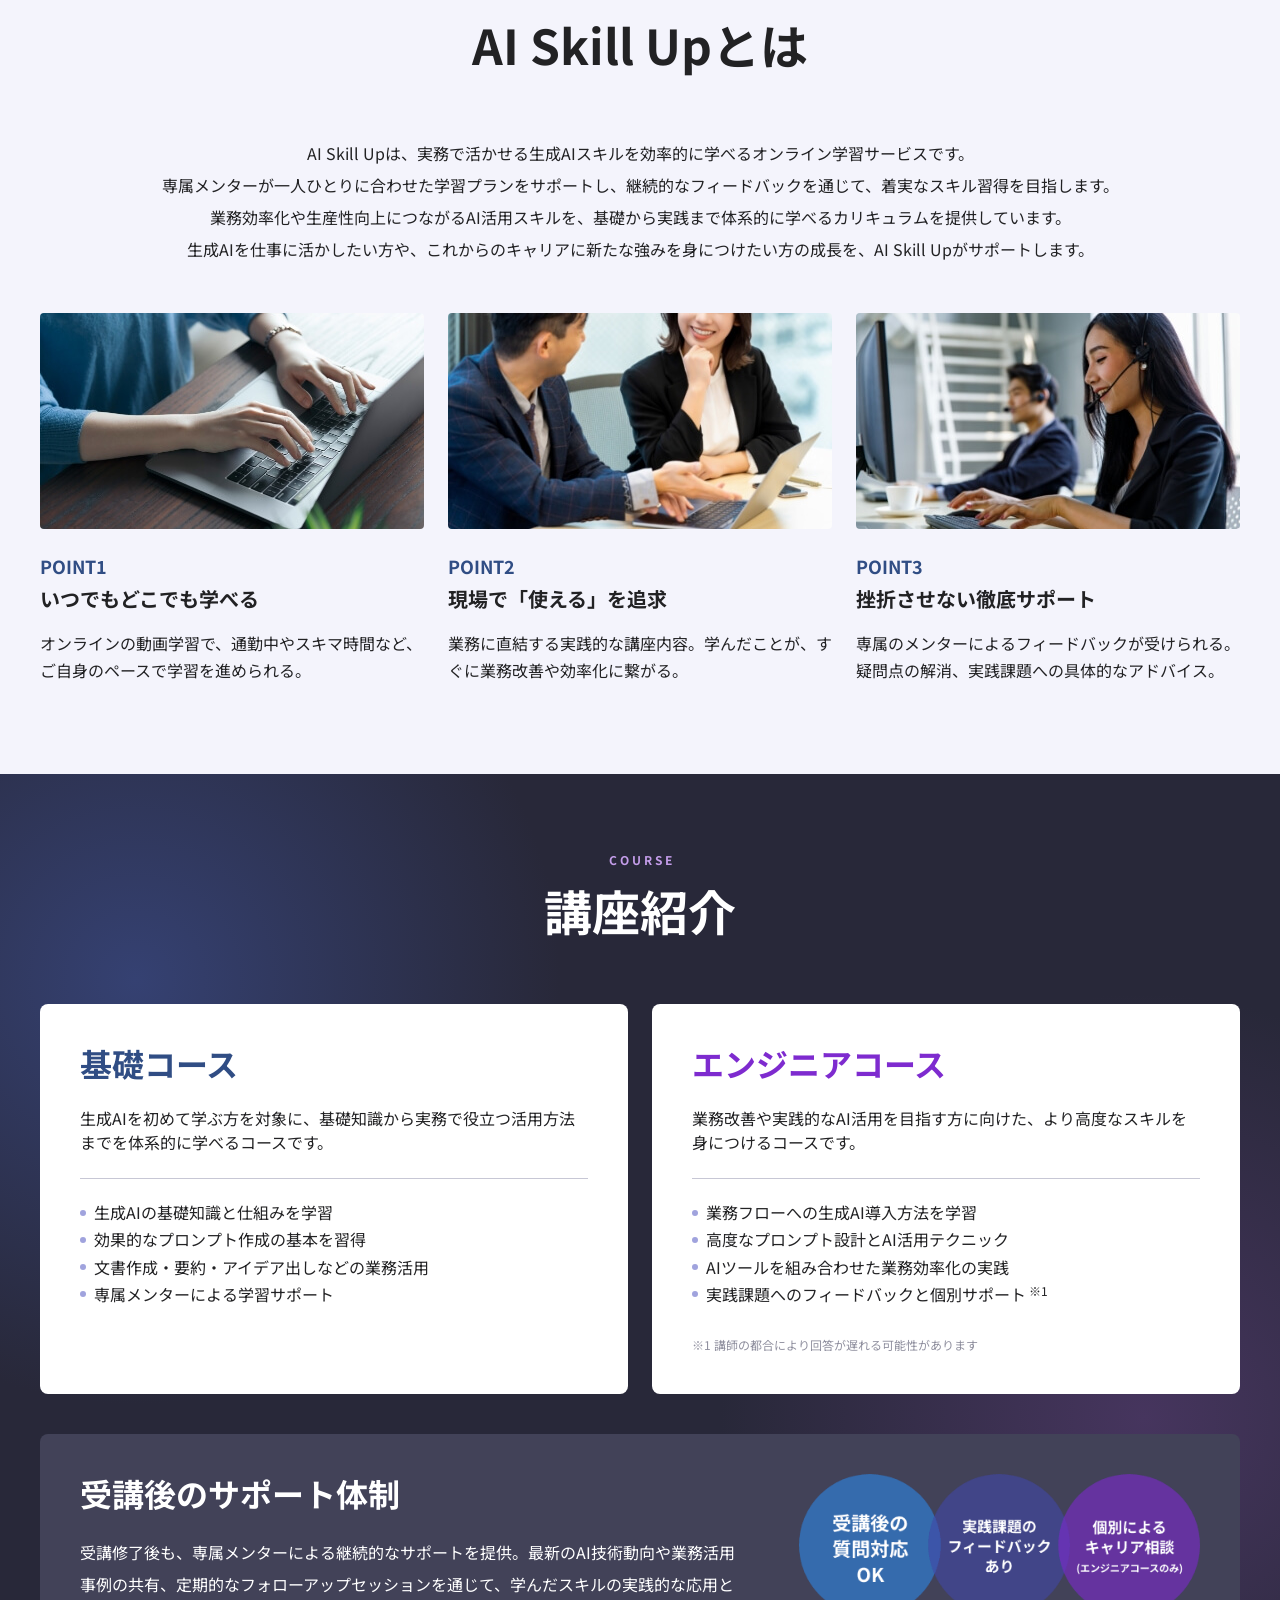
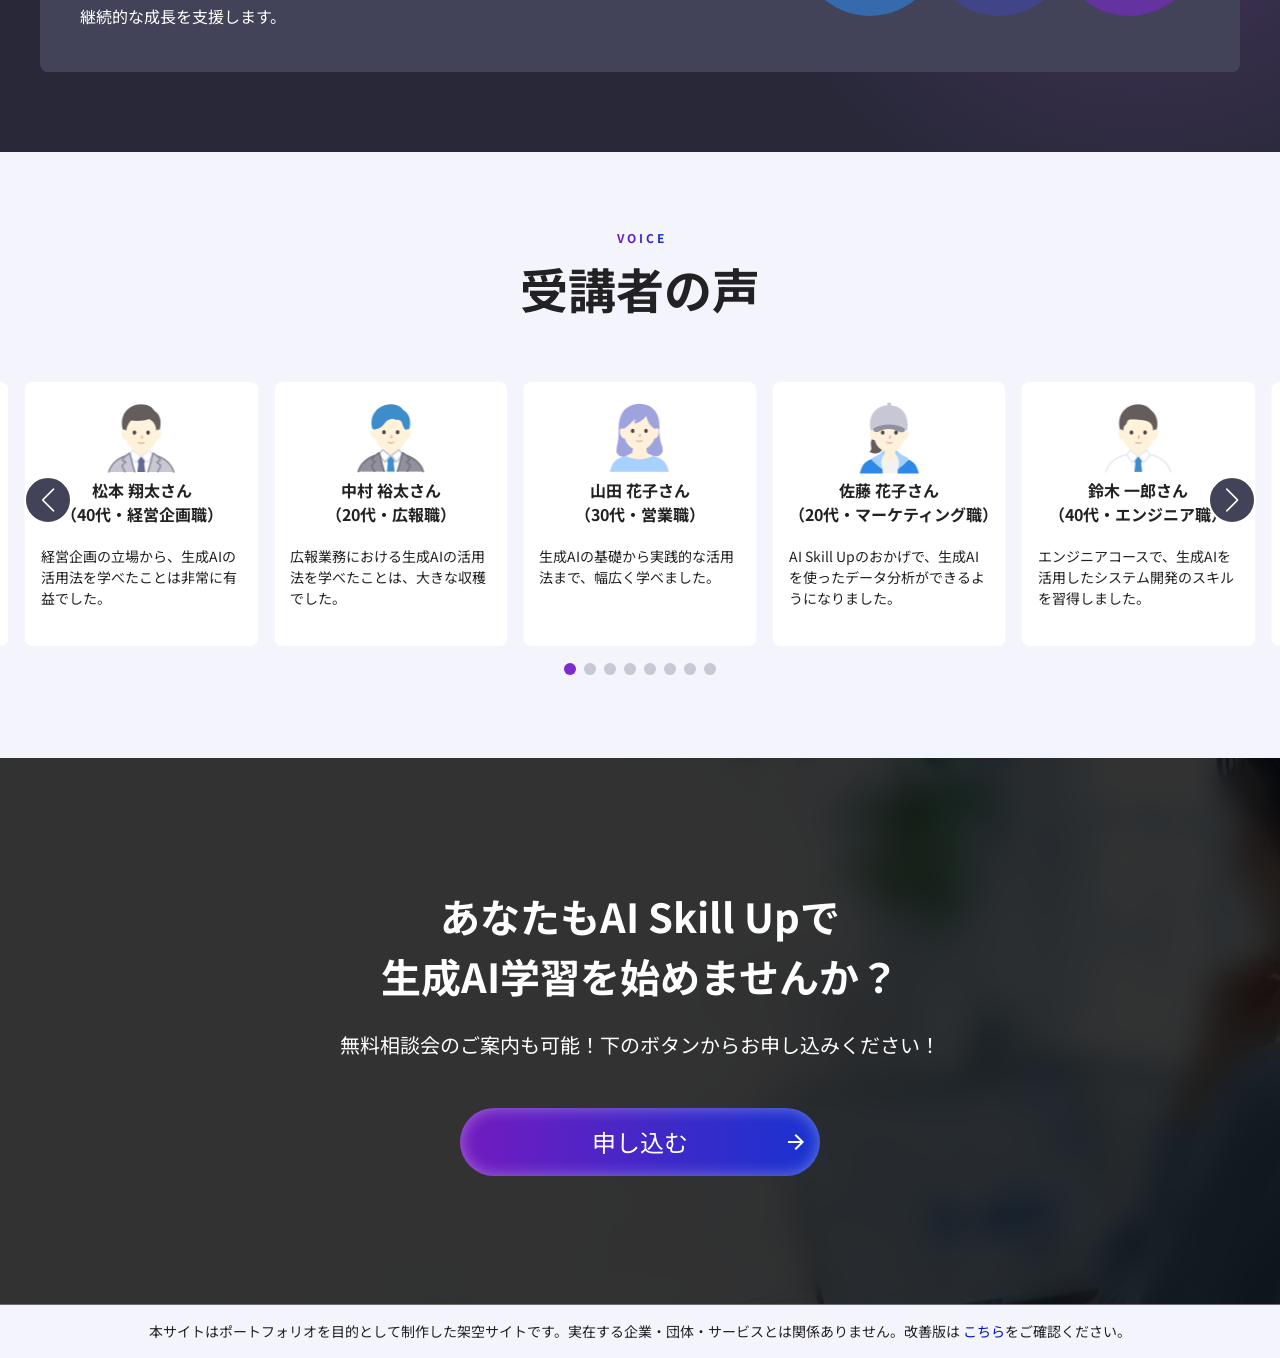
==== commit e0e60559: "Add files via upload" ====
--- a/index.html
+++ b/index.html
@@ -255,7 +255,7 @@
       
   <footer class="footer">
     <div class="caution" role="note">
-      <p>このサイトは体験用のダミーサイトです。<br class="sp_visible">改善版は
+      <p>本サイトはポートフォリオを目的として制作した架空サイトです。実在する企業・団体・サービスとは関係ありません。<br class="sp_visible">改善版は
         <a href="https://aomori-mikan.github.io/ai-skillup/" target="_blank" rel="noopener noreferrer" class="external">
           こちら
         </a>をご確認ください。
--- a/assets/css/style.css
+++ b/assets/css/style.css
@@ -1 +1 @@
-@charset "UTF-8";@import"https://fonts.googleapis.com/css2?family=Montserrat:wght@400;700&display=swap";@import"https://fonts.googleapis.com/css2?family=Noto+Sans+JP:wght@500&display=swap";@import"https://fonts.googleapis.com/css2?family=Noto+Sans+JP:wght@700&display=swap";/*! destyle.css v4.0.0 | MIT License | https://github.com/nicolas-cusan/destyle.css */*,:before,:after{box-sizing:border-box;border-style:solid;border-width:0}html{line-height:1.5;-webkit-text-size-adjust:100%;-webkit-tap-highlight-color:transparent;font-family:Noto Sans JP,游ゴシック Medium,Yu Gothic Medium,YuGothic M,YuGothic,-apple-system,BlinkMacSystemFont,Segoe UI,sans-serif;font-weight:400;color:#222224}body{margin:0;overflow-x:hidden}main{display:block}p,table,blockquote,address,pre,iframe,form,figure,dl{margin:0}h1,h2,h3,h4,h5,h6{font-size:inherit;font-weight:inherit;margin:0}ul,ol{margin:0;padding:0;list-style:none}dt{font-weight:700}dd{margin-left:0}hr{box-sizing:content-box;height:0;overflow:visible;border-top-width:1px;margin:0;clear:both;color:inherit}pre{font-family:monospace,monospace;font-size:inherit}address{font-style:inherit}a{background-color:transparent;text-decoration:none;color:inherit}abbr[title]{text-decoration:underline dotted}b,strong{font-weight:bolder}code,kbd,samp{font-family:monospace,monospace;font-size:inherit}small{font-size:80%}sub,sup{font-size:75%;line-height:0;position:relative;vertical-align:baseline}sub{bottom:-.25em}sup{top:-.5em}svg,img,embed,object,iframe{vertical-align:bottom}button,input,optgroup,select,textarea{-webkit-appearance:none;appearance:none;vertical-align:middle;color:inherit;font:inherit;background:transparent;padding:0;margin:0;border-radius:0;text-align:inherit;text-transform:inherit}button,[type=button],[type=reset],[type=submit]{cursor:pointer}button:disabled,[type=button]:disabled,[type=reset]:disabled,[type=submit]:disabled{cursor:default}:-moz-focusring{outline:auto}select:disabled{opacity:inherit}option{padding:0}fieldset{margin:0;padding:0;min-width:0}legend{padding:0}progress{vertical-align:baseline}textarea{overflow:auto}[type=number]::-webkit-inner-spin-button,[type=number]::-webkit-outer-spin-button{height:auto}[type=search]{outline-offset:-2px}[type=search]::-webkit-search-decoration{-webkit-appearance:none}::-webkit-file-upload-button{-webkit-appearance:button;font:inherit}[type=number]{-moz-appearance:textfield}label[for]{cursor:pointer}details{display:block}summary{display:list-item}[contenteditable]:focus{outline:auto}table{border-color:inherit;border-collapse:collapse}caption{text-align:left}td,th{vertical-align:top;padding:0}th{text-align:left;font-weight:700}*{margin:0;padding:0;border:0;outline:0;box-sizing:border-box;background:transparent}ul,ol{list-style:none}table{border-collapse:collapse;border-spacing:0}button,input,select,textarea{font:inherit;color:inherit;background:none;border:none;outline:none}a{text-decoration:none;color:inherit}html{scroll-behavior:smooth}#message:target,#feature:target,#course:target,#voice:target{animation:2.4s ease-in-out}.c-header{position:absolute;top:0;left:0;width:100%;z-index:100;display:flex;align-items:center;justify-content:space-between;padding:0 2rem;height:80px}.c-header .c-header__logo{display:flex;align-items:center;gap:.5rem}.c-header .c-header__logo img{width:200px;height:auto}.c-header .c-header__logo:after{content:"NG版";display:block;font-size:.75rem;color:#222224}.c-header .dialog .list{display:flex;gap:2rem}.c-header .dialog .list a{color:#222224;font-size:1rem;transition:all .3s ease}.c-header .dialog .list a:hover{opacity:.8}.c-header .dialog{border:none;padding:0}.c-header .nav_inner .list{display:flex}.c-header .nav_inner .list a{color:#222224;transition:all .3s ease}.c-header .nav_inner .list a:hover{opacity:.8}.c-header .hamburger{width:36px;height:36px;display:none;flex-direction:column;z-index:100;cursor:pointer}.c-header .hamburger .line-box{display:flex;flex-direction:column;align-items:center;justify-content:center}.c-header .hamburger:after{content:"MENU";display:block;font-size:.75rem;color:#222224;text-align:center}.c-header .hamburger .line-box .line{width:24px;display:block;display:flex;align-items:center;justify-content:center;height:2px;background:#222224;margin:2px 0;transition:all .3s ease}.c-header .hamburger.active .line-box .line:nth-child(1){transform:rotate(45deg) translate(4px,4px);background:#222224}.c-header .hamburger.active .line-box .line:nth-child(2){opacity:0}.c-header .hamburger.active .line-box .line:nth-child(3){transform:rotate(-45deg) translate(4.5px,-4.5px);background:#222224}.c-header .hamburger.active:after{content:"CLOSE";color:#222224}.c-header .hamburger p.text{line-height:1em;font-size:.75rem;color:#fff;text-align:center}.c-header .nav_inner .item{display:inline-block}.c-header .nav_inner .link{color:#333;text-decoration:none;font-size:1rem;padding:.5rem 1rem;transition:color .3s ease;display:block}@media screen and (max-width: 767px){.c-header .c-header__logo img{width:160px}.c-header .hamburger{display:flex;align-items:center}.c-header .nav_inner{position:absolute;top:10px;right:10px;width:70%;max-width:240px;background:#fff;box-shadow:0 3px 10px #c7c7d5;transition:right .3s ease;padding:3rem 1rem 1rem;border-radius:.5rem;display:none}.c-header .nav_inner.active{display:block}.c-header .hamburger p.text.active{display:none}.c-header .nav_inner .list{display:flex;flex-direction:column;gap:0}.c-header .nav_inner .list.item{flex-direction:column;color:#333;gap:0}.c-header .nav_inner .list a{padding:0rem 1rem;font-size:1.1rem;color:#000}}@media screen and (max-width: 767px){.overlay{display:none;position:fixed;top:0;left:0;width:100%;height:100%;background:#00000080;z-index:10}.overlay.active{display:block}}.footer{text-align:center;border-top:1px solid #6B6B74}.footer .caution{z-index:9;width:100%;text-align:center;font-size:.875rem;padding:1rem 2rem}.footer .caution a[target=_blank].external{text-decoration:none}.footer .caution a[target=_blank].external:after{content:none}.footer .copy{color:#242424;font-size:.75rem;padding:1rem 2rem}@media screen and (max-width: 767px){.footer .caution{font-size:.75rem}}.sp_visible{display:none}.sp_hidden{display:block}a[target=_blank]{color:#010fca;text-decoration:underline;text-underline-offset:2px;display:inline-flex;align-items:center}a[target=_blank]:after{content:"";display:inline-block;width:14px;height:14px;mask-image:url(../images/icon_externallink.svg);mask-repeat:no-repeat;mask-size:contain;mask-position:center center;background:currentColor}a[target=_blank]:hover{text-decoration:underline 2px}body{background:#f4f4fc}.mainvisual{width:100%;height:90vh;background:url(../images/mainvisual.jpg);background-size:cover;background-position:center top}.mainvisual .mainvisual_inner{padding:15rem 5vw 0;display:flex;flex-direction:column;gap:3.5rem}.mainvisual .mainvisual_inner h2.mainvisual_title{font-size:4.5rem;font-size:clamp(2rem,1rem + 4.098vw,4.5rem);color:#222224;font-weight:700;line-height:1.2em;width:15em;word-break:auto-phrase}.mainvisual .mainvisual_inner h2.mainvisual_title span{display:inline-block}.mainvisual .mainvisual_inner h2.mainvisual_title .note{font-size:1.125rem}.mainvisual .mainvisual_inner .mainvisual_subtitle{color:#222224;font-size:1.25rem;line-height:2em}.contact_btn{max-width:360px;height:auto;font-size:1.5rem;padding:1rem 2rem;background:linear-gradient(90deg,#731bbf,#1733d0);color:#fff;text-align:center;border-radius:50vw;position:relative;box-shadow:inset 0 0 1rem #ffffff5c;transition:all .3s ease}.contact_btn:after{position:absolute;right:1rem;top:50%;transform:translateY(-50%);content:"";display:inline-block;width:1rem;height:1rem;mask-image:url(../images/icon_arrow1-r.svg);mask-repeat:no-repeat;mask-size:contain;mask-position:center center;background:#fff;transition:all .3s ease}.contact_btn:hover{opacity:.8}.article_inner{padding:5rem 0;width:calc(100% - 40px);max-width:1200px;margin:0 auto}.article_inner .article_title{font-size:1.5rem;margin-bottom:2rem;text-align:center;display:flex;gap:1rem;flex-direction:column;align-items:center;justify-content:center;font-weight:700;line-height:1.2em;font-size:3rem;margin-bottom:4rem}.article_inner .article_title span.article_title_en{font-size:.75rem;line-height:1em;color:#c49dea}.article_inner .article_title span.article_title_en2{background:linear-gradient(90deg,#731bbf,#1733d0);-webkit-background-clip:text;-webkit-text-fill-color:transparent}.message{background:#f4f4fc}.message .article_inner{padding-bottom:0}.message .section_box{display:flex;gap:2.5rem;justify-content:center}.message .section_box .section_box_text{font-size:1rem;line-height:2em;display:flex;flex-direction:column;gap:2.5rem;width:50%}.message .section_box .section_box_image{width:50%;max-width:450px;height:auto}.message .section_box .section_box_image img{width:100%;max-width:100%;height:auto}.message .section_box .section_box_image .source{font-size:.75rem;color:#c7c7d5;margin-top:1.25rem;text-align:center}.about .article_title{color:#222224}.about .article_text{color:#222224;font-size:1rem;line-height:2em;text-align:center;margin-bottom:3rem}.about .boxlist{display:flex;gap:1.5rem;justify-content:center}.about .boxlist .boxlist_item{flex:1}.about .boxlist .boxlist_item .boxlist_image{display:flex;justify-content:center;align-items:center;overflow:hidden;margin-bottom:1.5rem;aspect-ratio:16/9;object-fit:cover;border-radius:.25rem}.about .boxlist .boxlist_item .boxlist_image img{width:100%;height:auto}.about .boxlist .boxlist_item .boxlist_title{font-size:1.25rem;font-weight:700;margin-bottom:1rem}.about .boxlist .boxlist_item .boxlist_title span{display:block;font-size:1.125rem;margin-bottom:.25rem;font-weight:700;color:#304d84}.about .boxlist .boxlist_item .boxlist_text{font-size:1rem;line-height:1.7rem;height:4em;overflow:hidden}.about .boxlist .boxlist_item:nth-child(1){order:3}.about .boxlist .boxlist_item:nth-child(2){order:2}.about .boxlist .boxlist_item:nth-child(3){order:1}.course{background:#282839;overflow:hidden}.course .article_inner .article_title{color:#fff;position:relative;z-index:1}.course .boxlist{display:flex;gap:1.5rem;justify-content:center;position:relative;z-index:0}.course .boxlist:before{display:block;z-index:-1;content:"";position:absolute;top:-39rem;left:-31.5rem;width:1200px;aspect-ratio:1;border-radius:50%;background:radial-gradient(circle,#354172,#282839 50% 100%)}.course .boxlist:after{display:block;z-index:-1;content:"";position:absolute;bottom:-39rem;right:-31.5rem;width:1200px;aspect-ratio:1;border-radius:50%;background:radial-gradient(circle,#46355e,#282839 50% 100%)}.course .boxlist .boxlist_item{flex:1;background:#fff;padding:2.5rem;border-radius:.5rem}.course .boxlist .boxlist_item .boxlist_title{font-size:2rem;font-weight:700;line-height:1.2em;margin-bottom:1.5rem;color:#304d84}.course .boxlist .boxlist_item .text{line-height:1.5em;margin-bottom:1.5rem;padding-bottom:1.5rem;border-bottom:1px solid #C7C7D5}.course .boxlist .boxlist_item .course_list{display:flex;gap:.5rem;flex-direction:column}.course .boxlist .boxlist_item .course_list li,.course .boxlist .boxlist_item .course_list div{line-height:1.2em;display:flex}.course .boxlist .boxlist_item .course_list li:before,.course .boxlist .boxlist_item .course_list div:before{position:relative;content:"";width:6px;height:6px;top:calc(.5em - 1.5px);margin-right:.5rem;background:#a0a3dd;border-radius:50%;display:inline-block}.course .boxlist .boxlist_item .course_list li sup,.course .boxlist .boxlist_item .course_list div sup{font-size:.75rem;line-height:1em;margin-left:.2rem;top:0rem}.course .boxlist .boxlist_item .note{margin-top:2rem;font-size:.75rem;color:#90909f}.course .boxlist .boxlist_item:last-child .boxlist_title{color:#7e2bcf}.course .boxlist .boxlist_item:last-child .course_list div:before{background:#cba3f2}.course .sub-box{margin-top:2.5rem;padding:2.5rem;background:#424258;border-radius:.5rem;display:flex;gap:4rem;justify-content:space-between;position:relative;z-index:2}.course .sub-box .sub-box_text{color:#fff;line-height:2em;width:70%}.course .sub-box .sub-box_text .sub-box_title{color:#fff;font-size:2rem;line-height:1.2em;margin-bottom:1.5rem;font-weight:700}.course .sub-box .sub-box_image{width:30rem;height:auto}.course .sub-box .sub-box_image img{width:100%;height:auto}.voice{width:100%}.voice .article_inner{width:100%;max-width:100%;margin:0 auto}.voice .article_inner .swiper{width:100%}.voice .article_inner .swiper .swiper-wrapper{display:flex;align-items:stretch;padding-bottom:32px}.voice .article_inner .swiper .swiper-wrapper .swiper-slide{width:auto;height:auto;background:#fff;border-radius:.5rem;padding:1rem;display:flex;flex-direction:column;align-items:center}.voice .article_inner .swiper .swiper-wrapper .swiper-slide img{width:5rem;height:5rem}.voice .article_inner .swiper .swiper-wrapper .swiper-slide .voice_name{text-align:center;font-weight:700;font-size:1rem;margin-bottom:1.25rem}.voice .article_inner .swiper .swiper-wrapper .swiper-slide .voice_text{font-size:.875rem;line-height:1.5em}.voice .article_inner .swiper .swiper-pagination{bottom:0rem}.voice .article_inner .swiper .swiper-pagination .swiper-pagination-bullet{display:inline-block;width:.75rem;height:.75rem;border-radius:50%;padding:0;background:#c7c7d5;opacity:1}.voice .article_inner .swiper .swiper-pagination .swiper-pagination-bullet-active{background:#7e2bcf}.voice .article_inner .swiper .swiper-pagination:focus-visible{outline:none}.voice .article_inner .swiper .swiper-button-next,.voice .article_inner .swiper .swiper-button-prev{left:1.5rem;background:#424258;border:2px solid #FFFFFF;border-radius:50%;width:3rem;height:3rem;top:calc(50% - 32px)}.voice .article_inner .swiper .swiper-button-next:after,.voice .article_inner .swiper .swiper-button-prev:after{font-size:1.5rem;color:#fff}.voice .article_inner .swiper .swiper-button-next:hover,.voice .article_inner .swiper .swiper-button-prev:hover{opacity:.8}.voice .article_inner .swiper .swiper-button-next{right:1.5rem;left:auto}.contact{background:url(../images/mainvisual.jpg);padding:8rem 2rem;display:flex;flex-direction:column;background-position:center center;position:relative}.contact:after{content:"";position:absolute;display:block;top:0;left:0;width:100%;height:100%;background-color:#000c;backdrop-filter:blur(15px)}.contact .contact_text{max-width:calc(800px + 4rem);margin:0 auto;text-align:center;font-size:2.5rem;color:#fff;font-weight:700;line-height:1.5em;margin-bottom:1.5rem;order:1;position:relative;z-index:1}.contact .contact_subtext{font-size:1.25rem;line-height:1.5em;color:#fff;text-align:center;margin-bottom:3rem;order:2;position:relative;z-index:1}.contact .contact_btn{max-width:360px;width:80vw;margin:0 auto;padding:1rem 2rem;display:block;order:3;position:relative;z-index:1}@media screen and (max-width: 1000px){.mainvisual .mainvisual_inner h2.mainvisual_title{width:100%}.mainvisual .mainvisual_inner h2.mainvisual_title span.sp_visible{display:inline-block}.course .sub-box{flex-direction:column;align-items:center}.course .sub-box .sub-box_text{width:100%}.course .sub-box .sub-box_image{width:100%;height:auto;display:flex;justify-content:center;align-items:center}.course .sub-box .sub-box_image img{width:50%;height:auto}}@media screen and (max-width: 767px){.sp_visible{display:block}.sp_hidden{display:none}.article_inner{padding:5rem 0;max-width:calc(100% - 40px)}.article_inner .article_title{font-size:28px;margin-bottom:2.5rem}.article_inner .article_title span.article_title_en{font-size:.75rem}.mainvisual{background-image:url(../images/mainvisual-sp.jpg);background-position:right center}.mainvisual .mainvisual_inner{padding:15vh 4vw 3rem;gap:1.75rem}.mainvisual .mainvisual_inner h2.mainvisual_title{line-height:1.5em}.mainvisual .mainvisual_inner .mainvisual_subtitle{font-size:.875rem}.contact_btn{max-width:360px;width:100%;font-size:1.25rem;margin:0 auto}.message .section_box{flex-direction:column}.message .section_box .section_box_text{font-size:.875rem;width:100%}.message .section_box .section_box_image{width:100%;height:auto;display:flex;flex-direction:column;align-items:center;margin:0 auto}.message .section_box .section_box_image img{width:80%;max-width:450px;height:auto}.about .article_text{font-size:.875rem;text-align:left}.about .boxlist{flex-direction:column;gap:3.5rem}.about .boxlist .boxlist_item .boxlist_image{aspect-ratio:16/9;margin-bottom:1.25rem}.about .boxlist .boxlist_item .boxlist_title span{font-size:.75rem;margin-bottom:.5rem}.about .boxlist .boxlist_item .boxlist_text{font-size:.875rem}.course .boxlist{flex-direction:column}.course .boxlist:before,.course .boxlist:after{display:none}.course .boxlist .boxlist_item{padding:1.5rem}.course .boxlist .boxlist_item .text,.course .boxlist .boxlist_item .course_list li{font-size:.875rem}.course .sub-box{flex-direction:column;gap:2rem;padding:1.5rem}.course .sub-box .sub-box_text{font-size:.875rem}.course .sub-box .sub-box_text .sub-box_title{font-size:1.5rem}.course .sub-box .sub-box_image,.course .sub-box .sub-box_image img{width:100%;height:auto}.voice .article_inner{margin:0 auto}.voice .article_inner .swiper{overflow:hidden}.voice .article_inner .swiper .swiper-button-next,.voice .article_inner .swiper .swiper-button-prev{display:none}.contact{background-position:center center}.contact .contact_text{font-size:1.5rem}.contact .contact_subtext{font-size:1rem}.contact .contact_btn{margin:0 auto}}:focus-visible{outline:none}@supports not selector(:focus-visible){:focus{outline:none}}label{font-size:1rem;color:#222224;margin-bottom:.5rem}div.label-title,p.label-title{font-weight:700;margin-bottom:.5rem}input::placeholder,textarea::placeholder{color:#c7c7d5;opacity:1}select option.placeholder-option,select option[disabled].placeholder-option{color:#c7c7d5}select:has(option:checked[value=""]){color:#c7c7d5;opacity:1}.required{font-size:.75rem;color:#cb2357;margin-left:.5rem;line-height:1em}input:not([type=radio]):not([type=checkbox]){width:100%;line-height:1.5em;background:#fff;border-radius:.25rem;border:1px solid #90909F;padding:.5rem .75rem}textarea{width:100%;line-height:1.5em;background:#fff;border-radius:.25rem;border:1px solid #90909F;padding:.5rem .75rem;min-height:5rem}select{line-height:1.2em;background:#fff;border-radius:.25rem;border:1px solid #90909F;padding:.5rem 2rem .5rem .75rem;position:relative;color:#90909f;-webkit-appearance:none;-moz-appearance:none;appearance:none;background-repeat:no-repeat;background-position:calc(100% - .5rem) center;background-size:.75rem .75rem;background-image:url(../images/selectbox-arrow.svg)}select:has(option:not([value=""]):checked){color:#000}input.is-invalid,textarea.is-invalid,select.is-invalid{outline:2px solid #CB2357}input.is-invalid:focus-visible,textarea.is-invalid:focus-visible,select.is-invalid:focus-visible{box-shadow:0 0 0 4px #cb235733}input[type=checkbox].is-invalid{outline:2px solid rgba(203,35,87,.12);box-shadow:0 0 0 4px #cb235714}.error{margin-top:.5rem}input[type=checkbox]{transform:scale(1.2);appearance:auto;-webkit-appearance:auto;-moz-appearance:auto}input[type=checkbox]:checked{background-color:#304d84}.checkbox-item{display:flex;align-items:center;gap:.5rem;padding-left:.25rem}.error{color:#cb2357;font-size:.75rem;margin-top:.5rem}.c-header.page{position:relative;display:flex;align-items:center;margin:0 auto;padding:2rem 0;justify-content:center}.c-header.page .c-header__logo img{width:160px;height:auto}.stepper-title{font-size:2rem;font-weight:700;line-height:1.2em;text-align:center;margin-bottom:2rem}.stepper{display:flex;justify-content:space-between;margin-bottom:3rem;position:relative;width:224px;margin:0 auto 2.5rem}.stepper:before{position:absolute;width:100%;height:1px;content:"";display:block;background-color:#90909f;top:16px;z-index:0}.stepper .step{display:inline-flex;align-items:center;justify-content:center;flex-direction:column;z-index:1;font-size:.875rem;position:relative}.stepper .step .step-number{background:#fff;border:1px solid #7E2BCF;color:#222224;width:2rem;height:2rem;display:flex;align-items:center;justify-content:center;border-radius:50%;font-weight:700;margin-bottom:.5rem}.stepper .step .tep-label{color:#222224;font-weight:400}.stepper .step.active .step-number{background:#7e2bcf;color:#fff}.stepper .step .visually-hidden{position:absolute;clip:rect(1px,1px,1px,1px);padding:0;border:0;height:1px;width:1px;overflow:hidden}.timeout-message{max-width:814px;margin:0 auto;padding:1.25rem;margin-bottom:2rem;background:#cb23571a;border-radius:.5rem;text-align:center;color:#cb2357}.form-container{max-width:814px;margin:0 auto;padding:2rem;background:#fff;border-radius:.5rem;display:flex;flex-direction:column;gap:2rem}.form-container .form-group{display:flex;flex-direction:column}.form-container .form-group .sr-only{position:absolute;width:1px;height:1px;padding:0;margin:-1px;overflow:hidden;clip:rect(0,0,0,0);white-space:nowrap;border:0}.form-container .form-group.name .name-group{display:flex;gap:1rem;flex-wrap:wrap}.form-container .form-group.name .name-group input#lastName,.form-container .form-group.name .name-group input#firstName{flex:2}.form-container .birth-group{display:flex;gap:.25rem;align-items:center;flex-wrap:wrap}.form-container .birth-group select{line-height:1.5em}.form-container .form-group.tel input{width:50%}.form-container .form-group.select-course select,.form-container .form-group.select.age select,.form-container .form-group.select.occupation select,.form-container .form-group.select.gender select{width:50%;line-height:1.5em}.form-container .checkbox-item-wrap{display:flex}.form-instruction{max-width:814px;margin:3rem auto 1.5rem;text-align:center}.form-instruction .entry_user_policy_check_wrap{display:inline-flex;justify-content:center;gap:.5rem;align-items:center;margin-top:.75rem;background:#e9e9f0;border-radius:4px;margin-bottom:0rem;padding:.5rem 1rem}.form-instruction .entry_user_policy_check_wrap #entry_user_policy_check.is-invalid{background:#cb235733}.box_bottom{display:flex;justify-content:center;margin:2rem 0 5rem}.box_bottom input.btn-primary,.box_bottom button.btn-primary{max-width:360px;width:100%;font-size:1rem;padding:1rem 2rem;line-height:1rem;background:#7e2bcf;color:#fff;text-align:center;border-radius:50vw;position:relative;transition:all .3s ease;border:none}.box_bottom input.btn-primary:after,.box_bottom button.btn-primary:after{position:absolute;right:1rem;top:50%;transform:translateY(-50%);content:"";display:inline-block;width:1rem;height:1rem;mask-image:url(../images/icon_arrow1-r.svg);mask-repeat:no-repeat;mask-size:contain;mask-position:center center;background:#fff}.box_bottom input.btn-primary:hover,.box_bottom button.btn-primary:hover{opacity:.8;background:#7e2bcf}@media only screen and (max-width: 900px){.form-container{margin:0 5%}}@media screen and (max-width: 767px){.form-container{padding:2rem 1rem}.form-container .form-group.name .name-group{flex-direction:column}.form-container .birth-group{flex-wrap:nowrap}select#birthYear{width:36%}select#birthMonth,select#birthDay{width:20%}.form-container .form-group.tel input,.form-container .form-group.select-course select{width:100%}.form-instruction,.timeout-message{width:90%}.form-container .form-group.select.age select,.form-container .form-group.select.occupation select,.form-container .form-group.select.gender select{width:100%}}#confirmContainer .confirm-list{display:flex;flex-direction:column;gap:2rem}#confirmContainer .confirm-list .confirm-list-item{display:flex;gap:1rem}#confirmContainer .confirm-list .confirm-list-item dt{width:12rem}#confirmContainer .confirm-list .confirm-list-item dd{width:calc(100% - 13rem)}.box_bottom2{display:flex;align-items:center;gap:20px;justify-content:center;flex-direction:column;margin:40px 0 120px}.box_bottom2 .btn{width:360px;line-height:1rem;padding:.9375rem 1rem;border:1px solid #000;border-radius:50vw;position:relative;text-align:center;display:block}.box_bottom2 .btn3{color:#c7c7d5}.box_bottom2 .btn-primary{background:#424258;color:#fff}.box_bottom2 .btn-primary:after{position:absolute;right:1rem;top:50%;transform:translateY(-50%);content:"";display:inline-block;width:1rem;height:1rem;mask-image:url(../images/icon_arrow1-r.svg);mask-repeat:no-repeat;mask-size:contain;mask-position:center center;background:#fff}.box_bottom2 .btn-secondary{background:#fff;transition:all .3s ease}.box_bottom2 .btn-secondary:before{position:absolute;left:1rem;top:50%;transform:translateY(-50%) rotate(180deg);content:"";display:inline-block;width:1rem;height:1rem;mask-image:url(../images/icon_arrow1-r.svg);mask-repeat:no-repeat;mask-size:contain;mask-position:center center;background:#222224}.box_bottom2 .btn-secondary:hover{opacity:.6}@media screen and (max-width: 767px){#confirmContainer .confirm-list .confirm-list-item{flex-direction:column;gap:.5rem}#confirmContainer .confirm-list .confirm-list-item dd{width:100%}}body[data-page=complete]{min-height:100vh;position:relative}body[data-page=complete] .footer{position:absolute;bottom:0;left:0;width:100%}.form-container.complete{text-align:center;background:none}.form-container.complete .sub-message{font-size:.875rem;color:#6b6b74}.form-container.complete .btn{position:relative;width:320px;font-size:1rem;padding:.75rem 2rem;background:#fff;text-align:center;border-radius:50vw;border:1px solid #424258;margin:0 auto;transition:all .3s ease}.form-container.complete .btn:before{position:absolute;left:1rem;top:50%;transform:translateY(-50%) rotate(180deg);content:"";display:inline-block;width:1rem;height:1rem;mask-image:url(../images/icon_arrow1-r.svg);mask-repeat:no-repeat;mask-size:contain;mask-position:center center;background:#424258}.form-container.complete .btn:hover{opacity:.6}.u-hide{display:none!important}@font-face{font-family:swiper-icons;src:url(data:application/font-woff;charset=utf-8;base64,\ [base64]//wADZ2x5ZgAAAywAAADMAAAD2MHtryVoZWFkAAABbAAAADAAAAA2E2+eoWhoZWEAAAGcAAAAHwAAACQC9gDzaG10eAAAAigAAAAZAAAArgJkABFsb2NhAAAC0AAAAFoAAABaFQAUGG1heHAAAAG8AAAAHwAAACAAcABAbmFtZQAAA/gAAAE5AAACXvFdBwlwb3N0AAAFNAAAAGIAAACE5s74hXjaY2BkYGAAYpf5Hu/j+W2+MnAzMYDAzaX6QjD6/4//Bxj5GA8AuRwMYGkAPywL13jaY2BkYGA88P8Agx4j+/8fQDYfA1AEBWgDAIB2BOoAeNpjYGRgYNBh4GdgYgABEMnIABJzYNADCQAACWgAsQB42mNgYfzCOIGBlYGB0YcxjYGBwR1Kf2WQZGhhYGBiYGVmgAFGBiQQkOaawtDAoMBQxXjg/wEGPcYDDA4wNUA2CCgwsAAAO4EL6gAAeNpj2M0gyAACqxgGNWBkZ2D4/wMA+xkDdgAAAHjaY2BgYGaAYBkGRgYQiAHyGMF8FgYHIM3DwMHABGQrMOgyWDLEM1T9/w8UBfEMgLzE////P/5//f/V/xv+r4eaAAeMbAxwIUYmIMHEgKYAYjUcsDAwsLKxc3BycfPw8jEQA/[base64]/uznmfPFBNODM2K7MTQ45YEAZqGP81AmGGcF3iPqOop0r1SPTaTbVkfUe4HXj97wYE+yNwWYxwWu4v1ugWHgo3S1XdZEVqWM7ET0cfnLGxWfkgR42o2PvWrDMBSFj/IHLaF0zKjRgdiVMwScNRAoWUoH78Y2icB/yIY09An6AH2Bdu/UB+yxopYshQiEvnvu0dURgDt8QeC8PDw7Fpji3fEA4z/PEJ6YOB5hKh4dj3EvXhxPqH/SKUY3rJ7srZ4FZnh1PMAtPhwP6fl2PMJMPDgeQ4rY8YT6Gzao0eAEA409DuggmTnFnOcSCiEiLMgxCiTI6Cq5DZUd3Qmp10vO0LaLTd2cjN4fOumlc7lUYbSQcZFkutRG7g6JKZKy0RmdLY680CDnEJ+UMkpFFe1RN7nxdVpXrC4aTtnaurOnYercZg2YVmLN/d/gczfEimrE/fs/bOuq29Zmn8tloORaXgZgGa78yO9/cnXm2BpaGvq25Dv9S4E9+5SIc9PqupJKhYFSSl47+Qcr1mYNAAAAeNptw0cKwkAAAMDZJA8Q7OUJvkLsPfZ6zFVERPy8qHh2YER+3i/BP83vIBLLySsoKimrqKqpa2hp6+jq6RsYGhmbmJqZSy0sraxtbO3sHRydnEMU4uR6yx7JJXveP7WrDycAAAAAAAH//wACeNpjYGRgYOABYhkgZgJCZgZNBkYGLQZtIJsFLMYAAAw3ALgAeNolizEKgDAQBCchRbC2sFER0YD6qVQiBCv/H9ezGI6Z5XBAw8CBK/m5iQQVauVbXLnOrMZv2oLdKFa8Pjuru2hJzGabmOSLzNMzvutpB3N42mNgZGBg4GKQYzBhYMxJLMlj4GBgAYow/P/PAJJhLM6sSoWKfWCAAwDAjgbRAAB42mNgYGBkAIIbCZo5IPrmUn0hGA0AO8EFTQAA);font-weight:400;font-style:normal}.swiper-button-prev,.swiper-button-next{position:absolute;top:var(--swiper-navigation-top-offset, 50%);width:calc(var(--swiper-navigation-size) / 44 * 27);height:var(--swiper-navigation-size);margin-top:calc(0px - var(--swiper-navigation-size) / 2);z-index:10;cursor:pointer;display:flex;align-items:center;justify-content:center;color:var(--swiper-navigation-color, var(--swiper-theme-color))}@font-face{font-family:swiper-icons;src:url(data:application/font-woff;charset=utf-8;base64,\ [base64]//wADZ2x5ZgAAAywAAADMAAAD2MHtryVoZWFkAAABbAAAADAAAAA2E2+eoWhoZWEAAAGcAAAAHwAAACQC9gDzaG10eAAAAigAAAAZAAAArgJkABFsb2NhAAAC0AAAAFoAAABaFQAUGG1heHAAAAG8AAAAHwAAACAAcABAbmFtZQAAA/gAAAE5AAACXvFdBwlwb3N0AAAFNAAAAGIAAACE5s74hXjaY2BkYGAAYpf5Hu/j+W2+MnAzMYDAzaX6QjD6/4//Bxj5GA8AuRwMYGkAPywL13jaY2BkYGA88P8Agx4j+/8fQDYfA1AEBWgDAIB2BOoAeNpjYGRgYNBh4GdgYgABEMnIABJzYNADCQAACWgAsQB42mNgYfzCOIGBlYGB0YcxjYGBwR1Kf2WQZGhhYGBiYGVmgAFGBiQQkOaawtDAoMBQxXjg/wEGPcYDDA4wNUA2CCgwsAAAO4EL6gAAeNpj2M0gyAACqxgGNWBkZ2D4/wMA+xkDdgAAAHjaY2BgYGaAYBkGRgYQiAHyGMF8FgYHIM3DwMHABGQrMOgyWDLEM1T9/w8UBfEMgLzE////P/5//f/V/xv+r4eaAAeMbAxwIUYmIMHEgKYAYjUcsDAwsLKxc3BycfPw8jEQA/[base64]/uznmfPFBNODM2K7MTQ45YEAZqGP81AmGGcF3iPqOop0r1SPTaTbVkfUe4HXj97wYE+yNwWYxwWu4v1ugWHgo3S1XdZEVqWM7ET0cfnLGxWfkgR42o2PvWrDMBSFj/IHLaF0zKjRgdiVMwScNRAoWUoH78Y2icB/yIY09An6AH2Bdu/UB+yxopYshQiEvnvu0dURgDt8QeC8PDw7Fpji3fEA4z/PEJ6YOB5hKh4dj3EvXhxPqH/SKUY3rJ7srZ4FZnh1PMAtPhwP6fl2PMJMPDgeQ4rY8YT6Gzao0eAEA409DuggmTnFnOcSCiEiLMgxCiTI6Cq5DZUd3Qmp10vO0LaLTd2cjN4fOumlc7lUYbSQcZFkutRG7g6JKZKy0RmdLY680CDnEJ+UMkpFFe1RN7nxdVpXrC4aTtnaurOnYercZg2YVmLN/d/gczfEimrE/fs/bOuq29Zmn8tloORaXgZgGa78yO9/cnXm2BpaGvq25Dv9S4E9+5SIc9PqupJKhYFSSl47+Qcr1mYNAAAAeNptw0cKwkAAAMDZJA8Q7OUJvkLsPfZ6zFVERPy8qHh2YER+3i/BP83vIBLLySsoKimrqKqpa2hp6+jq6RsYGhmbmJqZSy0sraxtbO3sHRydnEMU4uR6yx7JJXveP7WrDycAAAAAAAH//wACeNpjYGRgYOABYhkgZgJCZgZNBkYGLQZtIJsFLMYAAAw3ALgAeNolizEKgDAQBCchRbC2sFER0YD6qVQiBCv/H9ezGI6Z5XBAw8CBK/m5iQQVauVbXLnOrMZv2oLdKFa8Pjuru2hJzGabmOSLzNMzvutpB3N42mNgZGBg4GKQYzBhYMxJLMlj4GBgAYow/P/PAJJhLM6sSoWKfWCAAwDAjgbRAAB42mNgYGBkAIIbCZo5IPrmUn0hGA0AO8EFTQAA);font-weight:400;font-style:normal}:root{--swiper-theme-color: #007aff}:host{position:relative;display:block;margin-left:auto;margin-right:auto;z-index:1}.swiper{margin-left:auto;margin-right:auto;position:relative;overflow:hidden;list-style:none;padding:0;z-index:1;display:block}.swiper-vertical>.swiper-wrapper{flex-direction:column}.swiper-wrapper{position:relative;width:100%;height:100%;z-index:1;display:flex;transition-property:transform;transition-timing-function:var(--swiper-wrapper-transition-timing-function, initial);box-sizing:content-box}.swiper-android .swiper-slide,.swiper-ios .swiper-slide,.swiper-wrapper{transform:translateZ(0)}.swiper-horizontal{touch-action:pan-y}.swiper-vertical{touch-action:pan-x}.swiper-slide{flex-shrink:0;width:100%;height:100%;position:relative;transition-property:transform;display:block}.swiper-slide-invisible-blank{visibility:hidden}.swiper-autoheight,.swiper-autoheight .swiper-slide{height:auto}.swiper-autoheight .swiper-wrapper{align-items:flex-start;transition-property:transform,height}.swiper-backface-hidden .swiper-slide{transform:translateZ(0);-webkit-backface-visibility:hidden;backface-visibility:hidden}.swiper-3d.swiper-css-mode .swiper-wrapper{perspective:1200px}.swiper-3d .swiper-wrapper{transform-style:preserve-3d}.swiper-3d{perspective:1200px}.swiper-3d .swiper-slide,.swiper-3d .swiper-cube-shadow{transform-style:preserve-3d}.swiper-css-mode>.swiper-wrapper{overflow:auto;scrollbar-width:none;-ms-overflow-style:none}.swiper-css-mode>.swiper-wrapper::-webkit-scrollbar{display:none}.swiper-css-mode>.swiper-wrapper>.swiper-slide{scroll-snap-align:start start}.swiper-css-mode.swiper-horizontal>.swiper-wrapper{scroll-snap-type:x mandatory}.swiper-css-mode.swiper-vertical>.swiper-wrapper{scroll-snap-type:y mandatory}.swiper-css-mode.swiper-free-mode>.swiper-wrapper{scroll-snap-type:none}.swiper-css-mode.swiper-free-mode>.swiper-wrapper>.swiper-slide{scroll-snap-align:none}.swiper-css-mode.swiper-centered>.swiper-wrapper:before{content:"";flex-shrink:0;order:9999}.swiper-css-mode.swiper-centered>.swiper-wrapper>.swiper-slide{scroll-snap-align:center center;scroll-snap-stop:always}.swiper-css-mode.swiper-centered.swiper-horizontal>.swiper-wrapper>.swiper-slide:first-child{margin-inline-start:var(--swiper-centered-offset-before)}.swiper-css-mode.swiper-centered.swiper-horizontal>.swiper-wrapper:before{height:100%;min-height:1px;width:var(--swiper-centered-offset-after)}.swiper-css-mode.swiper-centered.swiper-vertical>.swiper-wrapper>.swiper-slide:first-child{margin-block-start:var(--swiper-centered-offset-before)}.swiper-css-mode.swiper-centered.swiper-vertical>.swiper-wrapper:before{width:100%;min-width:1px;height:var(--swiper-centered-offset-after)}.swiper-3d .swiper-slide-shadow,.swiper-3d .swiper-slide-shadow-left,.swiper-3d .swiper-slide-shadow-right,.swiper-3d .swiper-slide-shadow-top,.swiper-3d .swiper-slide-shadow-bottom{position:absolute;left:0;top:0;width:100%;height:100%;pointer-events:none;z-index:10}.swiper-3d .swiper-slide-shadow{background:#00000026}.swiper-3d .swiper-slide-shadow-left{background-image:linear-gradient(to left,#00000080,#0000)}.swiper-3d .swiper-slide-shadow-right{background-image:linear-gradient(to right,#00000080,#0000)}.swiper-3d .swiper-slide-shadow-top{background-image:linear-gradient(to top,#00000080,#0000)}.swiper-3d .swiper-slide-shadow-bottom{background-image:linear-gradient(to bottom,#00000080,#0000)}.swiper-lazy-preloader{width:42px;height:42px;position:absolute;left:50%;top:50%;margin-left:-21px;margin-top:-21px;z-index:10;transform-origin:50%;box-sizing:border-box;border:4px solid var(--swiper-preloader-color, var(--swiper-theme-color));border-radius:50%;border-top-color:transparent}.swiper:not(.swiper-watch-progress) .swiper-lazy-preloader,.swiper-watch-progress .swiper-slide-visible .swiper-lazy-preloader{animation:swiper-preloader-spin 1s infinite linear}.swiper-lazy-preloader-white{--swiper-preloader-color: #fff}.swiper-lazy-preloader-black{--swiper-preloader-color: #000}@keyframes swiper-preloader-spin{0%{transform:rotate(0)}to{transform:rotate(360deg)}}.swiper-virtual .swiper-slide{-webkit-backface-visibility:hidden;transform:translateZ(0)}.swiper-virtual.swiper-css-mode .swiper-wrapper:after{content:"";position:absolute;left:0;top:0;pointer-events:none}.swiper-virtual.swiper-css-mode.swiper-horizontal .swiper-wrapper:after{height:1px;width:var(--swiper-virtual-size)}.swiper-virtual.swiper-css-mode.swiper-vertical .swiper-wrapper:after{width:1px;height:var(--swiper-virtual-size)}:root{--swiper-navigation-size: 44px}.swiper-button-prev,.swiper-button-next{position:absolute;top:var(--swiper-navigation-top-offset, 50%);width:calc(var(--swiper-navigation-size) / 44 * 27);height:var(--swiper-navigation-size);margin-top:calc(0px - (var(--swiper-navigation-size) / 2));z-index:10;cursor:pointer;display:flex;align-items:center;justify-content:center;color:var(--swiper-navigation-color, var(--swiper-theme-color))}.swiper-button-prev.swiper-button-disabled,.swiper-button-next.swiper-button-disabled{opacity:.35;cursor:auto;pointer-events:none}.swiper-button-prev.swiper-button-hidden,.swiper-button-next.swiper-button-hidden{opacity:0;cursor:auto;pointer-events:none}.swiper-navigation-disabled .swiper-button-prev,.swiper-navigation-disabled .swiper-button-next{display:none!important}.swiper-button-prev svg,.swiper-button-next svg{width:100%;height:100%;object-fit:contain;transform-origin:center}.swiper-rtl .swiper-button-prev svg,.swiper-rtl .swiper-button-next svg{transform:rotate(180deg)}.swiper-button-prev,.swiper-rtl .swiper-button-next{left:var(--swiper-navigation-sides-offset, 10px);right:auto}.swiper-button-lock{display:none}.swiper-button-prev:after,.swiper-button-next:after{font-family:swiper-icons;font-size:var(--swiper-navigation-size);text-transform:none!important;letter-spacing:0;font-variant:initial;line-height:1}.swiper-button-prev:after,.swiper-rtl .swiper-button-next:after{content:"prev"}.swiper-button-next,.swiper-rtl .swiper-button-prev{right:var(--swiper-navigation-sides-offset, 10px);left:auto}.swiper-button-next:after,.swiper-rtl .swiper-button-prev:after{content:"next"}.swiper-pagination{position:absolute;text-align:center;transition:.3s opacity;transform:translateZ(0);z-index:10}.swiper-pagination.swiper-pagination-hidden{opacity:0}.swiper-pagination-disabled>.swiper-pagination,.swiper-pagination.swiper-pagination-disabled{display:none!important}.swiper-pagination-fraction,.swiper-pagination-custom,.swiper-horizontal>.swiper-pagination-bullets,.swiper-pagination-bullets.swiper-pagination-horizontal{bottom:var(--swiper-pagination-bottom, 8px);top:var(--swiper-pagination-top, auto);left:0;width:100%}.swiper-pagination-bullets-dynamic{overflow:hidden;font-size:0}.swiper-pagination-bullets-dynamic .swiper-pagination-bullet{transform:scale(.33);position:relative}.swiper-pagination-bullets-dynamic .swiper-pagination-bullet-active,.swiper-pagination-bullets-dynamic .swiper-pagination-bullet-active-main{transform:scale(1)}.swiper-pagination-bullets-dynamic .swiper-pagination-bullet-active-prev{transform:scale(.66)}.swiper-pagination-bullets-dynamic .swiper-pagination-bullet-active-prev-prev{transform:scale(.33)}.swiper-pagination-bullets-dynamic .swiper-pagination-bullet-active-next{transform:scale(.66)}.swiper-pagination-bullets-dynamic .swiper-pagination-bullet-active-next-next{transform:scale(.33)}.swiper-pagination-bullet{width:var(--swiper-pagination-bullet-width, var(--swiper-pagination-bullet-size, 8px));height:var(--swiper-pagination-bullet-height, var(--swiper-pagination-bullet-size, 8px));display:inline-block;border-radius:var(--swiper-pagination-bullet-border-radius, 50%);background:var(--swiper-pagination-bullet-inactive-color, #000);opacity:var(--swiper-pagination-bullet-inactive-opacity, .2)}button.swiper-pagination-bullet{border:none;margin:0;padding:0;box-shadow:none;-webkit-appearance:none;appearance:none}.swiper-pagination-clickable .swiper-pagination-bullet{cursor:pointer}.swiper-pagination-bullet:only-child{display:none!important}.swiper-pagination-bullet-active{opacity:var(--swiper-pagination-bullet-opacity, 1);background:var(--swiper-pagination-color, var(--swiper-theme-color))}.swiper-vertical>.swiper-pagination-bullets,.swiper-pagination-vertical.swiper-pagination-bullets{right:var(--swiper-pagination-right, 8px);left:var(--swiper-pagination-left, auto);top:50%;transform:translate3d(0,-50%,0)}.swiper-vertical>.swiper-pagination-bullets .swiper-pagination-bullet,.swiper-pagination-vertical.swiper-pagination-bullets .swiper-pagination-bullet{margin:var(--swiper-pagination-bullet-vertical-gap, 6px) 0;display:block}.swiper-vertical>.swiper-pagination-bullets.swiper-pagination-bullets-dynamic,.swiper-pagination-vertical.swiper-pagination-bullets.swiper-pagination-bullets-dynamic{top:50%;transform:translateY(-50%);width:8px}.swiper-vertical>.swiper-pagination-bullets.swiper-pagination-bullets-dynamic .swiper-pagination-bullet,.swiper-pagination-vertical.swiper-pagination-bullets.swiper-pagination-bullets-dynamic .swiper-pagination-bullet{display:inline-block;transition:.2s transform,.2s top}.swiper-horizontal>.swiper-pagination-bullets .swiper-pagination-bullet,.swiper-pagination-horizontal.swiper-pagination-bullets .swiper-pagination-bullet{margin:0 var(--swiper-pagination-bullet-horizontal-gap, 4px)}.swiper-horizontal>.swiper-pagination-bullets.swiper-pagination-bullets-dynamic,.swiper-pagination-horizontal.swiper-pagination-bullets.swiper-pagination-bullets-dynamic{left:50%;transform:translate(-50%);white-space:nowrap}.swiper-horizontal>.swiper-pagination-bullets.swiper-pagination-bullets-dynamic .swiper-pagination-bullet,.swiper-pagination-horizontal.swiper-pagination-bullets.swiper-pagination-bullets-dynamic .swiper-pagination-bullet{transition:.2s transform,.2s left}.swiper-horizontal.swiper-rtl>.swiper-pagination-bullets-dynamic .swiper-pagination-bullet{transition:.2s transform,.2s right}.swiper-pagination-fraction{color:var(--swiper-pagination-fraction-color, inherit)}.swiper-pagination-progressbar{background:var(--swiper-pagination-progressbar-bg-color, rgba(0, 0, 0, .25));position:absolute}.swiper-pagination-progressbar .swiper-pagination-progressbar-fill{background:var(--swiper-pagination-color, var(--swiper-theme-color));position:absolute;left:0;top:0;width:100%;height:100%;transform:scale(0);transform-origin:left top}.swiper-rtl .swiper-pagination-progressbar .swiper-pagination-progressbar-fill{transform-origin:right top}.swiper-horizontal>.swiper-pagination-progressbar,.swiper-pagination-progressbar.swiper-pagination-horizontal,.swiper-vertical>.swiper-pagination-progressbar.swiper-pagination-progressbar-opposite,.swiper-pagination-progressbar.swiper-pagination-vertical.swiper-pagination-progressbar-opposite{width:100%;height:var(--swiper-pagination-progressbar-size, 4px);left:0;top:0}.swiper-vertical>.swiper-pagination-progressbar,.swiper-pagination-progressbar.swiper-pagination-vertical,.swiper-horizontal>.swiper-pagination-progressbar.swiper-pagination-progressbar-opposite,.swiper-pagination-progressbar.swiper-pagination-horizontal.swiper-pagination-progressbar-opposite{width:var(--swiper-pagination-progressbar-size, 4px);height:100%;left:0;top:0}.swiper-pagination-lock{display:none}.swiper-scrollbar{border-radius:var(--swiper-scrollbar-border-radius, 10px);position:relative;touch-action:none;background:var(--swiper-scrollbar-bg-color, rgba(0, 0, 0, .1))}.swiper-scrollbar-disabled>.swiper-scrollbar,.swiper-scrollbar.swiper-scrollbar-disabled{display:none!important}.swiper-horizontal>.swiper-scrollbar,.swiper-scrollbar.swiper-scrollbar-horizontal{position:absolute;left:var(--swiper-scrollbar-sides-offset, 1%);bottom:var(--swiper-scrollbar-bottom, 4px);top:var(--swiper-scrollbar-top, auto);z-index:50;height:var(--swiper-scrollbar-size, 4px);width:calc(100% - 2 * var(--swiper-scrollbar-sides-offset, 1%))}.swiper-vertical>.swiper-scrollbar,.swiper-scrollbar.swiper-scrollbar-vertical{position:absolute;left:var(--swiper-scrollbar-left, auto);right:var(--swiper-scrollbar-right, 4px);top:var(--swiper-scrollbar-sides-offset, 1%);z-index:50;width:var(--swiper-scrollbar-size, 4px);height:calc(100% - 2 * var(--swiper-scrollbar-sides-offset, 1%))}.swiper-scrollbar-drag{height:100%;width:100%;position:relative;background:var(--swiper-scrollbar-drag-bg-color, rgba(0, 0, 0, .5));border-radius:var(--swiper-scrollbar-border-radius, 10px);left:0;top:0}.swiper-scrollbar-cursor-drag{cursor:move}.swiper-scrollbar-lock{display:none}.swiper-zoom-container{width:100%;height:100%;display:flex;justify-content:center;align-items:center;text-align:center}.swiper-zoom-container>img,.swiper-zoom-container>svg,.swiper-zoom-container>canvas{max-width:100%;max-height:100%;object-fit:contain}.swiper-slide-zoomed{cursor:move;touch-action:none}.swiper .swiper-notification{position:absolute;left:0;top:0;pointer-events:none;opacity:0;z-index:-1000}.swiper-free-mode>.swiper-wrapper{transition-timing-function:ease-out;margin:0 auto}.swiper-grid>.swiper-wrapper{flex-wrap:wrap}.swiper-grid-column>.swiper-wrapper{flex-wrap:wrap;flex-direction:column}.swiper-fade.swiper-free-mode .swiper-slide{transition-timing-function:ease-out}.swiper-fade .swiper-slide{pointer-events:none;transition-property:opacity}.swiper-fade .swiper-slide .swiper-slide{pointer-events:none}.swiper-fade .swiper-slide-active,.swiper-fade .swiper-slide-active .swiper-slide-active{pointer-events:auto}.swiper.swiper-cube{overflow:visible}.swiper-cube .swiper-slide{pointer-events:none;-webkit-backface-visibility:hidden;backface-visibility:hidden;z-index:1;visibility:hidden;transform-origin:0 0;width:100%;height:100%}.swiper-cube .swiper-slide .swiper-slide{pointer-events:none}.swiper-cube.swiper-rtl .swiper-slide{transform-origin:100% 0}.swiper-cube .swiper-slide-active,.swiper-cube .swiper-slide-active .swiper-slide-active{pointer-events:auto}.swiper-cube .swiper-slide-active,.swiper-cube .swiper-slide-next,.swiper-cube .swiper-slide-prev{pointer-events:auto;visibility:visible}.swiper-cube .swiper-cube-shadow{position:absolute;left:0;bottom:0;width:100%;height:100%;opacity:.6;z-index:0}.swiper-cube .swiper-cube-shadow:before{content:"";background:#000;position:absolute;inset:0;filter:blur(50px)}.swiper-cube .swiper-slide-next+.swiper-slide{pointer-events:auto;visibility:visible}.swiper-cube .swiper-slide-shadow-cube.swiper-slide-shadow-top,.swiper-cube .swiper-slide-shadow-cube.swiper-slide-shadow-bottom,.swiper-cube .swiper-slide-shadow-cube.swiper-slide-shadow-left,.swiper-cube .swiper-slide-shadow-cube.swiper-slide-shadow-right{z-index:0;-webkit-backface-visibility:hidden;backface-visibility:hidden}.swiper.swiper-flip{overflow:visible}.swiper-flip .swiper-slide{pointer-events:none;-webkit-backface-visibility:hidden;backface-visibility:hidden;z-index:1}.swiper-flip .swiper-slide .swiper-slide{pointer-events:none}.swiper-flip .swiper-slide-active,.swiper-flip .swiper-slide-active .swiper-slide-active{pointer-events:auto}.swiper-flip .swiper-slide-shadow-flip.swiper-slide-shadow-top,.swiper-flip .swiper-slide-shadow-flip.swiper-slide-shadow-bottom,.swiper-flip .swiper-slide-shadow-flip.swiper-slide-shadow-left,.swiper-flip .swiper-slide-shadow-flip.swiper-slide-shadow-right{z-index:0;-webkit-backface-visibility:hidden;backface-visibility:hidden}.swiper-creative .swiper-slide{-webkit-backface-visibility:hidden;backface-visibility:hidden;overflow:hidden;transition-property:transform,opacity,height}.swiper.swiper-cards{overflow:visible}.swiper-cards .swiper-slide{transform-origin:center bottom;-webkit-backface-visibility:hidden;backface-visibility:hidden;overflow:hidden}
+@charset "UTF-8";/*! destyle.css v4.0.0 | MIT License | https://github.com/nicolas-cusan/destyle.css */*,:before,:after{box-sizing:border-box;border-style:solid;border-width:0}html{line-height:1.5;-webkit-text-size-adjust:100%;-webkit-tap-highlight-color:transparent;font-family:Noto Sans JP,游ゴシック Medium,Yu Gothic Medium,YuGothic M,YuGothic,-apple-system,BlinkMacSystemFont,Segoe UI,sans-serif;font-weight:400;color:#222224}body{margin:0;overflow-x:hidden}main{display:block}p,table,blockquote,address,pre,iframe,form,figure,dl{margin:0}h1,h2,h3,h4,h5,h6{font-size:inherit;font-weight:inherit;margin:0}ul,ol{margin:0;padding:0;list-style:none}dt{font-weight:700}dd{margin-left:0}hr{box-sizing:content-box;height:0;overflow:visible;border-top-width:1px;margin:0;clear:both;color:inherit}pre{font-family:monospace,monospace;font-size:inherit}address{font-style:inherit}a{background-color:transparent;text-decoration:none;color:inherit}abbr[title]{text-decoration:underline dotted}b,strong{font-weight:bolder}code,kbd,samp{font-family:monospace,monospace;font-size:inherit}small{font-size:80%}sub,sup{font-size:75%;line-height:0;position:relative;vertical-align:baseline}sub{bottom:-.25em}sup{top:-.5em}svg,img,embed,object,iframe{vertical-align:bottom}button,input,optgroup,select,textarea{-webkit-appearance:none;appearance:none;vertical-align:middle;color:inherit;font:inherit;background:transparent;padding:0;margin:0;border-radius:0;text-align:inherit;text-transform:inherit}button,[type=button],[type=reset],[type=submit]{cursor:pointer}button:disabled,[type=button]:disabled,[type=reset]:disabled,[type=submit]:disabled{cursor:default}:-moz-focusring{outline:auto}select:disabled{opacity:inherit}option{padding:0}fieldset{margin:0;padding:0;min-width:0}legend{padding:0}progress{vertical-align:baseline}textarea{overflow:auto}[type=number]::-webkit-inner-spin-button,[type=number]::-webkit-outer-spin-button{height:auto}[type=search]{outline-offset:-2px}[type=search]::-webkit-search-decoration{-webkit-appearance:none}::-webkit-file-upload-button{-webkit-appearance:button;font:inherit}[type=number]{-moz-appearance:textfield}label[for]{cursor:pointer}details{display:block}summary{display:list-item}[contenteditable]:focus{outline:auto}table{border-color:inherit;border-collapse:collapse}caption{text-align:left}td,th{vertical-align:top;padding:0}th{text-align:left;font-weight:700}*{margin:0;padding:0;border:0;outline:0;box-sizing:border-box;background:transparent}ul,ol{list-style:none}table{border-collapse:collapse;border-spacing:0}button,input,select,textarea{font:inherit;color:inherit;background:none;border:none;outline:none}a{text-decoration:none;color:inherit}html{scroll-behavior:smooth}#message:target,#feature:target,#course:target,#voice:target{animation:2.4s ease-in-out}.c-header{position:absolute;top:0;left:0;width:100%;z-index:100;display:flex;align-items:center;justify-content:space-between;padding:0 2rem;height:80px}.c-header .c-header__logo{display:flex;align-items:center;gap:.5rem}.c-header .c-header__logo img{width:200px;height:auto}.c-header .c-header__logo:after{content:"NG版";display:block;font-size:.75rem;color:#222224}.c-header .dialog .list{display:flex;gap:2rem}.c-header .dialog .list a{color:#222224;font-size:1rem;transition:all .3s ease}.c-header .dialog .list a:hover{opacity:.8}.c-header .dialog{border:none;padding:0}.c-header .nav_inner .list{display:flex}.c-header .nav_inner .list a{color:#222224;transition:all .3s ease}.c-header .nav_inner .list a:hover{opacity:.8}.c-header .hamburger{width:36px;height:36px;display:none;flex-direction:column;z-index:100;cursor:pointer}.c-header .hamburger .line-box{display:flex;flex-direction:column;align-items:center;justify-content:center}.c-header .hamburger:after{content:"MENU";display:block;font-size:.75rem;color:#222224;text-align:center}.c-header .hamburger .line-box .line{width:24px;display:block;display:flex;align-items:center;justify-content:center;height:2px;background:#222224;margin:2px 0;transition:all .3s ease}.c-header .hamburger.active .line-box .line:nth-child(1){transform:rotate(45deg) translate(4px,4px);background:#222224}.c-header .hamburger.active .line-box .line:nth-child(2){opacity:0}.c-header .hamburger.active .line-box .line:nth-child(3){transform:rotate(-45deg) translate(4.5px,-4.5px);background:#222224}.c-header .hamburger.active:after{content:"CLOSE";color:#222224}.c-header .hamburger p.text{line-height:1em;font-size:.75rem;color:#fff;text-align:center}.c-header .nav_inner .item{display:inline-block}.c-header .nav_inner .link{color:#333;text-decoration:none;font-size:1rem;padding:.5rem 1rem;transition:color .3s ease;display:block}@media screen and (max-width: 767px){.c-header .c-header__logo img{width:160px}.c-header .hamburger{display:flex;align-items:center}.c-header .nav_inner{position:absolute;top:10px;right:10px;width:70%;max-width:240px;background:#fff;box-shadow:0 3px 10px #c7c7d5;transition:right .3s ease;padding:3rem 1rem 1rem;border-radius:.5rem;display:none}.c-header .nav_inner.active{display:block}.c-header .hamburger p.text.active{display:none}.c-header .nav_inner .list{display:flex;flex-direction:column;gap:0}.c-header .nav_inner .list.item{flex-direction:column;color:#333;gap:0}.c-header .nav_inner .list a{padding:0rem 1rem;font-size:1.1rem;color:#000}}@media screen and (max-width: 767px){.overlay{display:none;position:fixed;top:0;left:0;width:100%;height:100%;background:#00000080;z-index:10}.overlay.active{display:block}}.footer{text-align:center;border-top:1px solid #6B6B74}.footer .caution{z-index:9;width:100%;text-align:center;font-size:.875rem;padding:1rem 2rem}.footer .caution a[target=_blank].external{text-decoration:none}.footer .caution a[target=_blank].external:after{content:none}.footer .copy{color:#242424;font-size:.75rem;padding:1rem 2rem}@media screen and (max-width: 767px){.footer .caution{font-size:.75rem}}.sp_visible{display:none}.sp_hidden{display:block}a[target=_blank]{color:#010fca;text-decoration:underline;text-underline-offset:2px;display:inline-flex;align-items:center}a[target=_blank]:after{content:"";display:inline-block;width:14px;height:14px;mask-image:url(../images/icon_externallink.svg);mask-repeat:no-repeat;mask-size:contain;mask-position:center center;background:currentColor}a[target=_blank]:hover{text-decoration:underline 2px}body{background:#f4f4fc}.mainvisual{width:100%;height:90vh;background:url(../images/mainvisual.jpg);background-size:cover;background-position:center top}.mainvisual .mainvisual_inner{padding:15rem 5vw 0;display:flex;flex-direction:column;gap:3.5rem}.mainvisual .mainvisual_inner h2.mainvisual_title{font-size:4.5rem;font-size:clamp(2rem,1rem + 4.098vw,4.5rem);color:#222224;font-weight:700;line-height:1.2em;width:15em;word-break:auto-phrase}.mainvisual .mainvisual_inner h2.mainvisual_title span{display:inline-block}.mainvisual .mainvisual_inner h2.mainvisual_title .note{font-size:1.125rem}.mainvisual .mainvisual_inner .mainvisual_subtitle{color:#222224;font-size:1.25rem;line-height:2em}.contact_btn{max-width:360px;height:auto;font-size:1.5rem;padding:1rem 2rem;background:linear-gradient(90deg,#731bbf,#1733d0);color:#fff;text-align:center;border-radius:50vw;position:relative;box-shadow:inset 0 0 1rem #ffffff5c;transition:all .3s ease}.contact_btn:after{position:absolute;right:1rem;top:50%;transform:translateY(-50%);content:"";display:inline-block;width:1rem;height:1rem;mask-image:url(../images/icon_arrow1-r.svg);mask-repeat:no-repeat;mask-size:contain;mask-position:center center;background:#fff;transition:all .3s ease}.contact_btn:hover{opacity:.8}.article_inner{padding:5rem 0;width:calc(100% - 40px);max-width:1200px;margin:0 auto}.article_inner .article_title{font-size:1.5rem;margin-bottom:2rem;text-align:center;display:flex;gap:1rem;flex-direction:column;align-items:center;justify-content:center;font-weight:700;line-height:1.2em;font-size:3rem;margin-bottom:4rem}.article_inner .article_title span.article_title_en{font-size:.75rem;line-height:1em;color:#c49dea}.article_inner .article_title span.article_title_en2{background:linear-gradient(90deg,#731bbf,#1733d0);-webkit-background-clip:text;-webkit-text-fill-color:transparent}.message{background:#f4f4fc}.message .article_inner{padding-bottom:0}.message .section_box{display:flex;gap:2.5rem;justify-content:center}.message .section_box .section_box_text{font-size:1rem;line-height:2em;display:flex;flex-direction:column;gap:2.5rem;width:50%}.message .section_box .section_box_image{width:50%;max-width:450px;height:auto}.message .section_box .section_box_image img{width:100%;max-width:100%;height:auto}.message .section_box .section_box_image .source{font-size:.75rem;color:#c7c7d5;margin-top:1.25rem;text-align:center}.about .article_title{color:#222224}.about .article_text{color:#222224;font-size:1rem;line-height:2em;text-align:center;margin-bottom:3rem}.about .boxlist{display:flex;gap:1.5rem;justify-content:center}.about .boxlist .boxlist_item{flex:1}.about .boxlist .boxlist_item .boxlist_image{display:flex;justify-content:center;align-items:center;overflow:hidden;margin-bottom:1.5rem;aspect-ratio:16/9;object-fit:cover;border-radius:.25rem}.about .boxlist .boxlist_item .boxlist_image img{width:100%;height:auto}.about .boxlist .boxlist_item .boxlist_title{font-size:1.25rem;font-weight:700;margin-bottom:1rem}.about .boxlist .boxlist_item .boxlist_title span{display:block;font-size:1.125rem;margin-bottom:.25rem;font-weight:700;color:#304d84}.about .boxlist .boxlist_item .boxlist_text{font-size:1rem;line-height:1.7rem;height:4em;overflow:hidden}.about .boxlist .boxlist_item:nth-child(1){order:3}.about .boxlist .boxlist_item:nth-child(2){order:2}.about .boxlist .boxlist_item:nth-child(3){order:1}.course{background:#282839;overflow:hidden}.course .article_inner .article_title{color:#fff;position:relative;z-index:1}.course .boxlist{display:flex;gap:1.5rem;justify-content:center;position:relative;z-index:0}.course .boxlist:before{display:block;z-index:-1;content:"";position:absolute;top:-39rem;left:-31.5rem;width:1200px;aspect-ratio:1;border-radius:50%;background:radial-gradient(circle,#354172,#282839 50% 100%)}.course .boxlist:after{display:block;z-index:-1;content:"";position:absolute;bottom:-39rem;right:-31.5rem;width:1200px;aspect-ratio:1;border-radius:50%;background:radial-gradient(circle,#46355e,#282839 50% 100%)}.course .boxlist .boxlist_item{flex:1;background:#fff;padding:2.5rem;border-radius:.5rem}.course .boxlist .boxlist_item .boxlist_title{font-size:2rem;font-weight:700;line-height:1.2em;margin-bottom:1.5rem;color:#304d84}.course .boxlist .boxlist_item .text{line-height:1.5em;margin-bottom:1.5rem;padding-bottom:1.5rem;border-bottom:1px solid #C7C7D5}.course .boxlist .boxlist_item .course_list{display:flex;gap:.5rem;flex-direction:column}.course .boxlist .boxlist_item .course_list li,.course .boxlist .boxlist_item .course_list div{line-height:1.2em;display:flex}.course .boxlist .boxlist_item .course_list li:before,.course .boxlist .boxlist_item .course_list div:before{position:relative;content:"";width:6px;height:6px;top:calc(.5em - 1.5px);margin-right:.5rem;background:#a0a3dd;border-radius:50%;display:inline-block}.course .boxlist .boxlist_item .course_list li sup,.course .boxlist .boxlist_item .course_list div sup{font-size:.75rem;line-height:1em;margin-left:.2rem;top:0rem}.course .boxlist .boxlist_item .note{margin-top:2rem;font-size:.75rem;color:#90909f}.course .boxlist .boxlist_item:last-child .boxlist_title{color:#7e2bcf}.course .boxlist .boxlist_item:last-child .course_list div:before{background:#cba3f2}.course .sub-box{margin-top:2.5rem;padding:2.5rem;background:#424258;border-radius:.5rem;display:flex;gap:4rem;justify-content:space-between;position:relative;z-index:2}.course .sub-box .sub-box_text{color:#fff;line-height:2em;width:70%}.course .sub-box .sub-box_text .sub-box_title{color:#fff;font-size:2rem;line-height:1.2em;margin-bottom:1.5rem;font-weight:700}.course .sub-box .sub-box_image{width:30rem;height:auto}.course .sub-box .sub-box_image img{width:100%;height:auto}.voice{width:100%}.voice .article_inner{width:100%;max-width:100%;margin:0 auto}.voice .article_inner .swiper{width:100%}.voice .article_inner .swiper .swiper-wrapper{display:flex;align-items:stretch;padding-bottom:32px}.voice .article_inner .swiper .swiper-wrapper .swiper-slide{width:auto;height:auto;background:#fff;border-radius:.5rem;padding:1rem;display:flex;flex-direction:column;align-items:center}.voice .article_inner .swiper .swiper-wrapper .swiper-slide img{width:5rem;height:5rem}.voice .article_inner .swiper .swiper-wrapper .swiper-slide .voice_name{text-align:center;font-weight:700;font-size:1rem;margin-bottom:1.25rem}.voice .article_inner .swiper .swiper-wrapper .swiper-slide .voice_text{font-size:.875rem;line-height:1.5em}.voice .article_inner .swiper .swiper-pagination{bottom:0rem}.voice .article_inner .swiper .swiper-pagination .swiper-pagination-bullet{display:inline-block;width:.75rem;height:.75rem;border-radius:50%;padding:0;background:#c7c7d5;opacity:1}.voice .article_inner .swiper .swiper-pagination .swiper-pagination-bullet-active{background:#7e2bcf}.voice .article_inner .swiper .swiper-pagination:focus-visible{outline:none}.voice .article_inner .swiper .swiper-button-next,.voice .article_inner .swiper .swiper-button-prev{left:1.5rem;background:#424258;border:2px solid #FFFFFF;border-radius:50%;width:3rem;height:3rem;top:calc(50% - 32px)}.voice .article_inner .swiper .swiper-button-next:after,.voice .article_inner .swiper .swiper-button-prev:after{font-size:1.5rem;color:#fff}.voice .article_inner .swiper .swiper-button-next:hover,.voice .article_inner .swiper .swiper-button-prev:hover{opacity:.8}.voice .article_inner .swiper .swiper-button-next{right:1.5rem;left:auto}.contact{background:url(../images/mainvisual.jpg);padding:8rem 2rem;display:flex;flex-direction:column;background-position:center center;position:relative}.contact:after{content:"";position:absolute;display:block;top:0;left:0;width:100%;height:100%;background-color:#000c;backdrop-filter:blur(15px)}.contact .contact_text{max-width:calc(800px + 4rem);margin:0 auto;text-align:center;font-size:2.5rem;color:#fff;font-weight:700;line-height:1.5em;margin-bottom:1.5rem;order:1;position:relative;z-index:1}.contact .contact_subtext{font-size:1.25rem;line-height:1.5em;color:#fff;text-align:center;margin-bottom:3rem;order:2;position:relative;z-index:1}.contact .contact_btn{max-width:360px;width:80vw;margin:0 auto;padding:1rem 2rem;display:block;order:3;position:relative;z-index:1}@media screen and (max-width: 1000px){.mainvisual .mainvisual_inner h2.mainvisual_title{width:100%}.mainvisual .mainvisual_inner h2.mainvisual_title span.sp_visible{display:inline-block}.course .sub-box{flex-direction:column;align-items:center}.course .sub-box .sub-box_text{width:100%}.course .sub-box .sub-box_image{width:100%;height:auto;display:flex;justify-content:center;align-items:center}.course .sub-box .sub-box_image img{width:50%;height:auto}}@media screen and (max-width: 767px){.sp_visible{display:block}.sp_hidden{display:none}.article_inner{padding:5rem 0;max-width:calc(100% - 40px)}.article_inner .article_title{font-size:28px;margin-bottom:2.5rem}.article_inner .article_title span.article_title_en{font-size:.75rem}.mainvisual{background-image:url(../images/mainvisual-sp.jpg);background-position:right center}.mainvisual .mainvisual_inner{padding:15vh 4vw 3rem;gap:1.75rem}.mainvisual .mainvisual_inner h2.mainvisual_title{line-height:1.5em}.mainvisual .mainvisual_inner .mainvisual_subtitle{font-size:.875rem}.contact_btn{max-width:360px;width:100%;font-size:1.25rem;margin:0 auto}.message .section_box{flex-direction:column}.message .section_box .section_box_text{font-size:.875rem;width:100%}.message .section_box .section_box_image{width:100%;height:auto;display:flex;flex-direction:column;align-items:center;margin:0 auto}.message .section_box .section_box_image img{width:80%;max-width:450px;height:auto}.about .article_text{font-size:.875rem;text-align:left}.about .boxlist{flex-direction:column;gap:3.5rem}.about .boxlist .boxlist_item .boxlist_image{aspect-ratio:16/9;margin-bottom:1.25rem}.about .boxlist .boxlist_item .boxlist_title span{font-size:.75rem;margin-bottom:.5rem}.about .boxlist .boxlist_item .boxlist_text{font-size:.875rem}.course .boxlist{flex-direction:column}.course .boxlist:before,.course .boxlist:after{display:none}.course .boxlist .boxlist_item{padding:1.5rem}.course .boxlist .boxlist_item .text,.course .boxlist .boxlist_item .course_list li{font-size:.875rem}.course .sub-box{flex-direction:column;gap:2rem;padding:1.5rem}.course .sub-box .sub-box_text{font-size:.875rem}.course .sub-box .sub-box_text .sub-box_title{font-size:1.5rem}.course .sub-box .sub-box_image,.course .sub-box .sub-box_image img{width:100%;height:auto}.voice .article_inner{margin:0 auto}.voice .article_inner .swiper{overflow:hidden}.voice .article_inner .swiper .swiper-button-next,.voice .article_inner .swiper .swiper-button-prev{display:none}.contact{background-position:center center}.contact .contact_text{font-size:1.5rem}.contact .contact_subtext{font-size:1rem}.contact .contact_btn{margin:0 auto}}:focus-visible{outline:none}@supports not selector(:focus-visible){:focus{outline:none}}label{font-size:1rem;color:#222224;margin-bottom:.5rem}div.label-title,p.label-title{font-weight:700;margin-bottom:.5rem}input::placeholder,textarea::placeholder{color:#c7c7d5;opacity:1}select option.placeholder-option,select option[disabled].placeholder-option{color:#c7c7d5}select:has(option:checked[value=""]){color:#c7c7d5;opacity:1}.required{font-size:.75rem;color:#cb2357;margin-left:.5rem;line-height:1em}input:not([type=radio]):not([type=checkbox]){width:100%;line-height:1.5em;background:#fff;border-radius:.25rem;border:1px solid #90909F;padding:.5rem .75rem}textarea{width:100%;line-height:1.5em;background:#fff;border-radius:.25rem;border:1px solid #90909F;padding:.5rem .75rem;min-height:5rem}select{line-height:1.2em;background:#fff;border-radius:.25rem;border:1px solid #90909F;padding:.5rem 2rem .5rem .75rem;position:relative;color:#90909f;-webkit-appearance:none;-moz-appearance:none;appearance:none;background-repeat:no-repeat;background-position:calc(100% - .5rem) center;background-size:.75rem .75rem;background-image:url(../images/selectbox-arrow.svg)}select:has(option:not([value=""]):checked){color:#000}input.is-invalid,textarea.is-invalid,select.is-invalid{outline:2px solid #CB2357}input.is-invalid:focus-visible,textarea.is-invalid:focus-visible,select.is-invalid:focus-visible{box-shadow:0 0 0 4px #cb235733}input[type=checkbox].is-invalid{outline:2px solid rgba(203,35,87,.12);box-shadow:0 0 0 4px #cb235714}.error{margin-top:.5rem}input[type=checkbox]{transform:scale(1.2);appearance:auto;-webkit-appearance:auto;-moz-appearance:auto}input[type=checkbox]:checked{background-color:#304d84}.checkbox-item{display:flex;align-items:center;gap:.5rem;padding-left:.25rem}.error{color:#cb2357;font-size:.75rem;margin-top:.5rem}.c-header.page{position:relative;display:flex;align-items:center;margin:0 auto;padding:2rem 0;justify-content:center}.c-header.page .c-header__logo img{width:160px;height:auto}.stepper-title{font-size:2rem;font-weight:700;line-height:1.2em;text-align:center;margin-bottom:2rem}.stepper{display:flex;justify-content:space-between;margin-bottom:3rem;position:relative;width:224px;margin:0 auto 2.5rem}.stepper:before{position:absolute;width:100%;height:1px;content:"";display:block;background-color:#90909f;top:16px;z-index:0}.stepper .step{display:inline-flex;align-items:center;justify-content:center;flex-direction:column;z-index:1;font-size:.875rem;position:relative}.stepper .step .step-number{background:#fff;border:1px solid #7E2BCF;color:#222224;width:2rem;height:2rem;display:flex;align-items:center;justify-content:center;border-radius:50%;font-weight:700;margin-bottom:.5rem}.stepper .step .tep-label{color:#222224;font-weight:400}.stepper .step.active .step-number{background:#7e2bcf;color:#fff}.stepper .step .visually-hidden{position:absolute;clip:rect(1px,1px,1px,1px);padding:0;border:0;height:1px;width:1px;overflow:hidden}.timeout-message{max-width:814px;margin:0 auto;padding:1.25rem;margin-bottom:2rem;background:#cb23571a;border-radius:.5rem;text-align:center;color:#cb2357}.form-container{max-width:814px;margin:0 auto;padding:2rem;background:#fff;border-radius:.5rem;display:flex;flex-direction:column;gap:2rem}.form-container .form-group{display:flex;flex-direction:column}.form-container .form-group .sr-only{position:absolute;width:1px;height:1px;padding:0;margin:-1px;overflow:hidden;clip:rect(0,0,0,0);white-space:nowrap;border:0}.form-container .form-group.name .name-group{display:flex;gap:1rem;flex-wrap:wrap}.form-container .form-group.name .name-group input#lastName,.form-container .form-group.name .name-group input#firstName{flex:2}.form-container .birth-group{display:flex;gap:.25rem;align-items:center;flex-wrap:wrap}.form-container .birth-group select{line-height:1.5em}.form-container .form-group.tel input{width:50%}.form-container .form-group.select-course select,.form-container .form-group.select.age select,.form-container .form-group.select.occupation select,.form-container .form-group.select.gender select{width:50%;line-height:1.5em}.form-container .checkbox-item-wrap{display:flex}.form-instruction{max-width:814px;margin:3rem auto 1.5rem;text-align:center}.form-instruction .entry_user_policy_check_wrap{display:inline-flex;justify-content:center;gap:.5rem;align-items:center;margin-top:.75rem;background:#e9e9f0;border-radius:4px;margin-bottom:0rem;padding:.5rem 1rem}.form-instruction .entry_user_policy_check_wrap #entry_user_policy_check.is-invalid{background:#cb235733}.box_bottom{display:flex;justify-content:center;margin:2rem 0 5rem}.box_bottom input.btn-primary,.box_bottom button.btn-primary{max-width:360px;width:100%;font-size:1rem;padding:1rem 2rem;line-height:1rem;background:#7e2bcf;color:#fff;text-align:center;border-radius:50vw;position:relative;transition:all .3s ease;border:none}.box_bottom input.btn-primary:after,.box_bottom button.btn-primary:after{position:absolute;right:1rem;top:50%;transform:translateY(-50%);content:"";display:inline-block;width:1rem;height:1rem;mask-image:url(../images/icon_arrow1-r.svg);mask-repeat:no-repeat;mask-size:contain;mask-position:center center;background:#fff}.box_bottom input.btn-primary:hover,.box_bottom button.btn-primary:hover{opacity:.8;background:#7e2bcf}@media only screen and (max-width: 900px){.form-container{margin:0 5%}}@media screen and (max-width: 767px){.form-container{padding:2rem 1rem}.form-container .form-group.name .name-group{flex-direction:column}.form-container .birth-group{flex-wrap:nowrap}select#birthYear{width:36%}select#birthMonth,select#birthDay{width:20%}.form-container .form-group.tel input,.form-container .form-group.select-course select{width:100%}.form-instruction,.timeout-message{width:90%}.form-container .form-group.select.age select,.form-container .form-group.select.occupation select,.form-container .form-group.select.gender select{width:100%}}#confirmContainer .confirm-list{display:flex;flex-direction:column;gap:2rem}#confirmContainer .confirm-list .confirm-list-item{display:flex;gap:1rem}#confirmContainer .confirm-list .confirm-list-item dt{width:12rem}#confirmContainer .confirm-list .confirm-list-item dd{width:calc(100% - 13rem)}.box_bottom2{display:flex;align-items:center;gap:20px;justify-content:center;flex-direction:column;margin:40px 0 120px}.box_bottom2 .btn{width:360px;line-height:1rem;padding:.9375rem 1rem;border:1px solid #000;border-radius:50vw;position:relative;text-align:center;display:block}.box_bottom2 .btn3{color:#c7c7d5}.box_bottom2 .btn-primary{background:#424258;color:#fff}.box_bottom2 .btn-primary:after{position:absolute;right:1rem;top:50%;transform:translateY(-50%);content:"";display:inline-block;width:1rem;height:1rem;mask-image:url(../images/icon_arrow1-r.svg);mask-repeat:no-repeat;mask-size:contain;mask-position:center center;background:#fff}.box_bottom2 .btn-secondary{background:#fff;transition:all .3s ease}.box_bottom2 .btn-secondary:before{position:absolute;left:1rem;top:50%;transform:translateY(-50%) rotate(180deg);content:"";display:inline-block;width:1rem;height:1rem;mask-image:url(../images/icon_arrow1-r.svg);mask-repeat:no-repeat;mask-size:contain;mask-position:center center;background:#222224}.box_bottom2 .btn-secondary:hover{opacity:.6}@media screen and (max-width: 767px){#confirmContainer .confirm-list .confirm-list-item{flex-direction:column;gap:.5rem}#confirmContainer .confirm-list .confirm-list-item dd{width:100%}}body[data-page=complete]{min-height:100vh;position:relative}body[data-page=complete] .footer{position:absolute;bottom:0;left:0;width:100%}.form-container.complete{text-align:center;background:none}.form-container.complete .sub-message{font-size:.875rem;color:#6b6b74}.form-container.complete .btn{position:relative;width:320px;font-size:1rem;padding:.75rem 2rem;background:#fff;text-align:center;border-radius:50vw;border:1px solid #424258;margin:0 auto;transition:all .3s ease}.form-container.complete .btn:before{position:absolute;left:1rem;top:50%;transform:translateY(-50%) rotate(180deg);content:"";display:inline-block;width:1rem;height:1rem;mask-image:url(../images/icon_arrow1-r.svg);mask-repeat:no-repeat;mask-size:contain;mask-position:center center;background:#424258}.form-container.complete .btn:hover{opacity:.6}.u-hide{display:none!important}@font-face{font-family:swiper-icons;src:url(data:application/font-woff;charset=utf-8;base64,\ [base64]//wADZ2x5ZgAAAywAAADMAAAD2MHtryVoZWFkAAABbAAAADAAAAA2E2+eoWhoZWEAAAGcAAAAHwAAACQC9gDzaG10eAAAAigAAAAZAAAArgJkABFsb2NhAAAC0AAAAFoAAABaFQAUGG1heHAAAAG8AAAAHwAAACAAcABAbmFtZQAAA/gAAAE5AAACXvFdBwlwb3N0AAAFNAAAAGIAAACE5s74hXjaY2BkYGAAYpf5Hu/j+W2+MnAzMYDAzaX6QjD6/4//Bxj5GA8AuRwMYGkAPywL13jaY2BkYGA88P8Agx4j+/8fQDYfA1AEBWgDAIB2BOoAeNpjYGRgYNBh4GdgYgABEMnIABJzYNADCQAACWgAsQB42mNgYfzCOIGBlYGB0YcxjYGBwR1Kf2WQZGhhYGBiYGVmgAFGBiQQkOaawtDAoMBQxXjg/wEGPcYDDA4wNUA2CCgwsAAAO4EL6gAAeNpj2M0gyAACqxgGNWBkZ2D4/wMA+xkDdgAAAHjaY2BgYGaAYBkGRgYQiAHyGMF8FgYHIM3DwMHABGQrMOgyWDLEM1T9/w8UBfEMgLzE////P/5//f/V/xv+r4eaAAeMbAxwIUYmIMHEgKYAYjUcsDAwsLKxc3BycfPw8jEQA/[base64]/uznmfPFBNODM2K7MTQ45YEAZqGP81AmGGcF3iPqOop0r1SPTaTbVkfUe4HXj97wYE+yNwWYxwWu4v1ugWHgo3S1XdZEVqWM7ET0cfnLGxWfkgR42o2PvWrDMBSFj/IHLaF0zKjRgdiVMwScNRAoWUoH78Y2icB/yIY09An6AH2Bdu/UB+yxopYshQiEvnvu0dURgDt8QeC8PDw7Fpji3fEA4z/PEJ6YOB5hKh4dj3EvXhxPqH/SKUY3rJ7srZ4FZnh1PMAtPhwP6fl2PMJMPDgeQ4rY8YT6Gzao0eAEA409DuggmTnFnOcSCiEiLMgxCiTI6Cq5DZUd3Qmp10vO0LaLTd2cjN4fOumlc7lUYbSQcZFkutRG7g6JKZKy0RmdLY680CDnEJ+UMkpFFe1RN7nxdVpXrC4aTtnaurOnYercZg2YVmLN/d/gczfEimrE/fs/bOuq29Zmn8tloORaXgZgGa78yO9/cnXm2BpaGvq25Dv9S4E9+5SIc9PqupJKhYFSSl47+Qcr1mYNAAAAeNptw0cKwkAAAMDZJA8Q7OUJvkLsPfZ6zFVERPy8qHh2YER+3i/BP83vIBLLySsoKimrqKqpa2hp6+jq6RsYGhmbmJqZSy0sraxtbO3sHRydnEMU4uR6yx7JJXveP7WrDycAAAAAAAH//wACeNpjYGRgYOABYhkgZgJCZgZNBkYGLQZtIJsFLMYAAAw3ALgAeNolizEKgDAQBCchRbC2sFER0YD6qVQiBCv/H9ezGI6Z5XBAw8CBK/m5iQQVauVbXLnOrMZv2oLdKFa8Pjuru2hJzGabmOSLzNMzvutpB3N42mNgZGBg4GKQYzBhYMxJLMlj4GBgAYow/P/PAJJhLM6sSoWKfWCAAwDAjgbRAAB42mNgYGBkAIIbCZo5IPrmUn0hGA0AO8EFTQAA);font-weight:400;font-style:normal}.swiper-button-prev,.swiper-button-next{position:absolute;top:var(--swiper-navigation-top-offset, 50%);width:calc(var(--swiper-navigation-size) / 44 * 27);height:var(--swiper-navigation-size);margin-top:calc(0px - var(--swiper-navigation-size) / 2);z-index:10;cursor:pointer;display:flex;align-items:center;justify-content:center;color:var(--swiper-navigation-color, var(--swiper-theme-color))}@font-face{font-family:swiper-icons;src:url(data:application/font-woff;charset=utf-8;base64,\ [base64]//wADZ2x5ZgAAAywAAADMAAAD2MHtryVoZWFkAAABbAAAADAAAAA2E2+eoWhoZWEAAAGcAAAAHwAAACQC9gDzaG10eAAAAigAAAAZAAAArgJkABFsb2NhAAAC0AAAAFoAAABaFQAUGG1heHAAAAG8AAAAHwAAACAAcABAbmFtZQAAA/gAAAE5AAACXvFdBwlwb3N0AAAFNAAAAGIAAACE5s74hXjaY2BkYGAAYpf5Hu/j+W2+MnAzMYDAzaX6QjD6/4//Bxj5GA8AuRwMYGkAPywL13jaY2BkYGA88P8Agx4j+/8fQDYfA1AEBWgDAIB2BOoAeNpjYGRgYNBh4GdgYgABEMnIABJzYNADCQAACWgAsQB42mNgYfzCOIGBlYGB0YcxjYGBwR1Kf2WQZGhhYGBiYGVmgAFGBiQQkOaawtDAoMBQxXjg/wEGPcYDDA4wNUA2CCgwsAAAO4EL6gAAeNpj2M0gyAACqxgGNWBkZ2D4/wMA+xkDdgAAAHjaY2BgYGaAYBkGRgYQiAHyGMF8FgYHIM3DwMHABGQrMOgyWDLEM1T9/w8UBfEMgLzE////P/5//f/V/xv+r4eaAAeMbAxwIUYmIMHEgKYAYjUcsDAwsLKxc3BycfPw8jEQA/[base64]/uznmfPFBNODM2K7MTQ45YEAZqGP81AmGGcF3iPqOop0r1SPTaTbVkfUe4HXj97wYE+yNwWYxwWu4v1ugWHgo3S1XdZEVqWM7ET0cfnLGxWfkgR42o2PvWrDMBSFj/IHLaF0zKjRgdiVMwScNRAoWUoH78Y2icB/yIY09An6AH2Bdu/UB+yxopYshQiEvnvu0dURgDt8QeC8PDw7Fpji3fEA4z/PEJ6YOB5hKh4dj3EvXhxPqH/SKUY3rJ7srZ4FZnh1PMAtPhwP6fl2PMJMPDgeQ4rY8YT6Gzao0eAEA409DuggmTnFnOcSCiEiLMgxCiTI6Cq5DZUd3Qmp10vO0LaLTd2cjN4fOumlc7lUYbSQcZFkutRG7g6JKZKy0RmdLY680CDnEJ+UMkpFFe1RN7nxdVpXrC4aTtnaurOnYercZg2YVmLN/d/gczfEimrE/fs/bOuq29Zmn8tloORaXgZgGa78yO9/cnXm2BpaGvq25Dv9S4E9+5SIc9PqupJKhYFSSl47+Qcr1mYNAAAAeNptw0cKwkAAAMDZJA8Q7OUJvkLsPfZ6zFVERPy8qHh2YER+3i/BP83vIBLLySsoKimrqKqpa2hp6+jq6RsYGhmbmJqZSy0sraxtbO3sHRydnEMU4uR6yx7JJXveP7WrDycAAAAAAAH//wACeNpjYGRgYOABYhkgZgJCZgZNBkYGLQZtIJsFLMYAAAw3ALgAeNolizEKgDAQBCchRbC2sFER0YD6qVQiBCv/H9ezGI6Z5XBAw8CBK/m5iQQVauVbXLnOrMZv2oLdKFa8Pjuru2hJzGabmOSLzNMzvutpB3N42mNgZGBg4GKQYzBhYMxJLMlj4GBgAYow/P/PAJJhLM6sSoWKfWCAAwDAjgbRAAB42mNgYGBkAIIbCZo5IPrmUn0hGA0AO8EFTQAA);font-weight:400;font-style:normal}:root{--swiper-theme-color: #007aff}:host{position:relative;display:block;margin-left:auto;margin-right:auto;z-index:1}.swiper{margin-left:auto;margin-right:auto;position:relative;overflow:hidden;list-style:none;padding:0;z-index:1;display:block}.swiper-vertical>.swiper-wrapper{flex-direction:column}.swiper-wrapper{position:relative;width:100%;height:100%;z-index:1;display:flex;transition-property:transform;transition-timing-function:var(--swiper-wrapper-transition-timing-function, initial);box-sizing:content-box}.swiper-android .swiper-slide,.swiper-ios .swiper-slide,.swiper-wrapper{transform:translateZ(0)}.swiper-horizontal{touch-action:pan-y}.swiper-vertical{touch-action:pan-x}.swiper-slide{flex-shrink:0;width:100%;height:100%;position:relative;transition-property:transform;display:block}.swiper-slide-invisible-blank{visibility:hidden}.swiper-autoheight,.swiper-autoheight .swiper-slide{height:auto}.swiper-autoheight .swiper-wrapper{align-items:flex-start;transition-property:transform,height}.swiper-backface-hidden .swiper-slide{transform:translateZ(0);-webkit-backface-visibility:hidden;backface-visibility:hidden}.swiper-3d.swiper-css-mode .swiper-wrapper{perspective:1200px}.swiper-3d .swiper-wrapper{transform-style:preserve-3d}.swiper-3d{perspective:1200px}.swiper-3d .swiper-slide,.swiper-3d .swiper-cube-shadow{transform-style:preserve-3d}.swiper-css-mode>.swiper-wrapper{overflow:auto;scrollbar-width:none;-ms-overflow-style:none}.swiper-css-mode>.swiper-wrapper::-webkit-scrollbar{display:none}.swiper-css-mode>.swiper-wrapper>.swiper-slide{scroll-snap-align:start start}.swiper-css-mode.swiper-horizontal>.swiper-wrapper{scroll-snap-type:x mandatory}.swiper-css-mode.swiper-vertical>.swiper-wrapper{scroll-snap-type:y mandatory}.swiper-css-mode.swiper-free-mode>.swiper-wrapper{scroll-snap-type:none}.swiper-css-mode.swiper-free-mode>.swiper-wrapper>.swiper-slide{scroll-snap-align:none}.swiper-css-mode.swiper-centered>.swiper-wrapper:before{content:"";flex-shrink:0;order:9999}.swiper-css-mode.swiper-centered>.swiper-wrapper>.swiper-slide{scroll-snap-align:center center;scroll-snap-stop:always}.swiper-css-mode.swiper-centered.swiper-horizontal>.swiper-wrapper>.swiper-slide:first-child{margin-inline-start:var(--swiper-centered-offset-before)}.swiper-css-mode.swiper-centered.swiper-horizontal>.swiper-wrapper:before{height:100%;min-height:1px;width:var(--swiper-centered-offset-after)}.swiper-css-mode.swiper-centered.swiper-vertical>.swiper-wrapper>.swiper-slide:first-child{margin-block-start:var(--swiper-centered-offset-before)}.swiper-css-mode.swiper-centered.swiper-vertical>.swiper-wrapper:before{width:100%;min-width:1px;height:var(--swiper-centered-offset-after)}.swiper-3d .swiper-slide-shadow,.swiper-3d .swiper-slide-shadow-left,.swiper-3d .swiper-slide-shadow-right,.swiper-3d .swiper-slide-shadow-top,.swiper-3d .swiper-slide-shadow-bottom{position:absolute;left:0;top:0;width:100%;height:100%;pointer-events:none;z-index:10}.swiper-3d .swiper-slide-shadow{background:#00000026}.swiper-3d .swiper-slide-shadow-left{background-image:linear-gradient(to left,#00000080,#0000)}.swiper-3d .swiper-slide-shadow-right{background-image:linear-gradient(to right,#00000080,#0000)}.swiper-3d .swiper-slide-shadow-top{background-image:linear-gradient(to top,#00000080,#0000)}.swiper-3d .swiper-slide-shadow-bottom{background-image:linear-gradient(to bottom,#00000080,#0000)}.swiper-lazy-preloader{width:42px;height:42px;position:absolute;left:50%;top:50%;margin-left:-21px;margin-top:-21px;z-index:10;transform-origin:50%;box-sizing:border-box;border:4px solid var(--swiper-preloader-color, var(--swiper-theme-color));border-radius:50%;border-top-color:transparent}.swiper:not(.swiper-watch-progress) .swiper-lazy-preloader,.swiper-watch-progress .swiper-slide-visible .swiper-lazy-preloader{animation:swiper-preloader-spin 1s infinite linear}.swiper-lazy-preloader-white{--swiper-preloader-color: #fff}.swiper-lazy-preloader-black{--swiper-preloader-color: #000}@keyframes swiper-preloader-spin{0%{transform:rotate(0)}to{transform:rotate(360deg)}}.swiper-virtual .swiper-slide{-webkit-backface-visibility:hidden;transform:translateZ(0)}.swiper-virtual.swiper-css-mode .swiper-wrapper:after{content:"";position:absolute;left:0;top:0;pointer-events:none}.swiper-virtual.swiper-css-mode.swiper-horizontal .swiper-wrapper:after{height:1px;width:var(--swiper-virtual-size)}.swiper-virtual.swiper-css-mode.swiper-vertical .swiper-wrapper:after{width:1px;height:var(--swiper-virtual-size)}:root{--swiper-navigation-size: 44px}.swiper-button-prev,.swiper-button-next{position:absolute;top:var(--swiper-navigation-top-offset, 50%);width:calc(var(--swiper-navigation-size) / 44 * 27);height:var(--swiper-navigation-size);margin-top:calc(0px - (var(--swiper-navigation-size) / 2));z-index:10;cursor:pointer;display:flex;align-items:center;justify-content:center;color:var(--swiper-navigation-color, var(--swiper-theme-color))}.swiper-button-prev.swiper-button-disabled,.swiper-button-next.swiper-button-disabled{opacity:.35;cursor:auto;pointer-events:none}.swiper-button-prev.swiper-button-hidden,.swiper-button-next.swiper-button-hidden{opacity:0;cursor:auto;pointer-events:none}.swiper-navigation-disabled .swiper-button-prev,.swiper-navigation-disabled .swiper-button-next{display:none!important}.swiper-button-prev svg,.swiper-button-next svg{width:100%;height:100%;object-fit:contain;transform-origin:center}.swiper-rtl .swiper-button-prev svg,.swiper-rtl .swiper-button-next svg{transform:rotate(180deg)}.swiper-button-prev,.swiper-rtl .swiper-button-next{left:var(--swiper-navigation-sides-offset, 10px);right:auto}.swiper-button-lock{display:none}.swiper-button-prev:after,.swiper-button-next:after{font-family:swiper-icons;font-size:var(--swiper-navigation-size);text-transform:none!important;letter-spacing:0;font-variant:initial;line-height:1}.swiper-button-prev:after,.swiper-rtl .swiper-button-next:after{content:"prev"}.swiper-button-next,.swiper-rtl .swiper-button-prev{right:var(--swiper-navigation-sides-offset, 10px);left:auto}.swiper-button-next:after,.swiper-rtl .swiper-button-prev:after{content:"next"}.swiper-pagination{position:absolute;text-align:center;transition:.3s opacity;transform:translateZ(0);z-index:10}.swiper-pagination.swiper-pagination-hidden{opacity:0}.swiper-pagination-disabled>.swiper-pagination,.swiper-pagination.swiper-pagination-disabled{display:none!important}.swiper-pagination-fraction,.swiper-pagination-custom,.swiper-horizontal>.swiper-pagination-bullets,.swiper-pagination-bullets.swiper-pagination-horizontal{bottom:var(--swiper-pagination-bottom, 8px);top:var(--swiper-pagination-top, auto);left:0;width:100%}.swiper-pagination-bullets-dynamic{overflow:hidden;font-size:0}.swiper-pagination-bullets-dynamic .swiper-pagination-bullet{transform:scale(.33);position:relative}.swiper-pagination-bullets-dynamic .swiper-pagination-bullet-active,.swiper-pagination-bullets-dynamic .swiper-pagination-bullet-active-main{transform:scale(1)}.swiper-pagination-bullets-dynamic .swiper-pagination-bullet-active-prev{transform:scale(.66)}.swiper-pagination-bullets-dynamic .swiper-pagination-bullet-active-prev-prev{transform:scale(.33)}.swiper-pagination-bullets-dynamic .swiper-pagination-bullet-active-next{transform:scale(.66)}.swiper-pagination-bullets-dynamic .swiper-pagination-bullet-active-next-next{transform:scale(.33)}.swiper-pagination-bullet{width:var(--swiper-pagination-bullet-width, var(--swiper-pagination-bullet-size, 8px));height:var(--swiper-pagination-bullet-height, var(--swiper-pagination-bullet-size, 8px));display:inline-block;border-radius:var(--swiper-pagination-bullet-border-radius, 50%);background:var(--swiper-pagination-bullet-inactive-color, #000);opacity:var(--swiper-pagination-bullet-inactive-opacity, .2)}button.swiper-pagination-bullet{border:none;margin:0;padding:0;box-shadow:none;-webkit-appearance:none;appearance:none}.swiper-pagination-clickable .swiper-pagination-bullet{cursor:pointer}.swiper-pagination-bullet:only-child{display:none!important}.swiper-pagination-bullet-active{opacity:var(--swiper-pagination-bullet-opacity, 1);background:var(--swiper-pagination-color, var(--swiper-theme-color))}.swiper-vertical>.swiper-pagination-bullets,.swiper-pagination-vertical.swiper-pagination-bullets{right:var(--swiper-pagination-right, 8px);left:var(--swiper-pagination-left, auto);top:50%;transform:translate3d(0,-50%,0)}.swiper-vertical>.swiper-pagination-bullets .swiper-pagination-bullet,.swiper-pagination-vertical.swiper-pagination-bullets .swiper-pagination-bullet{margin:var(--swiper-pagination-bullet-vertical-gap, 6px) 0;display:block}.swiper-vertical>.swiper-pagination-bullets.swiper-pagination-bullets-dynamic,.swiper-pagination-vertical.swiper-pagination-bullets.swiper-pagination-bullets-dynamic{top:50%;transform:translateY(-50%);width:8px}.swiper-vertical>.swiper-pagination-bullets.swiper-pagination-bullets-dynamic .swiper-pagination-bullet,.swiper-pagination-vertical.swiper-pagination-bullets.swiper-pagination-bullets-dynamic .swiper-pagination-bullet{display:inline-block;transition:.2s transform,.2s top}.swiper-horizontal>.swiper-pagination-bullets .swiper-pagination-bullet,.swiper-pagination-horizontal.swiper-pagination-bullets .swiper-pagination-bullet{margin:0 var(--swiper-pagination-bullet-horizontal-gap, 4px)}.swiper-horizontal>.swiper-pagination-bullets.swiper-pagination-bullets-dynamic,.swiper-pagination-horizontal.swiper-pagination-bullets.swiper-pagination-bullets-dynamic{left:50%;transform:translate(-50%);white-space:nowrap}.swiper-horizontal>.swiper-pagination-bullets.swiper-pagination-bullets-dynamic .swiper-pagination-bullet,.swiper-pagination-horizontal.swiper-pagination-bullets.swiper-pagination-bullets-dynamic .swiper-pagination-bullet{transition:.2s transform,.2s left}.swiper-horizontal.swiper-rtl>.swiper-pagination-bullets-dynamic .swiper-pagination-bullet{transition:.2s transform,.2s right}.swiper-pagination-fraction{color:var(--swiper-pagination-fraction-color, inherit)}.swiper-pagination-progressbar{background:var(--swiper-pagination-progressbar-bg-color, rgba(0, 0, 0, .25));position:absolute}.swiper-pagination-progressbar .swiper-pagination-progressbar-fill{background:var(--swiper-pagination-color, var(--swiper-theme-color));position:absolute;left:0;top:0;width:100%;height:100%;transform:scale(0);transform-origin:left top}.swiper-rtl .swiper-pagination-progressbar .swiper-pagination-progressbar-fill{transform-origin:right top}.swiper-horizontal>.swiper-pagination-progressbar,.swiper-pagination-progressbar.swiper-pagination-horizontal,.swiper-vertical>.swiper-pagination-progressbar.swiper-pagination-progressbar-opposite,.swiper-pagination-progressbar.swiper-pagination-vertical.swiper-pagination-progressbar-opposite{width:100%;height:var(--swiper-pagination-progressbar-size, 4px);left:0;top:0}.swiper-vertical>.swiper-pagination-progressbar,.swiper-pagination-progressbar.swiper-pagination-vertical,.swiper-horizontal>.swiper-pagination-progressbar.swiper-pagination-progressbar-opposite,.swiper-pagination-progressbar.swiper-pagination-horizontal.swiper-pagination-progressbar-opposite{width:var(--swiper-pagination-progressbar-size, 4px);height:100%;left:0;top:0}.swiper-pagination-lock{display:none}.swiper-scrollbar{border-radius:var(--swiper-scrollbar-border-radius, 10px);position:relative;touch-action:none;background:var(--swiper-scrollbar-bg-color, rgba(0, 0, 0, .1))}.swiper-scrollbar-disabled>.swiper-scrollbar,.swiper-scrollbar.swiper-scrollbar-disabled{display:none!important}.swiper-horizontal>.swiper-scrollbar,.swiper-scrollbar.swiper-scrollbar-horizontal{position:absolute;left:var(--swiper-scrollbar-sides-offset, 1%);bottom:var(--swiper-scrollbar-bottom, 4px);top:var(--swiper-scrollbar-top, auto);z-index:50;height:var(--swiper-scrollbar-size, 4px);width:calc(100% - 2 * var(--swiper-scrollbar-sides-offset, 1%))}.swiper-vertical>.swiper-scrollbar,.swiper-scrollbar.swiper-scrollbar-vertical{position:absolute;left:var(--swiper-scrollbar-left, auto);right:var(--swiper-scrollbar-right, 4px);top:var(--swiper-scrollbar-sides-offset, 1%);z-index:50;width:var(--swiper-scrollbar-size, 4px);height:calc(100% - 2 * var(--swiper-scrollbar-sides-offset, 1%))}.swiper-scrollbar-drag{height:100%;width:100%;position:relative;background:var(--swiper-scrollbar-drag-bg-color, rgba(0, 0, 0, .5));border-radius:var(--swiper-scrollbar-border-radius, 10px);left:0;top:0}.swiper-scrollbar-cursor-drag{cursor:move}.swiper-scrollbar-lock{display:none}.swiper-zoom-container{width:100%;height:100%;display:flex;justify-content:center;align-items:center;text-align:center}.swiper-zoom-container>img,.swiper-zoom-container>svg,.swiper-zoom-container>canvas{max-width:100%;max-height:100%;object-fit:contain}.swiper-slide-zoomed{cursor:move;touch-action:none}.swiper .swiper-notification{position:absolute;left:0;top:0;pointer-events:none;opacity:0;z-index:-1000}.swiper-free-mode>.swiper-wrapper{transition-timing-function:ease-out;margin:0 auto}.swiper-grid>.swiper-wrapper{flex-wrap:wrap}.swiper-grid-column>.swiper-wrapper{flex-wrap:wrap;flex-direction:column}.swiper-fade.swiper-free-mode .swiper-slide{transition-timing-function:ease-out}.swiper-fade .swiper-slide{pointer-events:none;transition-property:opacity}.swiper-fade .swiper-slide .swiper-slide{pointer-events:none}.swiper-fade .swiper-slide-active,.swiper-fade .swiper-slide-active .swiper-slide-active{pointer-events:auto}.swiper.swiper-cube{overflow:visible}.swiper-cube .swiper-slide{pointer-events:none;-webkit-backface-visibility:hidden;backface-visibility:hidden;z-index:1;visibility:hidden;transform-origin:0 0;width:100%;height:100%}.swiper-cube .swiper-slide .swiper-slide{pointer-events:none}.swiper-cube.swiper-rtl .swiper-slide{transform-origin:100% 0}.swiper-cube .swiper-slide-active,.swiper-cube .swiper-slide-active .swiper-slide-active{pointer-events:auto}.swiper-cube .swiper-slide-active,.swiper-cube .swiper-slide-next,.swiper-cube .swiper-slide-prev{pointer-events:auto;visibility:visible}.swiper-cube .swiper-cube-shadow{position:absolute;left:0;bottom:0;width:100%;height:100%;opacity:.6;z-index:0}.swiper-cube .swiper-cube-shadow:before{content:"";background:#000;position:absolute;inset:0;filter:blur(50px)}.swiper-cube .swiper-slide-next+.swiper-slide{pointer-events:auto;visibility:visible}.swiper-cube .swiper-slide-shadow-cube.swiper-slide-shadow-top,.swiper-cube .swiper-slide-shadow-cube.swiper-slide-shadow-bottom,.swiper-cube .swiper-slide-shadow-cube.swiper-slide-shadow-left,.swiper-cube .swiper-slide-shadow-cube.swiper-slide-shadow-right{z-index:0;-webkit-backface-visibility:hidden;backface-visibility:hidden}.swiper.swiper-flip{overflow:visible}.swiper-flip .swiper-slide{pointer-events:none;-webkit-backface-visibility:hidden;backface-visibility:hidden;z-index:1}.swiper-flip .swiper-slide .swiper-slide{pointer-events:none}.swiper-flip .swiper-slide-active,.swiper-flip .swiper-slide-active .swiper-slide-active{pointer-events:auto}.swiper-flip .swiper-slide-shadow-flip.swiper-slide-shadow-top,.swiper-flip .swiper-slide-shadow-flip.swiper-slide-shadow-bottom,.swiper-flip .swiper-slide-shadow-flip.swiper-slide-shadow-left,.swiper-flip .swiper-slide-shadow-flip.swiper-slide-shadow-right{z-index:0;-webkit-backface-visibility:hidden;backface-visibility:hidden}.swiper-creative .swiper-slide{-webkit-backface-visibility:hidden;backface-visibility:hidden;overflow:hidden;transition-property:transform,opacity,height}.swiper.swiper-cards{overflow:visible}.swiper-cards .swiper-slide{transform-origin:center bottom;-webkit-backface-visibility:hidden;backface-visibility:hidden;overflow:hidden}
